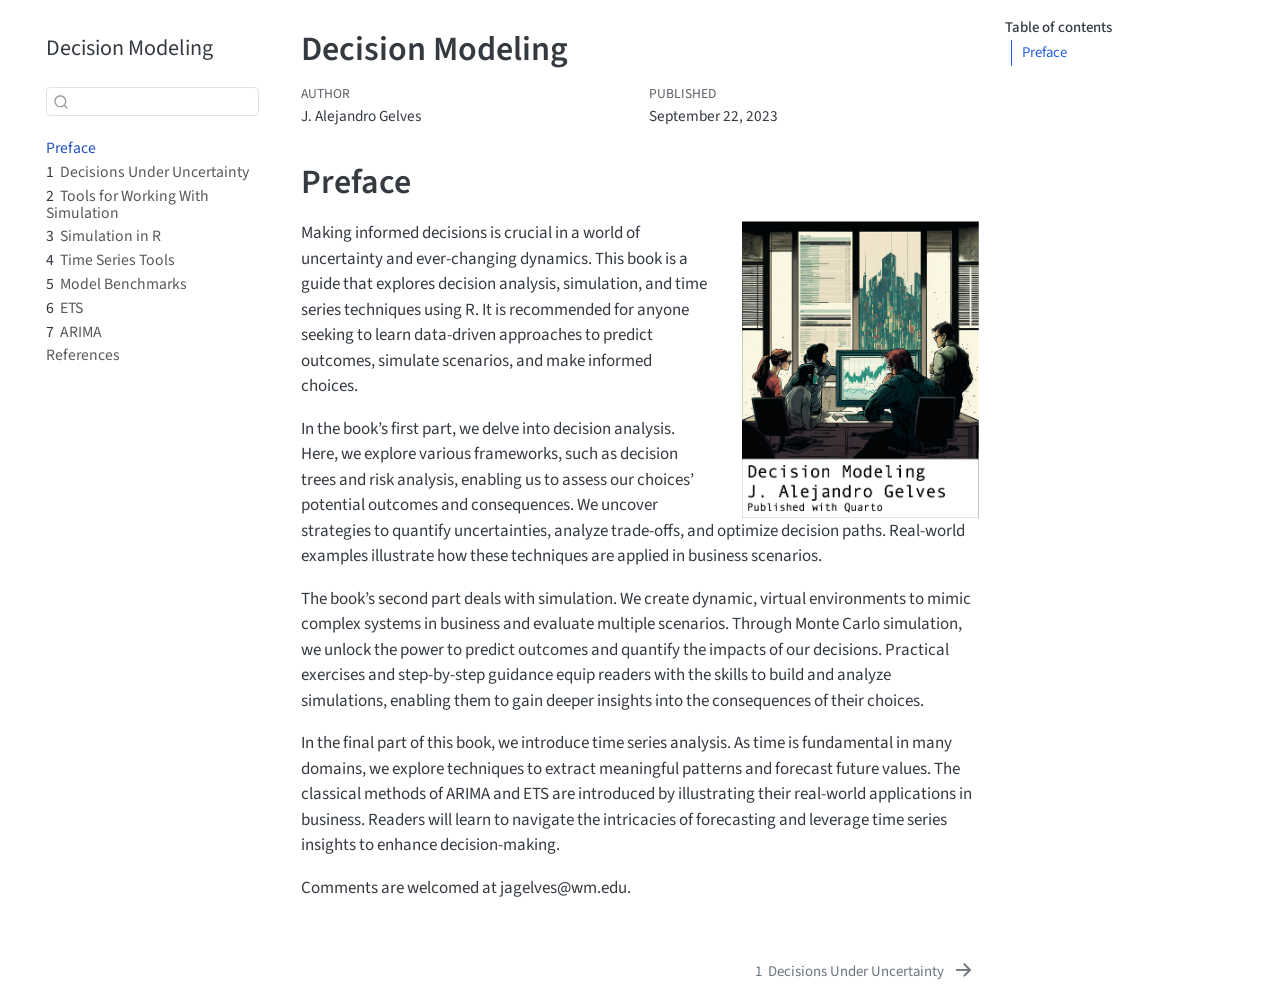
==== docs/index.html @ 9a7798ed "changes" ====
<!DOCTYPE html>
<html xmlns="http://www.w3.org/1999/xhtml" lang="en" xml:lang="en"><head>

<meta charset="utf-8">
<meta name="generator" content="quarto-1.6.32">

<meta name="viewport" content="width=device-width, initial-scale=1.0, user-scalable=yes">

<meta name="author" content="J. Alejandro Gelves">
<meta name="dcterms.date" content="2023-09-22">

<title>Decision Modeling</title>
<style>
code{white-space: pre-wrap;}
span.smallcaps{font-variant: small-caps;}
div.columns{display: flex; gap: min(4vw, 1.5em);}
div.column{flex: auto; overflow-x: auto;}
div.hanging-indent{margin-left: 1.5em; text-indent: -1.5em;}
ul.task-list{list-style: none;}
ul.task-list li input[type="checkbox"] {
  width: 0.8em;
  margin: 0 0.8em 0.2em -1em; /* quarto-specific, see https://github.com/quarto-dev/quarto-cli/issues/4556 */ 
  vertical-align: middle;
}
</style>


<script src="site_libs/quarto-nav/quarto-nav.js"></script>
<script src="site_libs/quarto-nav/headroom.min.js"></script>
<script src="site_libs/clipboard/clipboard.min.js"></script>
<script src="site_libs/quarto-search/autocomplete.umd.js"></script>
<script src="site_libs/quarto-search/fuse.min.js"></script>
<script src="site_libs/quarto-search/quarto-search.js"></script>
<meta name="quarto:offset" content="./">
<link href="./Decisions.html" rel="next">
<script src="site_libs/quarto-html/quarto.js"></script>
<script src="site_libs/quarto-html/popper.min.js"></script>
<script src="site_libs/quarto-html/tippy.umd.min.js"></script>
<script src="site_libs/quarto-html/anchor.min.js"></script>
<link href="site_libs/quarto-html/tippy.css" rel="stylesheet">
<link href="site_libs/quarto-html/quarto-syntax-highlighting-2486e1f0a3ee9ee1fc393803a1361cdb.css" rel="stylesheet" id="quarto-text-highlighting-styles">
<script src="site_libs/bootstrap/bootstrap.min.js"></script>
<link href="site_libs/bootstrap/bootstrap-icons.css" rel="stylesheet">
<link href="site_libs/bootstrap/bootstrap-ed6da6eef3892af8a4b5ed59bfb951f5.min.css" rel="stylesheet" append-hash="true" id="quarto-bootstrap" data-mode="light">
<script id="quarto-search-options" type="application/json">{
  "location": "sidebar",
  "copy-button": false,
  "collapse-after": 3,
  "panel-placement": "start",
  "type": "textbox",
  "limit": 50,
  "keyboard-shortcut": [
    "f",
    "/",
    "s"
  ],
  "show-item-context": false,
  "language": {
    "search-no-results-text": "No results",
    "search-matching-documents-text": "matching documents",
    "search-copy-link-title": "Copy link to search",
    "search-hide-matches-text": "Hide additional matches",
    "search-more-match-text": "more match in this document",
    "search-more-matches-text": "more matches in this document",
    "search-clear-button-title": "Clear",
    "search-text-placeholder": "",
    "search-detached-cancel-button-title": "Cancel",
    "search-submit-button-title": "Submit",
    "search-label": "Search"
  }
}</script>
<!-- Google tag (gtag.js) -->
<script async="" src="https://www.googletagmanager.com/gtag/js?id=G-ZBSHZ5F458"></script>
<script>
  window.dataLayer = window.dataLayer || [];
  function gtag(){dataLayer.push(arguments);}
  gtag('js', new Date());

  gtag('config', 'G-ZBSHZ5F458');
</script>


</head>

<body class="nav-sidebar floating">

<div id="quarto-search-results"></div>
  <header id="quarto-header" class="headroom fixed-top">
  <nav class="quarto-secondary-nav">
    <div class="container-fluid d-flex">
      <button type="button" class="quarto-btn-toggle btn" data-bs-toggle="collapse" role="button" data-bs-target=".quarto-sidebar-collapse-item" aria-controls="quarto-sidebar" aria-expanded="false" aria-label="Toggle sidebar navigation" onclick="if (window.quartoToggleHeadroom) { window.quartoToggleHeadroom(); }">
        <i class="bi bi-layout-text-sidebar-reverse"></i>
      </button>
        <nav class="quarto-page-breadcrumbs" aria-label="breadcrumb"><ol class="breadcrumb"><li class="breadcrumb-item"><a href="./index.html">Preface</a></li></ol></nav>
        <a class="flex-grow-1" role="navigation" data-bs-toggle="collapse" data-bs-target=".quarto-sidebar-collapse-item" aria-controls="quarto-sidebar" aria-expanded="false" aria-label="Toggle sidebar navigation" onclick="if (window.quartoToggleHeadroom) { window.quartoToggleHeadroom(); }">      
        </a>
      <button type="button" class="btn quarto-search-button" aria-label="Search" onclick="window.quartoOpenSearch();">
        <i class="bi bi-search"></i>
      </button>
    </div>
  </nav>
</header>
<!-- content -->
<div id="quarto-content" class="quarto-container page-columns page-rows-contents page-layout-article">
<!-- sidebar -->
  <nav id="quarto-sidebar" class="sidebar collapse collapse-horizontal quarto-sidebar-collapse-item sidebar-navigation floating overflow-auto">
    <div class="pt-lg-2 mt-2 text-left sidebar-header">
    <div class="sidebar-title mb-0 py-0">
      <a href="./">Decision Modeling</a> 
    </div>
      </div>
        <div class="mt-2 flex-shrink-0 align-items-center">
        <div class="sidebar-search">
        <div id="quarto-search" class="" title="Search"></div>
        </div>
        </div>
    <div class="sidebar-menu-container"> 
    <ul class="list-unstyled mt-1">
        <li class="sidebar-item">
  <div class="sidebar-item-container"> 
  <a href="./index.html" class="sidebar-item-text sidebar-link active">
 <span class="menu-text">Preface</span></a>
  </div>
</li>
        <li class="sidebar-item">
  <div class="sidebar-item-container"> 
  <a href="./Decisions.html" class="sidebar-item-text sidebar-link">
 <span class="menu-text"><span class="chapter-number">1</span>&nbsp; <span class="chapter-title">Decisions Under Uncertainty</span></span></a>
  </div>
</li>
        <li class="sidebar-item">
  <div class="sidebar-item-container"> 
  <a href="./Tools.html" class="sidebar-item-text sidebar-link">
 <span class="menu-text"><span class="chapter-number">2</span>&nbsp; <span class="chapter-title">Tools for Working With Simulation</span></span></a>
  </div>
</li>
        <li class="sidebar-item">
  <div class="sidebar-item-container"> 
  <a href="./Simulation.html" class="sidebar-item-text sidebar-link">
 <span class="menu-text"><span class="chapter-number">3</span>&nbsp; <span class="chapter-title">Simulation in R</span></span></a>
  </div>
</li>
        <li class="sidebar-item">
  <div class="sidebar-item-container"> 
  <a href="./Tools2.html" class="sidebar-item-text sidebar-link">
 <span class="menu-text"><span class="chapter-number">4</span>&nbsp; <span class="chapter-title">Time Series Tools</span></span></a>
  </div>
</li>
        <li class="sidebar-item">
  <div class="sidebar-item-container"> 
  <a href="./Benchmarks.html" class="sidebar-item-text sidebar-link">
 <span class="menu-text"><span class="chapter-number">5</span>&nbsp; <span class="chapter-title">Model Benchmarks</span></span></a>
  </div>
</li>
        <li class="sidebar-item">
  <div class="sidebar-item-container"> 
  <a href="./ETS.html" class="sidebar-item-text sidebar-link">
 <span class="menu-text"><span class="chapter-number">6</span>&nbsp; <span class="chapter-title">ETS</span></span></a>
  </div>
</li>
        <li class="sidebar-item">
  <div class="sidebar-item-container"> 
  <a href="./ARIMA.html" class="sidebar-item-text sidebar-link">
 <span class="menu-text"><span class="chapter-number">7</span>&nbsp; <span class="chapter-title">ARIMA</span></span></a>
  </div>
</li>
        <li class="sidebar-item">
  <div class="sidebar-item-container"> 
  <a href="./references.html" class="sidebar-item-text sidebar-link">
 <span class="menu-text">References</span></a>
  </div>
</li>
    </ul>
    </div>
</nav>
<div id="quarto-sidebar-glass" class="quarto-sidebar-collapse-item" data-bs-toggle="collapse" data-bs-target=".quarto-sidebar-collapse-item"></div>
<!-- margin-sidebar -->
    <div id="quarto-margin-sidebar" class="sidebar margin-sidebar">
        <nav id="TOC" role="doc-toc" class="toc-active">
    <h2 id="toc-title">Table of contents</h2>
   
  <ul>
  <li><a href="#preface" id="toc-preface" class="nav-link active" data-scroll-target="#preface">Preface</a></li>
  </ul>
</nav>
    </div>
<!-- main -->
<main class="content" id="quarto-document-content">

<header id="title-block-header" class="quarto-title-block default">
<div class="quarto-title">
<h1 class="title">Decision Modeling</h1>
</div>



<div class="quarto-title-meta">

    <div>
    <div class="quarto-title-meta-heading">Author</div>
    <div class="quarto-title-meta-contents">
             <p>J. Alejandro Gelves </p>
          </div>
  </div>
    
    <div>
    <div class="quarto-title-meta-heading">Published</div>
    <div class="quarto-title-meta-contents">
      <p class="date">September 22, 2023</p>
    </div>
  </div>
  
    
  </div>
  


</header>



<section id="preface" class="level1 unnumbered">
<h1 class="unnumbered">Preface</h1><p><img src="cover.png" title="Decision Modeling" class="quarto-cover-image img-fluid"></p>
<p>Making informed decisions is crucial in a world of uncertainty and ever-changing dynamics. This book is a guide that explores decision analysis, simulation, and time series techniques using R. It is recommended for anyone seeking to learn data-driven approaches to predict outcomes, simulate scenarios, and make informed choices.</p>
<p>In the book’s first part, we delve into decision analysis. Here, we explore various frameworks, such as decision trees and risk analysis, enabling us to assess our choices’ potential outcomes and consequences. We uncover strategies to quantify uncertainties, analyze trade-offs, and optimize decision paths. Real-world examples illustrate how these techniques are applied in business scenarios.</p>
<p>The book’s second part deals with simulation. We create dynamic, virtual environments to mimic complex systems in business and evaluate multiple scenarios. Through Monte Carlo simulation, we unlock the power to predict outcomes and quantify the impacts of our decisions. Practical exercises and step-by-step guidance equip readers with the skills to build and analyze simulations, enabling them to gain deeper insights into the consequences of their choices.</p>
<p>In the final part of this book, we introduce time series analysis. As time is fundamental in many domains, we explore techniques to extract meaningful patterns and forecast future values. The classical methods of ARIMA and ETS are introduced by illustrating their real-world applications in business. Readers will learn to navigate the intricacies of forecasting and leverage time series insights to enhance decision-making.</p>
<p>Comments are welcomed at jagelves@wm.edu.</p>


</section>

</main> <!-- /main -->
<script id="quarto-html-after-body" type="application/javascript">
window.document.addEventListener("DOMContentLoaded", function (event) {
  const toggleBodyColorMode = (bsSheetEl) => {
    const mode = bsSheetEl.getAttribute("data-mode");
    const bodyEl = window.document.querySelector("body");
    if (mode === "dark") {
      bodyEl.classList.add("quarto-dark");
      bodyEl.classList.remove("quarto-light");
    } else {
      bodyEl.classList.add("quarto-light");
      bodyEl.classList.remove("quarto-dark");
    }
  }
  const toggleBodyColorPrimary = () => {
    const bsSheetEl = window.document.querySelector("link#quarto-bootstrap");
    if (bsSheetEl) {
      toggleBodyColorMode(bsSheetEl);
    }
  }
  toggleBodyColorPrimary();  
  const icon = "";
  const anchorJS = new window.AnchorJS();
  anchorJS.options = {
    placement: 'right',
    icon: icon
  };
  anchorJS.add('.anchored');
  const isCodeAnnotation = (el) => {
    for (const clz of el.classList) {
      if (clz.startsWith('code-annotation-')) {                     
        return true;
      }
    }
    return false;
  }
  const onCopySuccess = function(e) {
    // button target
    const button = e.trigger;
    // don't keep focus
    button.blur();
    // flash "checked"
    button.classList.add('code-copy-button-checked');
    var currentTitle = button.getAttribute("title");
    button.setAttribute("title", "Copied!");
    let tooltip;
    if (window.bootstrap) {
      button.setAttribute("data-bs-toggle", "tooltip");
      button.setAttribute("data-bs-placement", "left");
      button.setAttribute("data-bs-title", "Copied!");
      tooltip = new bootstrap.Tooltip(button, 
        { trigger: "manual", 
          customClass: "code-copy-button-tooltip",
          offset: [0, -8]});
      tooltip.show();    
    }
    setTimeout(function() {
      if (tooltip) {
        tooltip.hide();
        button.removeAttribute("data-bs-title");
        button.removeAttribute("data-bs-toggle");
        button.removeAttribute("data-bs-placement");
      }
      button.setAttribute("title", currentTitle);
      button.classList.remove('code-copy-button-checked');
    }, 1000);
    // clear code selection
    e.clearSelection();
  }
  const getTextToCopy = function(trigger) {
      const codeEl = trigger.previousElementSibling.cloneNode(true);
      for (const childEl of codeEl.children) {
        if (isCodeAnnotation(childEl)) {
          childEl.remove();
        }
      }
      return codeEl.innerText;
  }
  const clipboard = new window.ClipboardJS('.code-copy-button:not([data-in-quarto-modal])', {
    text: getTextToCopy
  });
  clipboard.on('success', onCopySuccess);
  if (window.document.getElementById('quarto-embedded-source-code-modal')) {
    // For code content inside modals, clipBoardJS needs to be initialized with a container option
    // TODO: Check when it could be a function (https://github.com/zenorocha/clipboard.js/issues/860)
    const clipboardModal = new window.ClipboardJS('.code-copy-button[data-in-quarto-modal]', {
      text: getTextToCopy,
      container: window.document.getElementById('quarto-embedded-source-code-modal')
    });
    clipboardModal.on('success', onCopySuccess);
  }
    var localhostRegex = new RegExp(/^(?:http|https):\/\/localhost\:?[0-9]*\//);
    var mailtoRegex = new RegExp(/^mailto:/);
      var filterRegex = new RegExp('/' + window.location.host + '/');
    var isInternal = (href) => {
        return filterRegex.test(href) || localhostRegex.test(href) || mailtoRegex.test(href);
    }
    // Inspect non-navigation links and adorn them if external
 	var links = window.document.querySelectorAll('a[href]:not(.nav-link):not(.navbar-brand):not(.toc-action):not(.sidebar-link):not(.sidebar-item-toggle):not(.pagination-link):not(.no-external):not([aria-hidden]):not(.dropdown-item):not(.quarto-navigation-tool):not(.about-link)');
    for (var i=0; i<links.length; i++) {
      const link = links[i];
      if (!isInternal(link.href)) {
        // undo the damage that might have been done by quarto-nav.js in the case of
        // links that we want to consider external
        if (link.dataset.originalHref !== undefined) {
          link.href = link.dataset.originalHref;
        }
      }
    }
  function tippyHover(el, contentFn, onTriggerFn, onUntriggerFn) {
    const config = {
      allowHTML: true,
      maxWidth: 500,
      delay: 100,
      arrow: false,
      appendTo: function(el) {
          return el.parentElement;
      },
      interactive: true,
      interactiveBorder: 10,
      theme: 'quarto',
      placement: 'bottom-start',
    };
    if (contentFn) {
      config.content = contentFn;
    }
    if (onTriggerFn) {
      config.onTrigger = onTriggerFn;
    }
    if (onUntriggerFn) {
      config.onUntrigger = onUntriggerFn;
    }
    window.tippy(el, config); 
  }
  const noterefs = window.document.querySelectorAll('a[role="doc-noteref"]');
  for (var i=0; i<noterefs.length; i++) {
    const ref = noterefs[i];
    tippyHover(ref, function() {
      // use id or data attribute instead here
      let href = ref.getAttribute('data-footnote-href') || ref.getAttribute('href');
      try { href = new URL(href).hash; } catch {}
      const id = href.replace(/^#\/?/, "");
      const note = window.document.getElementById(id);
      if (note) {
        return note.innerHTML;
      } else {
        return "";
      }
    });
  }
  const xrefs = window.document.querySelectorAll('a.quarto-xref');
  const processXRef = (id, note) => {
    // Strip column container classes
    const stripColumnClz = (el) => {
      el.classList.remove("page-full", "page-columns");
      if (el.children) {
        for (const child of el.children) {
          stripColumnClz(child);
        }
      }
    }
    stripColumnClz(note)
    if (id === null || id.startsWith('sec-')) {
      // Special case sections, only their first couple elements
      const container = document.createElement("div");
      if (note.children && note.children.length > 2) {
        container.appendChild(note.children[0].cloneNode(true));
        for (let i = 1; i < note.children.length; i++) {
          const child = note.children[i];
          if (child.tagName === "P" && child.innerText === "") {
            continue;
          } else {
            container.appendChild(child.cloneNode(true));
            break;
          }
        }
        if (window.Quarto?.typesetMath) {
          window.Quarto.typesetMath(container);
        }
        return container.innerHTML
      } else {
        if (window.Quarto?.typesetMath) {
          window.Quarto.typesetMath(note);
        }
        return note.innerHTML;
      }
    } else {
      // Remove any anchor links if they are present
      const anchorLink = note.querySelector('a.anchorjs-link');
      if (anchorLink) {
        anchorLink.remove();
      }
      if (window.Quarto?.typesetMath) {
        window.Quarto.typesetMath(note);
      }
      // TODO in 1.5, we should make sure this works without a callout special case
      if (note.classList.contains("callout")) {
        return note.outerHTML;
      } else {
        return note.innerHTML;
      }
    }
  }
  for (var i=0; i<xrefs.length; i++) {
    const xref = xrefs[i];
    tippyHover(xref, undefined, function(instance) {
      instance.disable();
      let url = xref.getAttribute('href');
      let hash = undefined; 
      if (url.startsWith('#')) {
        hash = url;
      } else {
        try { hash = new URL(url).hash; } catch {}
      }
      if (hash) {
        const id = hash.replace(/^#\/?/, "");
        const note = window.document.getElementById(id);
        if (note !== null) {
          try {
            const html = processXRef(id, note.cloneNode(true));
            instance.setContent(html);
          } finally {
            instance.enable();
            instance.show();
          }
        } else {
          // See if we can fetch this
          fetch(url.split('#')[0])
          .then(res => res.text())
          .then(html => {
            const parser = new DOMParser();
            const htmlDoc = parser.parseFromString(html, "text/html");
            const note = htmlDoc.getElementById(id);
            if (note !== null) {
              const html = processXRef(id, note);
              instance.setContent(html);
            } 
          }).finally(() => {
            instance.enable();
            instance.show();
          });
        }
      } else {
        // See if we can fetch a full url (with no hash to target)
        // This is a special case and we should probably do some content thinning / targeting
        fetch(url)
        .then(res => res.text())
        .then(html => {
          const parser = new DOMParser();
          const htmlDoc = parser.parseFromString(html, "text/html");
          const note = htmlDoc.querySelector('main.content');
          if (note !== null) {
            // This should only happen for chapter cross references
            // (since there is no id in the URL)
            // remove the first header
            if (note.children.length > 0 && note.children[0].tagName === "HEADER") {
              note.children[0].remove();
            }
            const html = processXRef(null, note);
            instance.setContent(html);
          } 
        }).finally(() => {
          instance.enable();
          instance.show();
        });
      }
    }, function(instance) {
    });
  }
      let selectedAnnoteEl;
      const selectorForAnnotation = ( cell, annotation) => {
        let cellAttr = 'data-code-cell="' + cell + '"';
        let lineAttr = 'data-code-annotation="' +  annotation + '"';
        const selector = 'span[' + cellAttr + '][' + lineAttr + ']';
        return selector;
      }
      const selectCodeLines = (annoteEl) => {
        const doc = window.document;
        const targetCell = annoteEl.getAttribute("data-target-cell");
        const targetAnnotation = annoteEl.getAttribute("data-target-annotation");
        const annoteSpan = window.document.querySelector(selectorForAnnotation(targetCell, targetAnnotation));
        const lines = annoteSpan.getAttribute("data-code-lines").split(",");
        const lineIds = lines.map((line) => {
          return targetCell + "-" + line;
        })
        let top = null;
        let height = null;
        let parent = null;
        if (lineIds.length > 0) {
            //compute the position of the single el (top and bottom and make a div)
            const el = window.document.getElementById(lineIds[0]);
            top = el.offsetTop;
            height = el.offsetHeight;
            parent = el.parentElement.parentElement;
          if (lineIds.length > 1) {
            const lastEl = window.document.getElementById(lineIds[lineIds.length - 1]);
            const bottom = lastEl.offsetTop + lastEl.offsetHeight;
            height = bottom - top;
          }
          if (top !== null && height !== null && parent !== null) {
            // cook up a div (if necessary) and position it 
            let div = window.document.getElementById("code-annotation-line-highlight");
            if (div === null) {
              div = window.document.createElement("div");
              div.setAttribute("id", "code-annotation-line-highlight");
              div.style.position = 'absolute';
              parent.appendChild(div);
            }
            div.style.top = top - 2 + "px";
            div.style.height = height + 4 + "px";
            div.style.left = 0;
            let gutterDiv = window.document.getElementById("code-annotation-line-highlight-gutter");
            if (gutterDiv === null) {
              gutterDiv = window.document.createElement("div");
              gutterDiv.setAttribute("id", "code-annotation-line-highlight-gutter");
              gutterDiv.style.position = 'absolute';
              const codeCell = window.document.getElementById(targetCell);
              const gutter = codeCell.querySelector('.code-annotation-gutter');
              gutter.appendChild(gutterDiv);
            }
            gutterDiv.style.top = top - 2 + "px";
            gutterDiv.style.height = height + 4 + "px";
          }
          selectedAnnoteEl = annoteEl;
        }
      };
      const unselectCodeLines = () => {
        const elementsIds = ["code-annotation-line-highlight", "code-annotation-line-highlight-gutter"];
        elementsIds.forEach((elId) => {
          const div = window.document.getElementById(elId);
          if (div) {
            div.remove();
          }
        });
        selectedAnnoteEl = undefined;
      };
        // Handle positioning of the toggle
    window.addEventListener(
      "resize",
      throttle(() => {
        elRect = undefined;
        if (selectedAnnoteEl) {
          selectCodeLines(selectedAnnoteEl);
        }
      }, 10)
    );
    function throttle(fn, ms) {
    let throttle = false;
    let timer;
      return (...args) => {
        if(!throttle) { // first call gets through
            fn.apply(this, args);
            throttle = true;
        } else { // all the others get throttled
            if(timer) clearTimeout(timer); // cancel #2
            timer = setTimeout(() => {
              fn.apply(this, args);
              timer = throttle = false;
            }, ms);
        }
      };
    }
      // Attach click handler to the DT
      const annoteDls = window.document.querySelectorAll('dt[data-target-cell]');
      for (const annoteDlNode of annoteDls) {
        annoteDlNode.addEventListener('click', (event) => {
          const clickedEl = event.target;
          if (clickedEl !== selectedAnnoteEl) {
            unselectCodeLines();
            const activeEl = window.document.querySelector('dt[data-target-cell].code-annotation-active');
            if (activeEl) {
              activeEl.classList.remove('code-annotation-active');
            }
            selectCodeLines(clickedEl);
            clickedEl.classList.add('code-annotation-active');
          } else {
            // Unselect the line
            unselectCodeLines();
            clickedEl.classList.remove('code-annotation-active');
          }
        });
      }
  const findCites = (el) => {
    const parentEl = el.parentElement;
    if (parentEl) {
      const cites = parentEl.dataset.cites;
      if (cites) {
        return {
          el,
          cites: cites.split(' ')
        };
      } else {
        return findCites(el.parentElement)
      }
    } else {
      return undefined;
    }
  };
  var bibliorefs = window.document.querySelectorAll('a[role="doc-biblioref"]');
  for (var i=0; i<bibliorefs.length; i++) {
    const ref = bibliorefs[i];
    const citeInfo = findCites(ref);
    if (citeInfo) {
      tippyHover(citeInfo.el, function() {
        var popup = window.document.createElement('div');
        citeInfo.cites.forEach(function(cite) {
          var citeDiv = window.document.createElement('div');
          citeDiv.classList.add('hanging-indent');
          citeDiv.classList.add('csl-entry');
          var biblioDiv = window.document.getElementById('ref-' + cite);
          if (biblioDiv) {
            citeDiv.innerHTML = biblioDiv.innerHTML;
          }
          popup.appendChild(citeDiv);
        });
        return popup.innerHTML;
      });
    }
  }
});
</script>
<nav class="page-navigation">
  <div class="nav-page nav-page-previous">
  </div>
  <div class="nav-page nav-page-next">
      <a href="./Decisions.html" class="pagination-link" aria-label="Decisions Under Uncertainty">
        <span class="nav-page-text"><span class="chapter-number">1</span>&nbsp; <span class="chapter-title">Decisions Under Uncertainty</span></span> <i class="bi bi-arrow-right-short"></i>
      </a>
  </div>
</nav>
</div> <!-- /content -->




</body></html>
---- docs/site_libs/quarto-html/tippy.css ----
.tippy-box[data-animation=fade][data-state=hidden]{opacity:0}[data-tippy-root]{max-width:calc(100vw - 10px)}.tippy-box{position:relative;background-color:#333;color:#fff;border-radius:4px;font-size:14px;line-height:1.4;white-space:normal;outline:0;transition-property:transform,visibility,opacity}.tippy-box[data-placement^=top]>.tippy-arrow{bottom:0}.tippy-box[data-placement^=top]>.tippy-arrow:before{bottom:-7px;left:0;border-width:8px 8px 0;border-top-color:initial;transform-origin:center top}.tippy-box[data-placement^=bottom]>.tippy-arrow{top:0}.tippy-box[data-placement^=bottom]>.tippy-arrow:before{top:-7px;left:0;border-width:0 8px 8px;border-bottom-color:initial;transform-origin:center bottom}.tippy-box[data-placement^=left]>.tippy-arrow{right:0}.tippy-box[data-placement^=left]>.tippy-arrow:before{border-width:8px 0 8px 8px;border-left-color:initial;right:-7px;transform-origin:center left}.tippy-box[data-placement^=right]>.tippy-arrow{left:0}.tippy-box[data-placement^=right]>.tippy-arrow:before{left:-7px;border-width:8px 8px 8px 0;border-right-color:initial;transform-origin:center right}.tippy-box[data-inertia][data-state=visible]{transition-timing-function:cubic-bezier(.54,1.5,.38,1.11)}.tippy-arrow{width:16px;height:16px;color:#333}.tippy-arrow:before{content:"";position:absolute;border-color:transparent;border-style:solid}.tippy-content{position:relative;padding:5px 9px;z-index:1}
---- docs/site_libs/quarto-html/quarto-syntax-highlighting-2486e1f0a3ee9ee1fc393803a1361cdb.css ----
/* quarto syntax highlight colors */
:root {
  --quarto-hl-ot-color: #003B4F;
  --quarto-hl-at-color: #657422;
  --quarto-hl-ss-color: #20794D;
  --quarto-hl-an-color: #5E5E5E;
  --quarto-hl-fu-color: #4758AB;
  --quarto-hl-st-color: #20794D;
  --quarto-hl-cf-color: #003B4F;
  --quarto-hl-op-color: #5E5E5E;
  --quarto-hl-er-color: #AD0000;
  --quarto-hl-bn-color: #AD0000;
  --quarto-hl-al-color: #AD0000;
  --quarto-hl-va-color: #111111;
  --quarto-hl-bu-color: inherit;
  --quarto-hl-ex-color: inherit;
  --quarto-hl-pp-color: #AD0000;
  --quarto-hl-in-color: #5E5E5E;
  --quarto-hl-vs-color: #20794D;
  --quarto-hl-wa-color: #5E5E5E;
  --quarto-hl-do-color: #5E5E5E;
  --quarto-hl-im-color: #00769E;
  --quarto-hl-ch-color: #20794D;
  --quarto-hl-dt-color: #AD0000;
  --quarto-hl-fl-color: #AD0000;
  --quarto-hl-co-color: #5E5E5E;
  --quarto-hl-cv-color: #5E5E5E;
  --quarto-hl-cn-color: #8f5902;
  --quarto-hl-sc-color: #5E5E5E;
  --quarto-hl-dv-color: #AD0000;
  --quarto-hl-kw-color: #003B4F;
}

/* other quarto variables */
:root {
  --quarto-font-monospace: SFMono-Regular, Menlo, Monaco, Consolas, "Liberation Mono", "Courier New", monospace;
}

pre > code.sourceCode > span {
  color: #003B4F;
}

code span {
  color: #003B4F;
}

code.sourceCode > span {
  color: #003B4F;
}

div.sourceCode,
div.sourceCode pre.sourceCode {
  color: #003B4F;
}

code span.ot {
  color: #003B4F;
  font-style: inherit;
}

code span.at {
  color: #657422;
  font-style: inherit;
}

code span.ss {
  color: #20794D;
  font-style: inherit;
}

code span.an {
  color: #5E5E5E;
  font-style: inherit;
}

code span.fu {
  color: #4758AB;
  font-style: inherit;
}

code span.st {
  color: #20794D;
  font-style: inherit;
}

code span.cf {
  color: #003B4F;
  font-weight: bold;
  font-style: inherit;
}

code span.op {
  color: #5E5E5E;
  font-style: inherit;
}

code span.er {
  color: #AD0000;
  font-style: inherit;
}

code span.bn {
  color: #AD0000;
  font-style: inherit;
}

code span.al {
  color: #AD0000;
  font-style: inherit;
}

code span.va {
  color: #111111;
  font-style: inherit;
}

code span.bu {
  font-style: inherit;
}

code span.ex {
  font-style: inherit;
}

code span.pp {
  color: #AD0000;
  font-style: inherit;
}

code span.in {
  color: #5E5E5E;
  font-style: inherit;
}

code span.vs {
  color: #20794D;
  font-style: inherit;
}

code span.wa {
  color: #5E5E5E;
  font-style: italic;
}

code span.do {
  color: #5E5E5E;
  font-style: italic;
}

code span.im {
  color: #00769E;
  font-style: inherit;
}

code span.ch {
  color: #20794D;
  font-style: inherit;
}

code span.dt {
  color: #AD0000;
  font-style: inherit;
}

code span.fl {
  color: #AD0000;
  font-style: inherit;
}

code span.co {
  color: #5E5E5E;
  font-style: inherit;
}

code span.cv {
  color: #5E5E5E;
  font-style: italic;
}

code span.cn {
  color: #8f5902;
  font-style: inherit;
}

code span.sc {
  color: #5E5E5E;
  font-style: inherit;
}

code span.dv {
  color: #AD0000;
  font-style: inherit;
}

code span.kw {
  color: #003B4F;
  font-weight: bold;
  font-style: inherit;
}

.prevent-inlining {
  content: "</";
}

/*# sourceMappingURL=b94514f873b6ebc3b38fab26346a7c13.css.map */
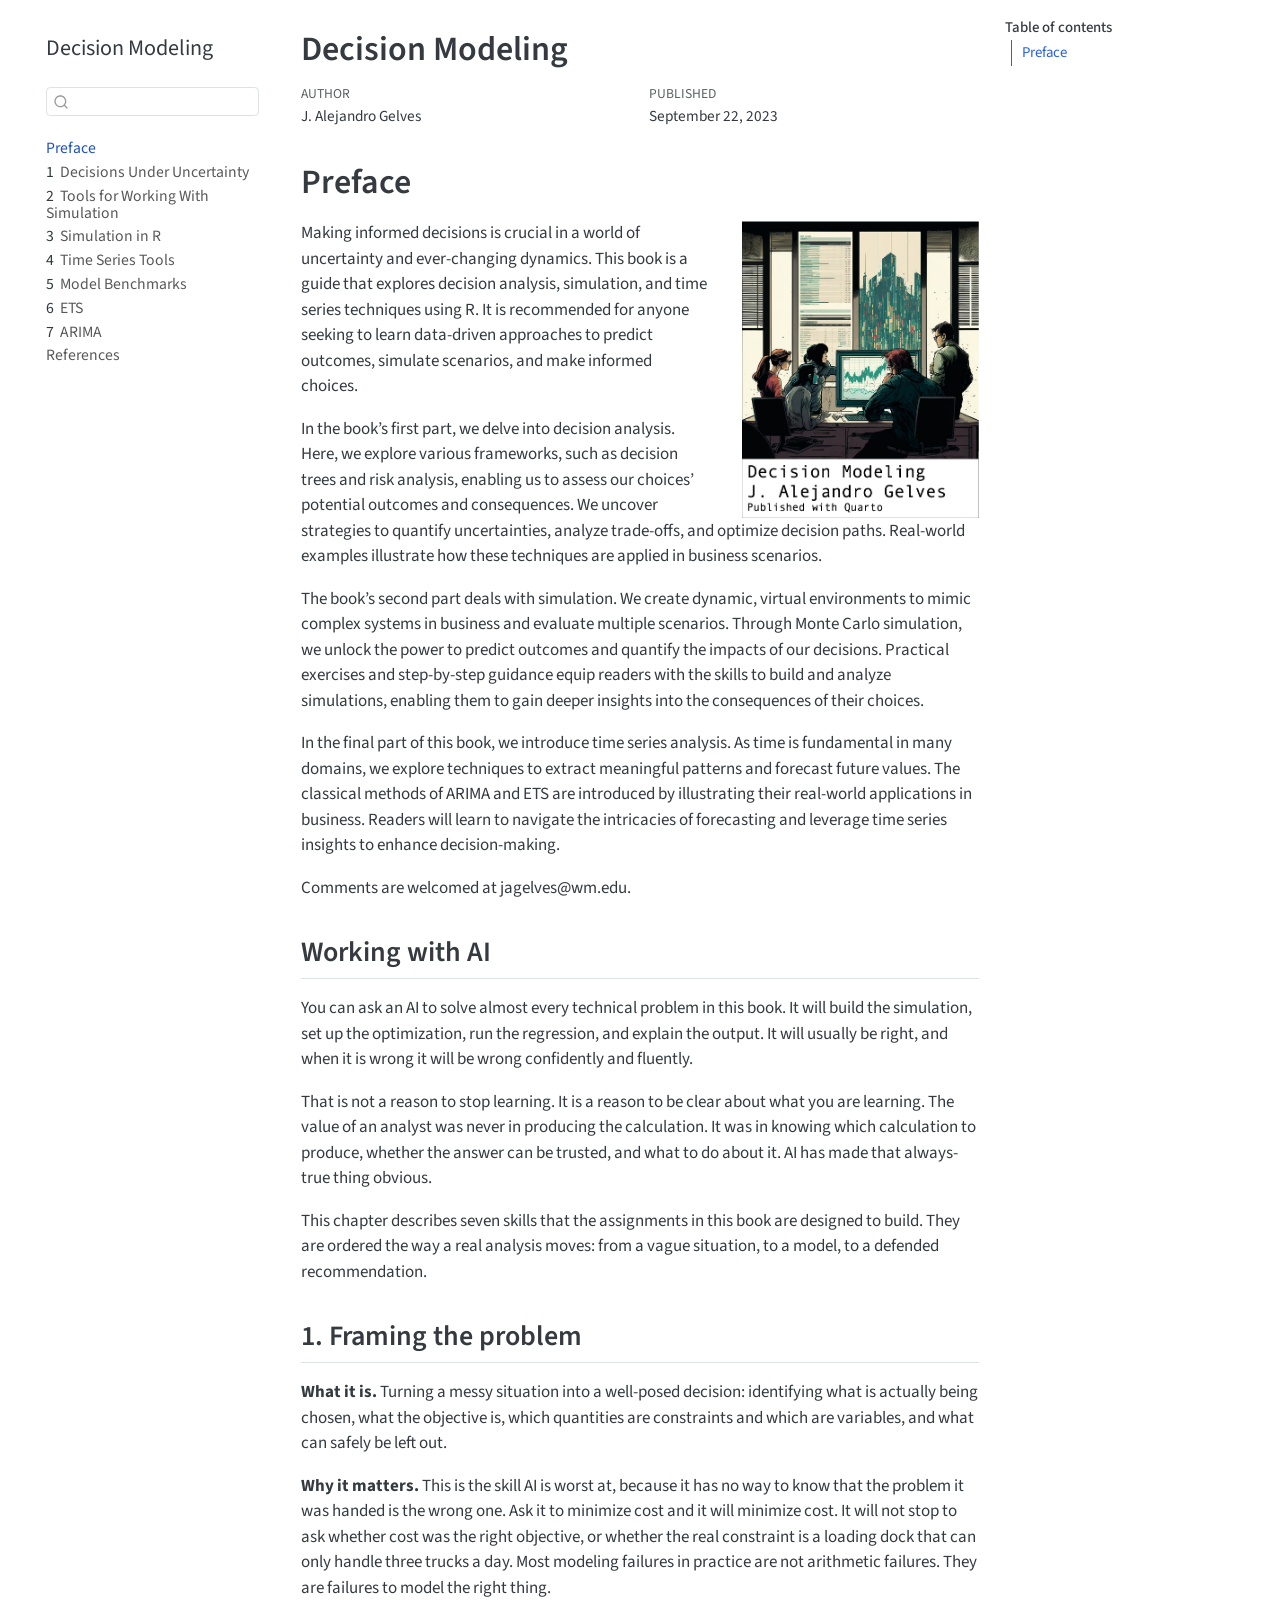
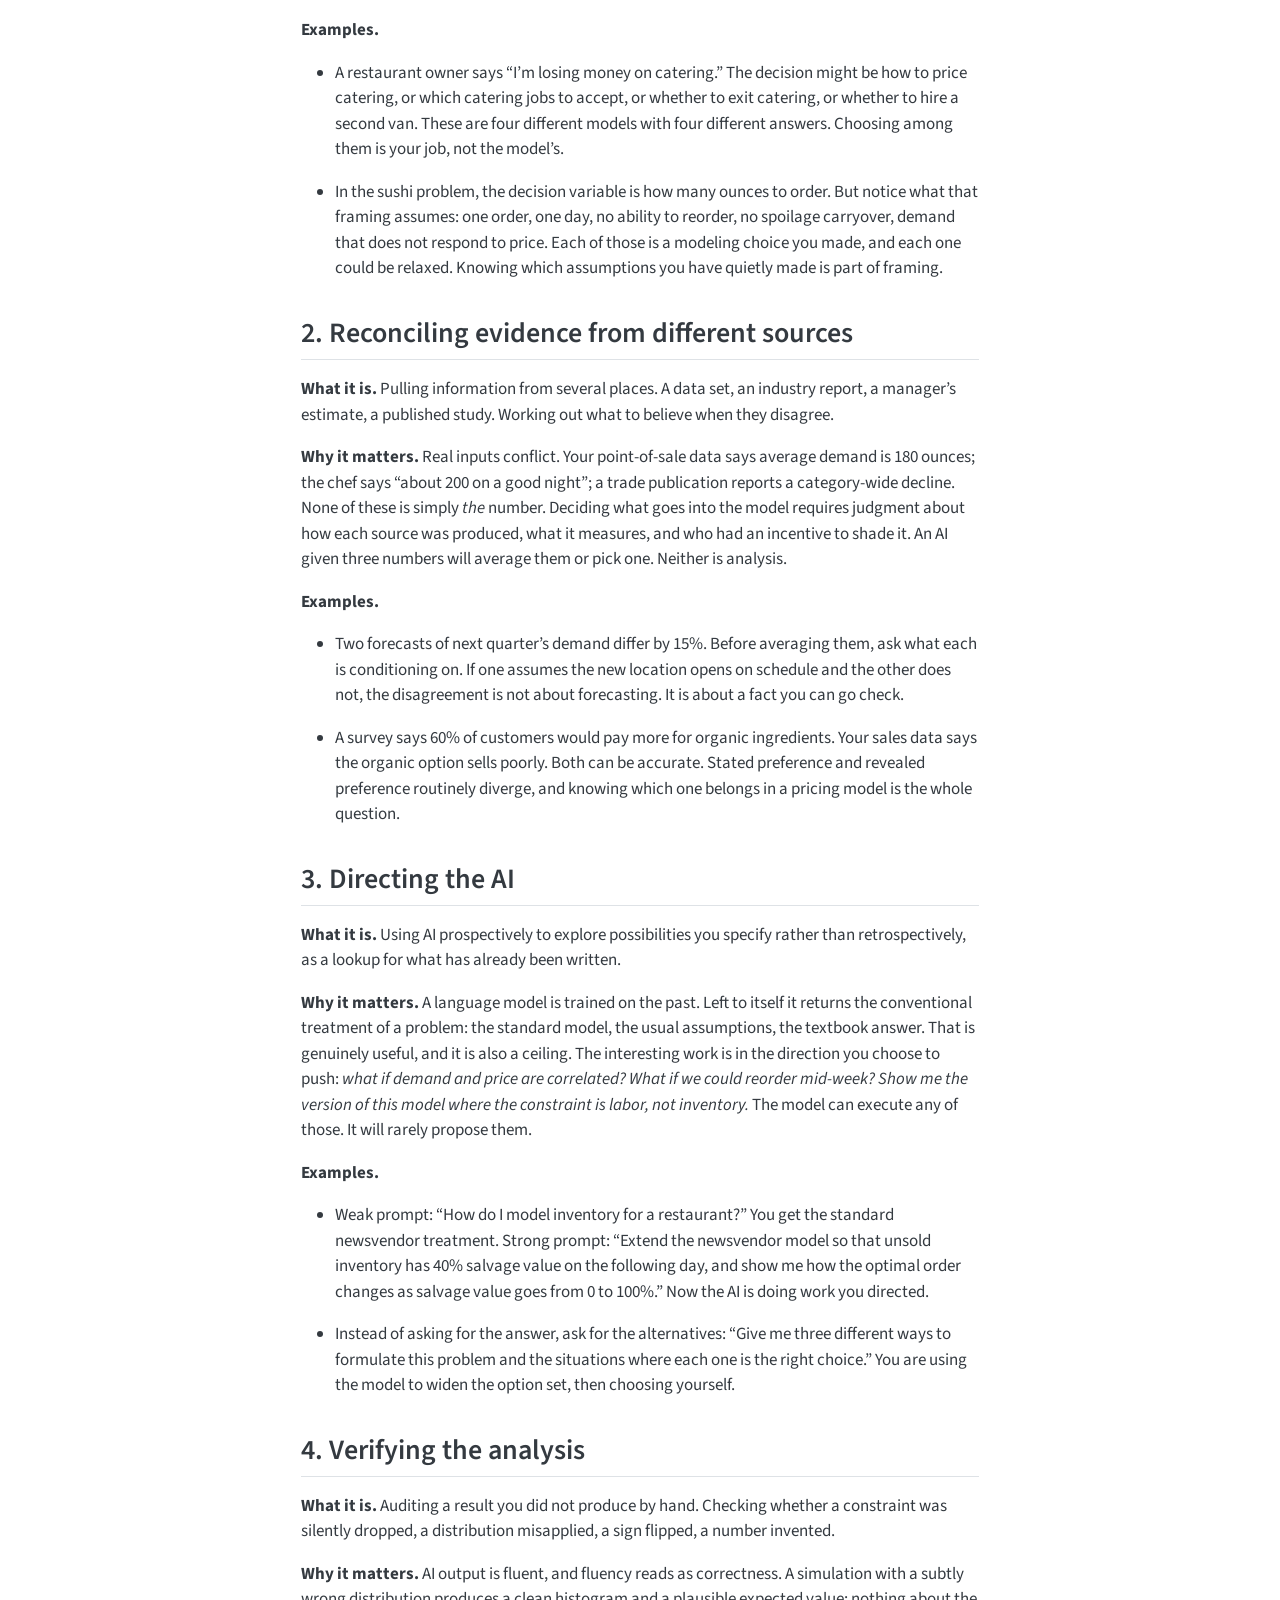
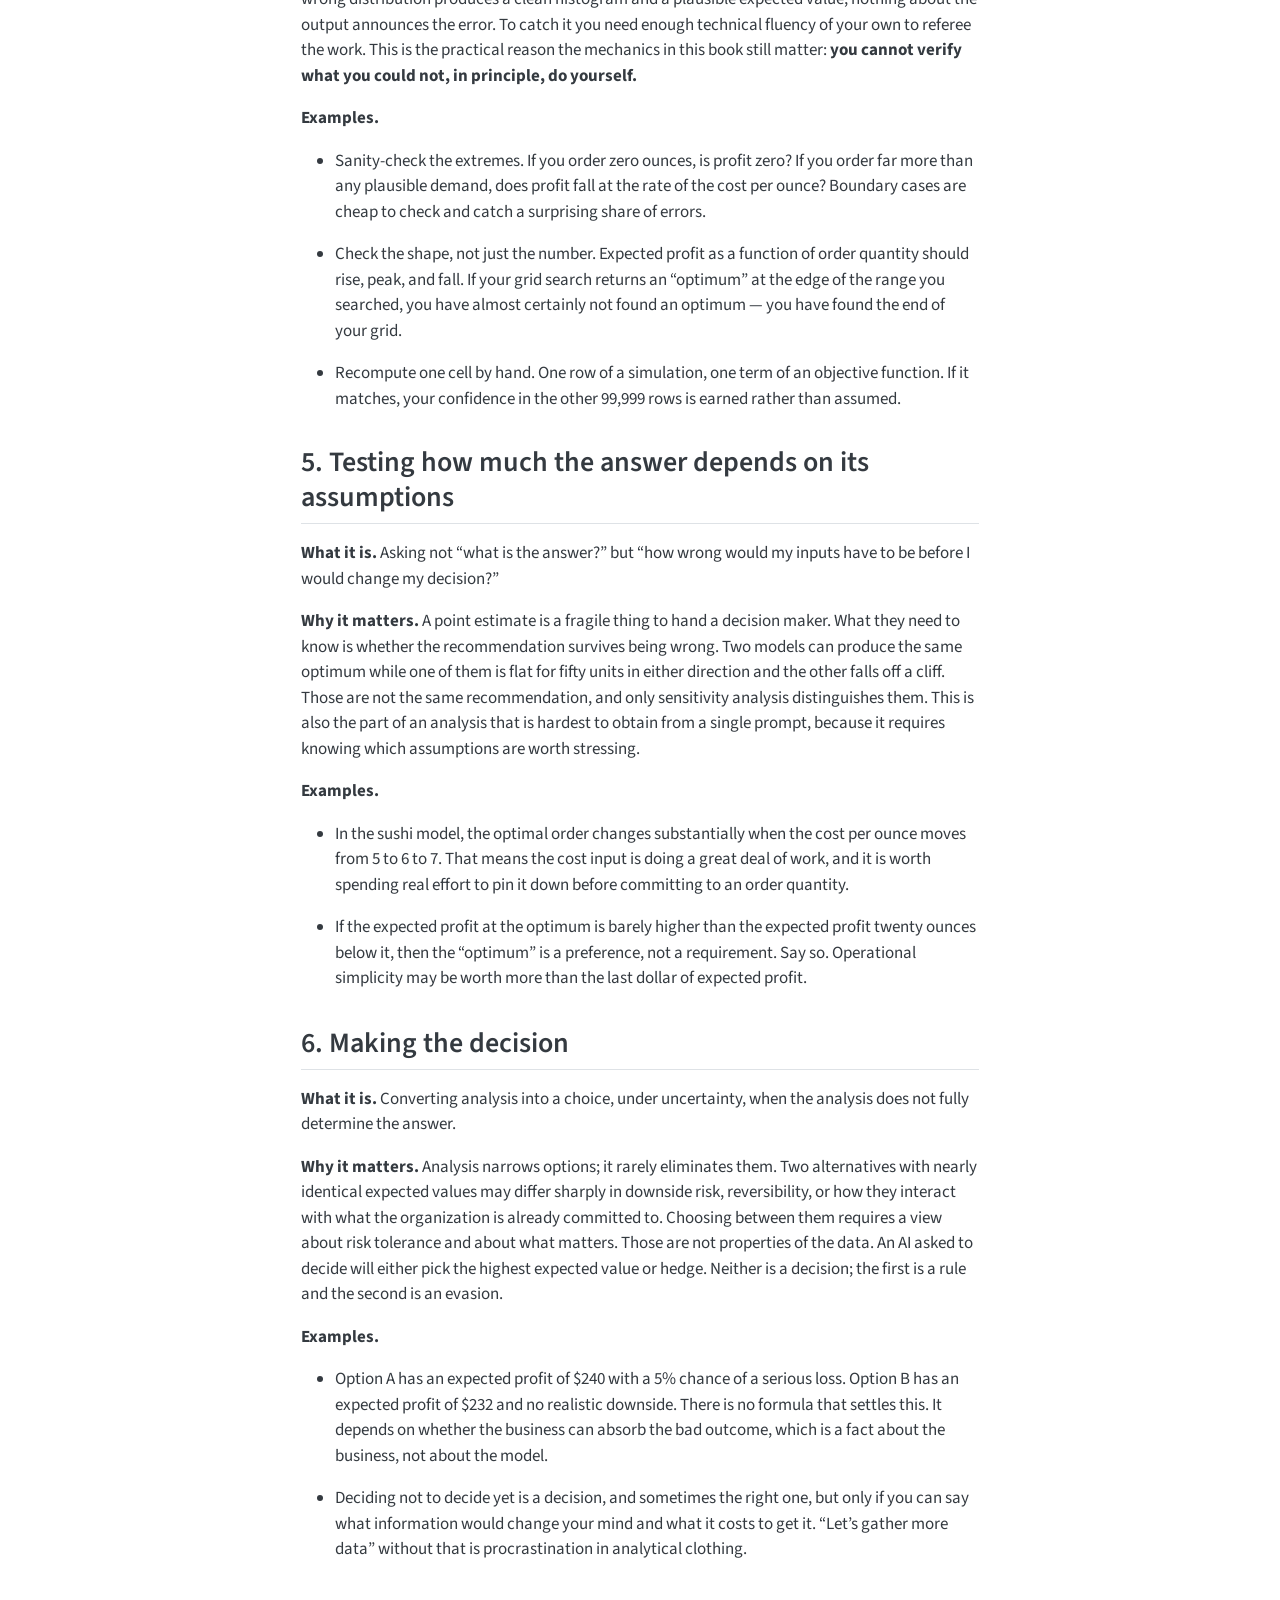
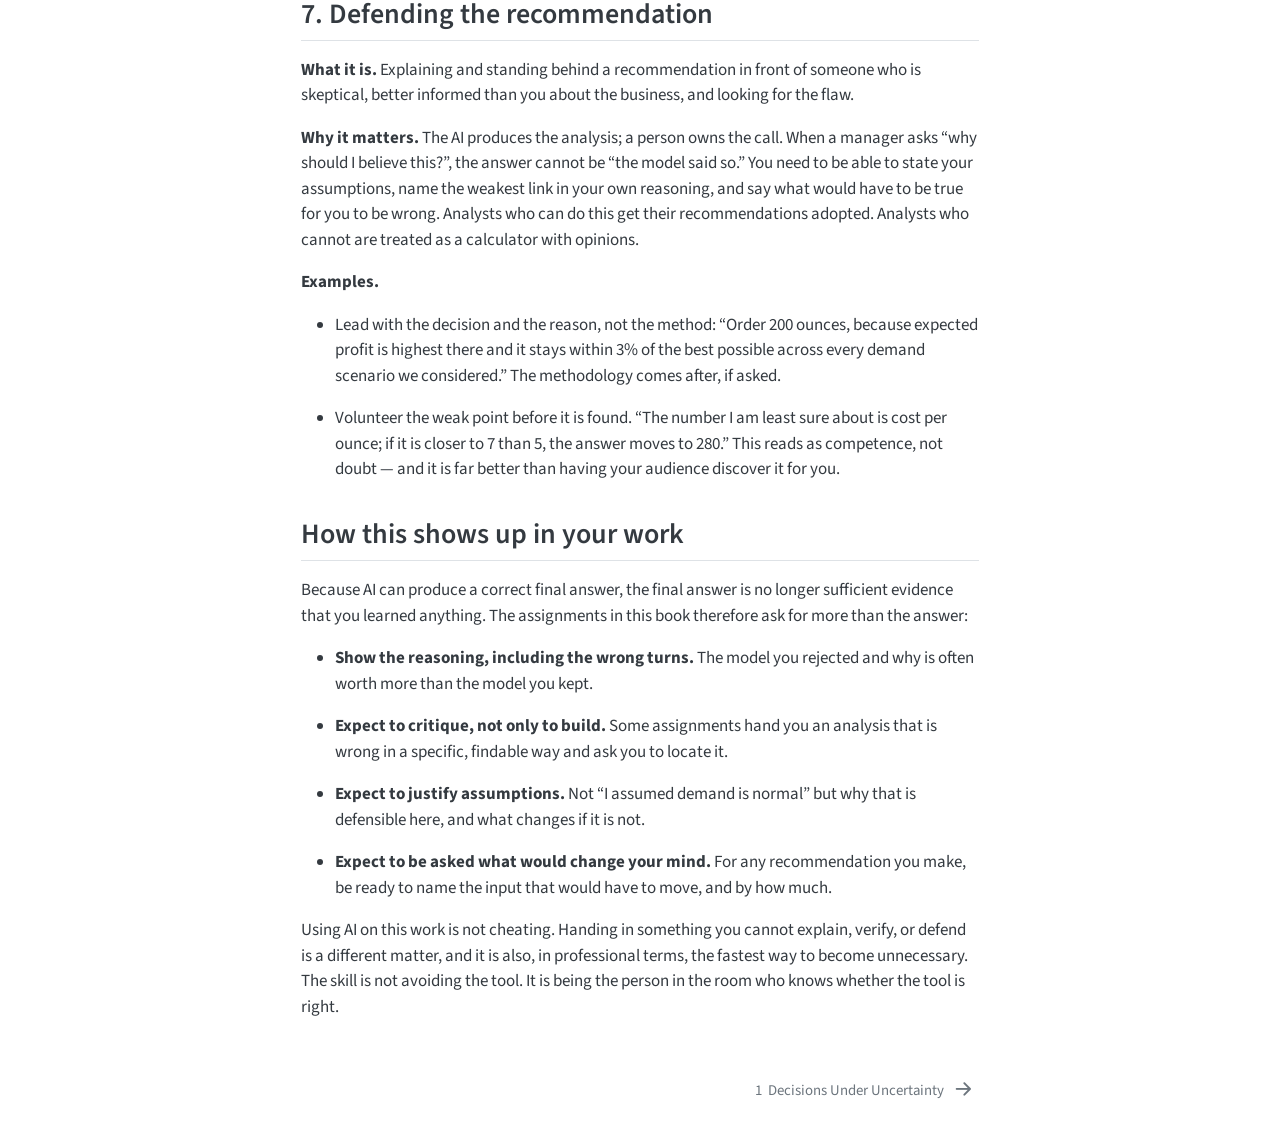
==== commit 1c7cc604: "changes" ====
--- a/docs/index.html
+++ b/docs/index.html
@@ -180,7 +180,18 @@
     <h2 id="toc-title">Table of contents</h2>
    
   <ul>
-  <li><a href="#preface" id="toc-preface" class="nav-link active" data-scroll-target="#preface">Preface</a></li>
+  <li><a href="#preface" id="toc-preface" class="nav-link active" data-scroll-target="#preface">Preface</a>
+  <ul class="collapse">
+  <li><a href="#sec-working-with-ai" id="toc-sec-working-with-ai" class="nav-link" data-scroll-target="#sec-working-with-ai">Working with AI</a></li>
+  <li><a href="#framing-the-problem" id="toc-framing-the-problem" class="nav-link" data-scroll-target="#framing-the-problem">1. Framing the problem</a></li>
+  <li><a href="#reconciling-evidence-from-different-sources" id="toc-reconciling-evidence-from-different-sources" class="nav-link" data-scroll-target="#reconciling-evidence-from-different-sources">2. Reconciling evidence from different sources</a></li>
+  <li><a href="#directing-the-ai" id="toc-directing-the-ai" class="nav-link" data-scroll-target="#directing-the-ai">3. Directing the AI</a></li>
+  <li><a href="#verifying-the-analysis" id="toc-verifying-the-analysis" class="nav-link" data-scroll-target="#verifying-the-analysis">4. Verifying the analysis</a></li>
+  <li><a href="#testing-how-much-the-answer-depends-on-its-assumptions" id="toc-testing-how-much-the-answer-depends-on-its-assumptions" class="nav-link" data-scroll-target="#testing-how-much-the-answer-depends-on-its-assumptions">5. Testing how much the answer depends on its assumptions</a></li>
+  <li><a href="#making-the-decision" id="toc-making-the-decision" class="nav-link" data-scroll-target="#making-the-decision">6. Making the decision</a></li>
+  <li><a href="#defending-the-recommendation" id="toc-defending-the-recommendation" class="nav-link" data-scroll-target="#defending-the-recommendation">7. Defending the recommendation</a></li>
+  <li><a href="#how-this-shows-up-in-your-work" id="toc-how-this-shows-up-in-your-work" class="nav-link" data-scroll-target="#how-this-shows-up-in-your-work">How this shows up in your work</a></li>
+  </ul></li>
   </ul>
 </nav>
     </div>
@@ -226,8 +237,96 @@
 <p>The book’s second part deals with simulation. We create dynamic, virtual environments to mimic complex systems in business and evaluate multiple scenarios. Through Monte Carlo simulation, we unlock the power to predict outcomes and quantify the impacts of our decisions. Practical exercises and step-by-step guidance equip readers with the skills to build and analyze simulations, enabling them to gain deeper insights into the consequences of their choices.</p>
 <p>In the final part of this book, we introduce time series analysis. As time is fundamental in many domains, we explore techniques to extract meaningful patterns and forecast future values. The classical methods of ARIMA and ETS are introduced by illustrating their real-world applications in business. Readers will learn to navigate the intricacies of forecasting and leverage time series insights to enhance decision-making.</p>
 <p>Comments are welcomed at jagelves@wm.edu.</p>
-
-
+<section id="sec-working-with-ai" class="level2">
+<h2 class="anchored" data-anchor-id="sec-working-with-ai">Working with AI</h2>
+<p>You can ask an AI to solve almost every technical problem in this book. It will build the simulation, set up the optimization, run the regression, and explain the output. It will usually be right, and when it is wrong it will be wrong confidently and fluently.</p>
+<p>That is not a reason to stop learning. It is a reason to be clear about what you are learning. The value of an analyst was never in producing the calculation. It was in knowing which calculation to produce, whether the answer can be trusted, and what to do about it. AI has made that always-true thing obvious.</p>
+<p>This chapter describes seven skills that the assignments in this book are designed to build. They are ordered the way a real analysis moves: from a vague situation, to a model, to a defended recommendation.</p>
+</section>
+<section id="framing-the-problem" class="level2">
+<h2 class="anchored" data-anchor-id="framing-the-problem">1. Framing the problem</h2>
+<p><strong>What it is.</strong> Turning a messy situation into a well-posed decision: identifying what is actually being chosen, what the objective is, which quantities are constraints and which are variables, and what can safely be left out.</p>
+<p><strong>Why it matters.</strong> This is the skill AI is worst at, because it has no way to know that the problem it was handed is the wrong one. Ask it to minimize cost and it will minimize cost. It will not stop to ask whether cost was the right objective, or whether the real constraint is a loading dock that can only handle three trucks a day. Most modeling failures in practice are not arithmetic failures. They are failures to model the right thing.</p>
+<p><strong>Examples.</strong></p>
+<ul>
+<li><p>A restaurant owner says “I’m losing money on catering.” The decision might be how to price catering, or which catering jobs to accept, or whether to exit catering, or whether to hire a second van. These are four different models with four different answers. Choosing among them is your job, not the model’s.</p></li>
+<li><p>In the sushi problem, the decision variable is how many ounces to order. But notice what that framing assumes: one order, one day, no ability to reorder, no spoilage carryover, demand that does not respond to price. Each of those is a modeling choice you made, and each one could be relaxed. Knowing which assumptions you have quietly made is part of framing.</p></li>
+</ul>
+</section>
+<section id="reconciling-evidence-from-different-sources" class="level2">
+<h2 class="anchored" data-anchor-id="reconciling-evidence-from-different-sources">2. Reconciling evidence from different sources</h2>
+<p><strong>What it is.</strong> Pulling information from several places. A data set, an industry report, a manager’s estimate, a published study. Working out what to believe when they disagree.</p>
+<p><strong>Why it matters.</strong> Real inputs conflict. Your point-of-sale data says average demand is 180 ounces; the chef says “about 200 on a good night”; a trade publication reports a category-wide decline. None of these is simply <em>the</em> number. Deciding what goes into the model requires judgment about how each source was produced, what it measures, and who had an incentive to shade it. An AI given three numbers will average them or pick one. Neither is analysis.</p>
+<p><strong>Examples.</strong></p>
+<ul>
+<li><p>Two forecasts of next quarter’s demand differ by 15%. Before averaging them, ask what each is conditioning on. If one assumes the new location opens on schedule and the other does not, the disagreement is not about forecasting. It is about a fact you can go check.</p></li>
+<li><p>A survey says 60% of customers would pay more for organic ingredients. Your sales data says the organic option sells poorly. Both can be accurate. Stated preference and revealed preference routinely diverge, and knowing which one belongs in a pricing model is the whole question.</p></li>
+</ul>
+</section>
+<section id="directing-the-ai" class="level2">
+<h2 class="anchored" data-anchor-id="directing-the-ai">3. Directing the AI</h2>
+<p><strong>What it is.</strong> Using AI prospectively to explore possibilities you specify rather than retrospectively, as a lookup for what has already been written.</p>
+<p><strong>Why it matters.</strong> A language model is trained on the past. Left to itself it returns the conventional treatment of a problem: the standard model, the usual assumptions, the textbook answer. That is genuinely useful, and it is also a ceiling. The interesting work is in the direction you choose to push: <em>what if demand and price are correlated?</em> <em>What if we could reorder mid-week?</em> <em>Show me the version of this model where the constraint is labor, not inventory.</em> The model can execute any of those. It will rarely propose them.</p>
+<p><strong>Examples.</strong></p>
+<ul>
+<li><p>Weak prompt: “How do I model inventory for a restaurant?” You get the standard newsvendor treatment. Strong prompt: “Extend the newsvendor model so that unsold inventory has 40% salvage value on the following day, and show me how the optimal order changes as salvage value goes from 0 to 100%.” Now the AI is doing work you directed.</p></li>
+<li><p>Instead of asking for the answer, ask for the alternatives: “Give me three different ways to formulate this problem and the situations where each one is the right choice.” You are using the model to widen the option set, then choosing yourself.</p></li>
+</ul>
+</section>
+<section id="verifying-the-analysis" class="level2">
+<h2 class="anchored" data-anchor-id="verifying-the-analysis">4. Verifying the analysis</h2>
+<p><strong>What it is.</strong> Auditing a result you did not produce by hand. Checking whether a constraint was silently dropped, a distribution misapplied, a sign flipped, a number invented.</p>
+<p><strong>Why it matters.</strong> AI output is fluent, and fluency reads as correctness. A simulation with a subtly wrong distribution produces a clean histogram and a plausible expected value; nothing about the output announces the error. To catch it you need enough technical fluency of your own to referee the work. This is the practical reason the mechanics in this book still matter: <strong>you cannot verify what you could not, in principle, do yourself.</strong></p>
+<p><strong>Examples.</strong></p>
+<ul>
+<li><p>Sanity-check the extremes. If you order zero ounces, is profit zero? If you order far more than any plausible demand, does profit fall at the rate of the cost per ounce? Boundary cases are cheap to check and catch a surprising share of errors.</p></li>
+<li><p>Check the shape, not just the number. Expected profit as a function of order quantity should rise, peak, and fall. If your grid search returns an “optimum” at the edge of the range you searched, you have almost certainly not found an optimum — you have found the end of your grid.</p></li>
+<li><p>Recompute one cell by hand. One row of a simulation, one term of an objective function. If it matches, your confidence in the other 99,999 rows is earned rather than assumed.</p></li>
+</ul>
+</section>
+<section id="testing-how-much-the-answer-depends-on-its-assumptions" class="level2">
+<h2 class="anchored" data-anchor-id="testing-how-much-the-answer-depends-on-its-assumptions">5. Testing how much the answer depends on its assumptions</h2>
+<p><strong>What it is.</strong> Asking not “what is the answer?” but “how wrong would my inputs have to be before I would change my decision?”</p>
+<p><strong>Why it matters.</strong> A point estimate is a fragile thing to hand a decision maker. What they need to know is whether the recommendation survives being wrong. Two models can produce the same optimum while one of them is flat for fifty units in either direction and the other falls off a cliff. Those are not the same recommendation, and only sensitivity analysis distinguishes them. This is also the part of an analysis that is hardest to obtain from a single prompt, because it requires knowing which assumptions are worth stressing.</p>
+<p><strong>Examples.</strong></p>
+<ul>
+<li><p>In the sushi model, the optimal order changes substantially when the cost per ounce moves from 5 to 6 to 7. That means the cost input is doing a great deal of work, and it is worth spending real effort to pin it down before committing to an order quantity.</p></li>
+<li><p>If the expected profit at the optimum is barely higher than the expected profit twenty ounces below it, then the “optimum” is a preference, not a requirement. Say so. Operational simplicity may be worth more than the last dollar of expected profit.</p></li>
+</ul>
+</section>
+<section id="making-the-decision" class="level2">
+<h2 class="anchored" data-anchor-id="making-the-decision">6. Making the decision</h2>
+<p><strong>What it is.</strong> Converting analysis into a choice, under uncertainty, when the analysis does not fully determine the answer.</p>
+<p><strong>Why it matters.</strong> Analysis narrows options; it rarely eliminates them. Two alternatives with nearly identical expected values may differ sharply in downside risk, reversibility, or how they interact with what the organization is already committed to. Choosing between them requires a view about risk tolerance and about what matters. Those are not properties of the data. An AI asked to decide will either pick the highest expected value or hedge. Neither is a decision; the first is a rule and the second is an evasion.</p>
+<p><strong>Examples.</strong></p>
+<ul>
+<li><p>Option A has an expected profit of $240 with a 5% chance of a serious loss. Option B has an expected profit of $232 and no realistic downside. There is no formula that settles this. It depends on whether the business can absorb the bad outcome, which is a fact about the business, not about the model.</p></li>
+<li><p>Deciding not to decide yet is a decision, and sometimes the right one, but only if you can say what information would change your mind and what it costs to get it. “Let’s gather more data” without that is procrastination in analytical clothing.</p></li>
+</ul>
+</section>
+<section id="defending-the-recommendation" class="level2">
+<h2 class="anchored" data-anchor-id="defending-the-recommendation">7. Defending the recommendation</h2>
+<p><strong>What it is.</strong> Explaining and standing behind a recommendation in front of someone who is skeptical, better informed than you about the business, and looking for the flaw.</p>
+<p><strong>Why it matters.</strong> The AI produces the analysis; a person owns the call. When a manager asks “why should I believe this?”, the answer cannot be “the model said so.” You need to be able to state your assumptions, name the weakest link in your own reasoning, and say what would have to be true for you to be wrong. Analysts who can do this get their recommendations adopted. Analysts who cannot are treated as a calculator with opinions.</p>
+<p><strong>Examples.</strong></p>
+<ul>
+<li><p>Lead with the decision and the reason, not the method: “Order 200 ounces, because expected profit is highest there and it stays within 3% of the best possible across every demand scenario we considered.” The methodology comes after, if asked.</p></li>
+<li><p>Volunteer the weak point before it is found. “The number I am least sure about is cost per ounce; if it is closer to 7 than 5, the answer moves to 280.” This reads as competence, not doubt — and it is far better than having your audience discover it for you.</p></li>
+</ul>
+</section>
+<section id="how-this-shows-up-in-your-work" class="level2">
+<h2 class="anchored" data-anchor-id="how-this-shows-up-in-your-work">How this shows up in your work</h2>
+<p>Because AI can produce a correct final answer, the final answer is no longer sufficient evidence that you learned anything. The assignments in this book therefore ask for more than the answer:</p>
+<ul>
+<li><p><strong>Show the reasoning, including the wrong turns.</strong> The model you rejected and why is often worth more than the model you kept.</p></li>
+<li><p><strong>Expect to critique, not only to build.</strong> Some assignments hand you an analysis that is wrong in a specific, findable way and ask you to locate it.</p></li>
+<li><p><strong>Expect to justify assumptions.</strong> Not “I assumed demand is normal” but why that is defensible here, and what changes if it is not.</p></li>
+<li><p><strong>Expect to be asked what would change your mind.</strong> For any recommendation you make, be ready to name the input that would have to move, and by how much.</p></li>
+</ul>
+<p>Using AI on this work is not cheating. Handing in something you cannot explain, verify, or defend is a different matter, and it is also, in professional terms, the fastest way to become unnecessary. The skill is not avoiding the tool. It is being the person in the room who knows whether the tool is right.</p>
+
+
+</section>
 </section>
 
 </main> <!-- /main -->
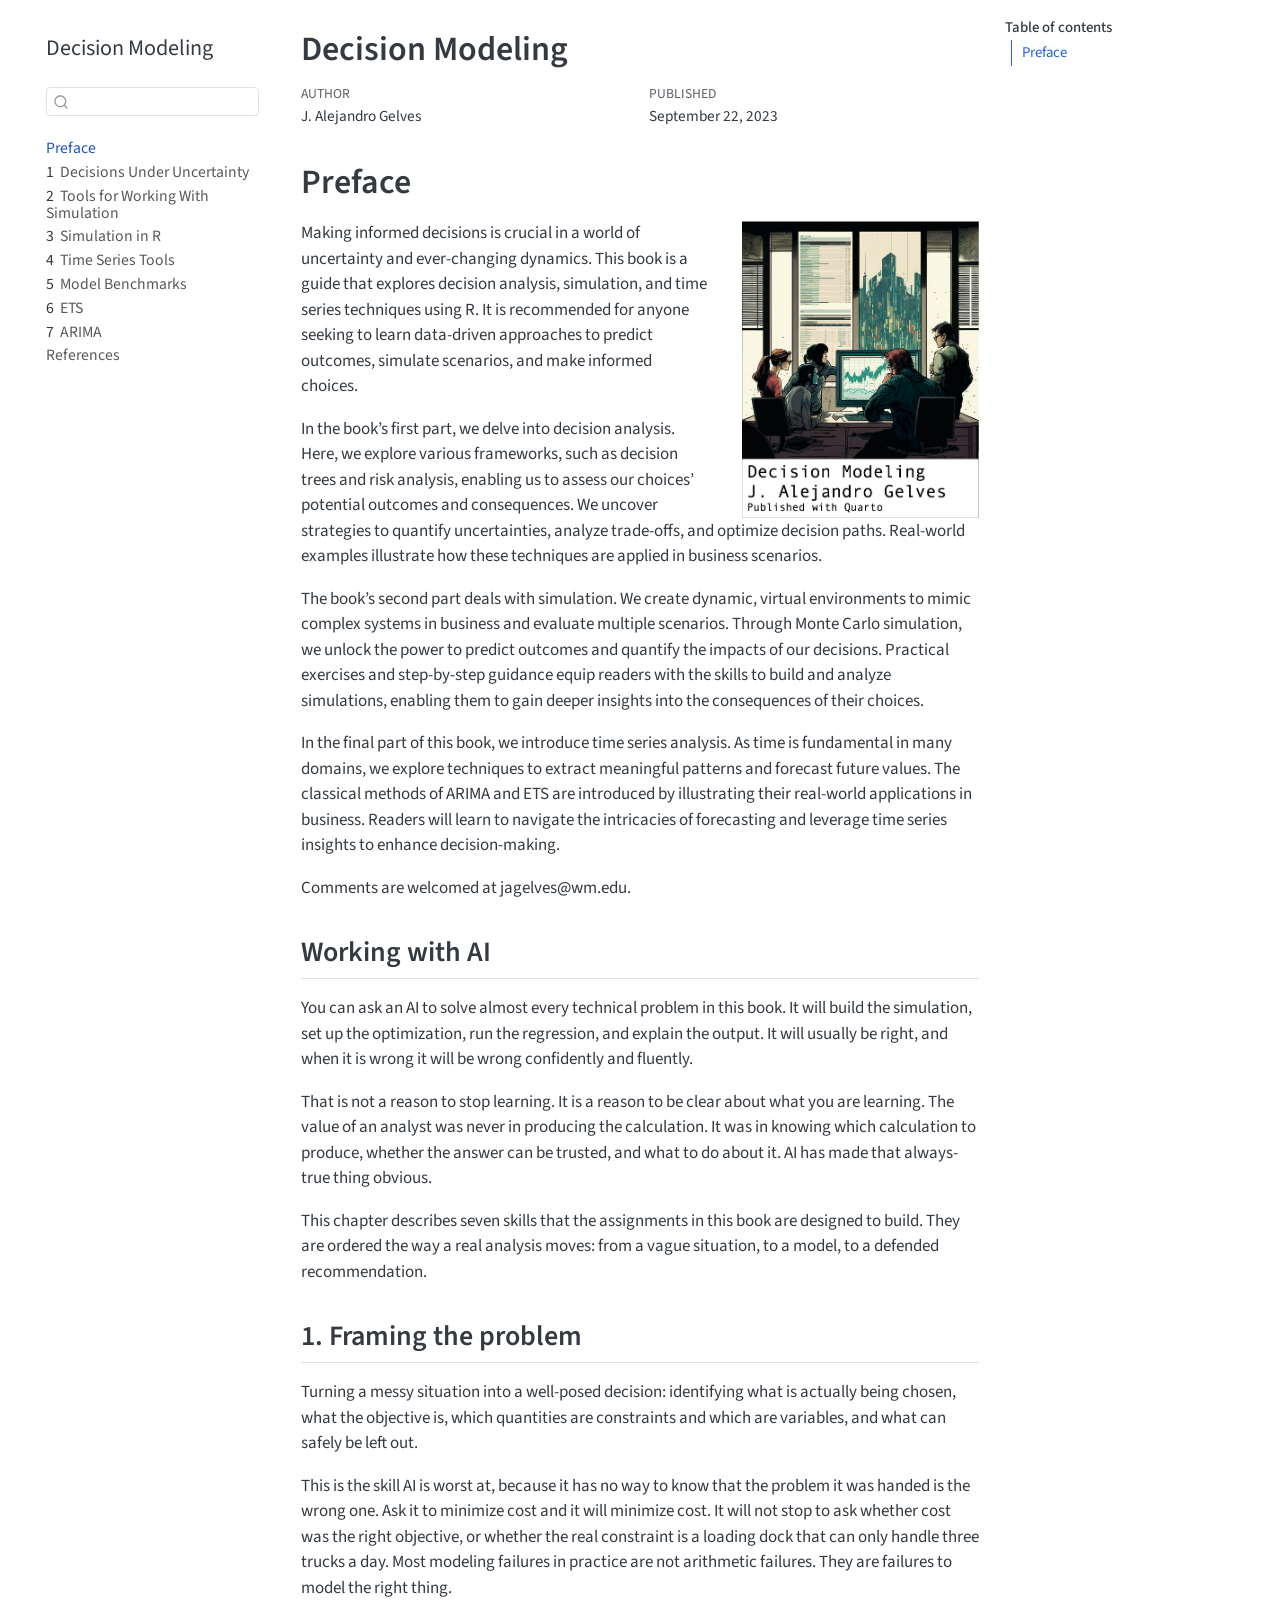
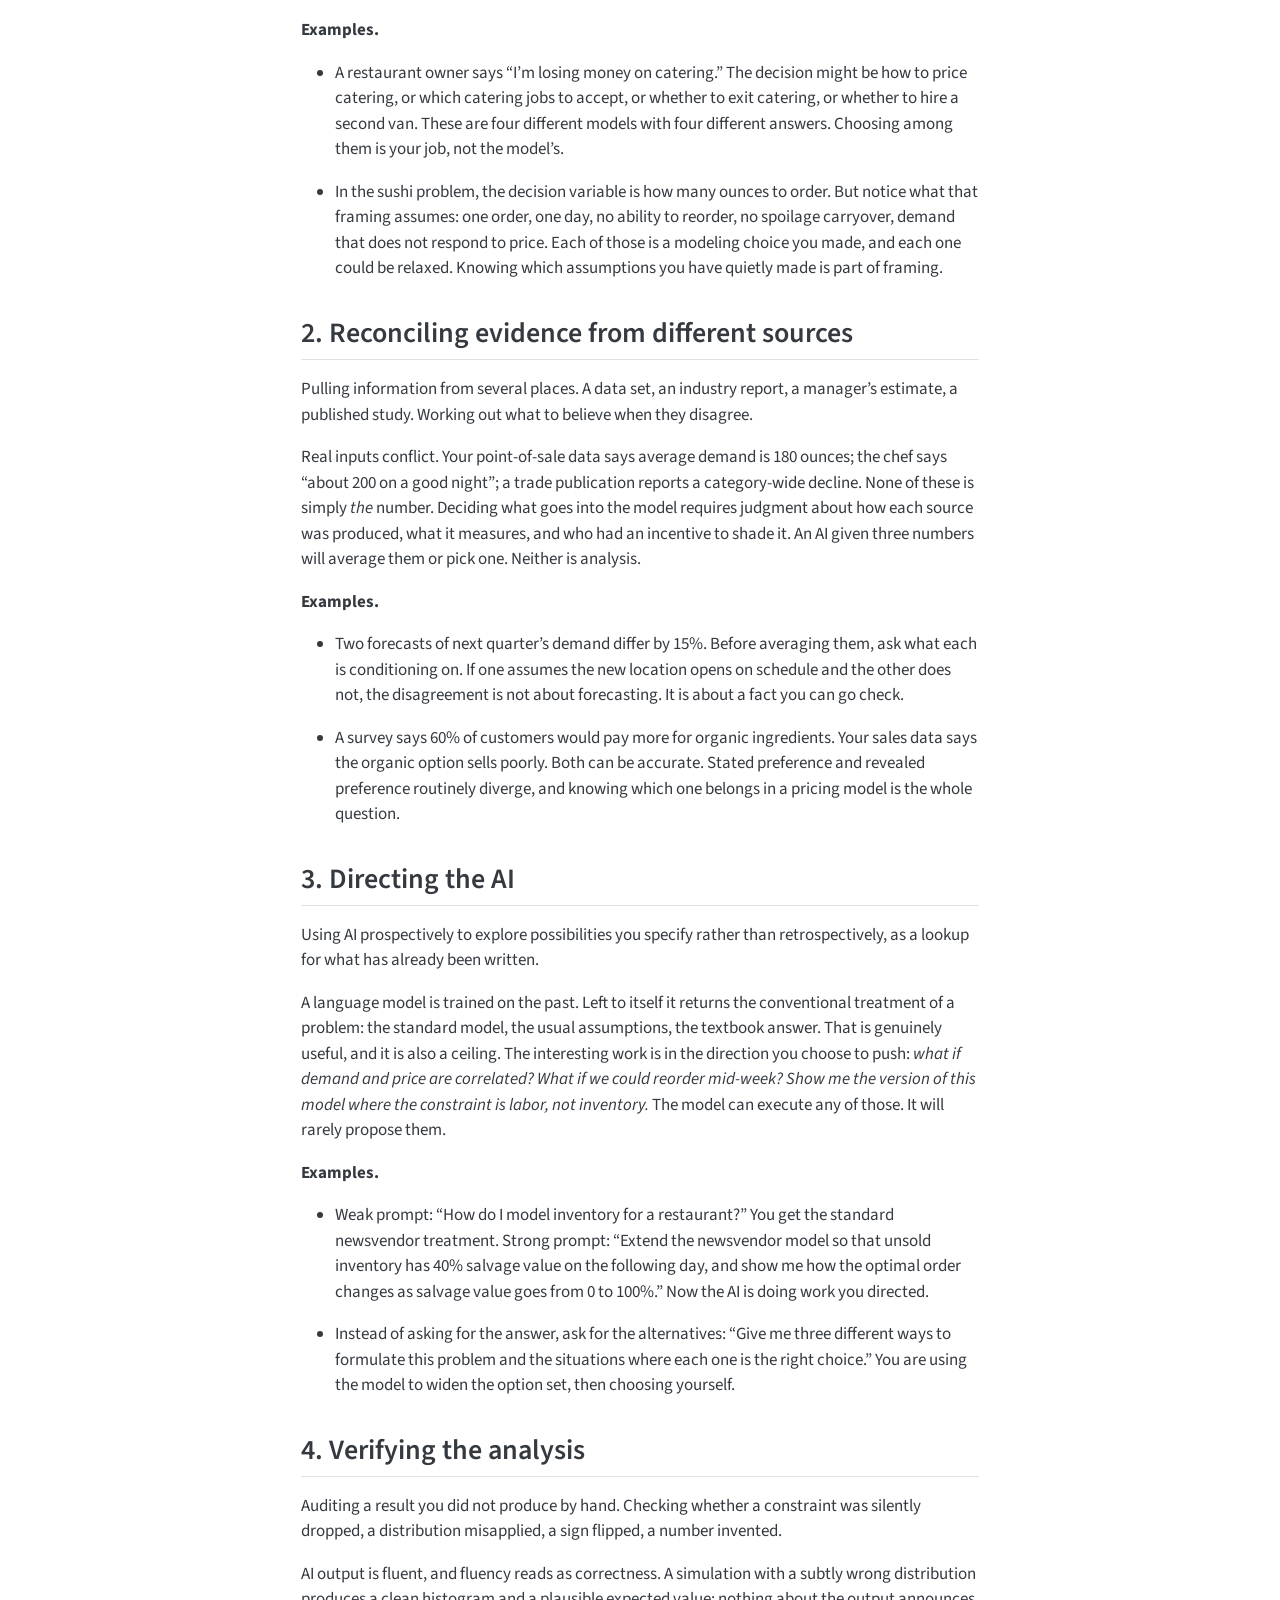
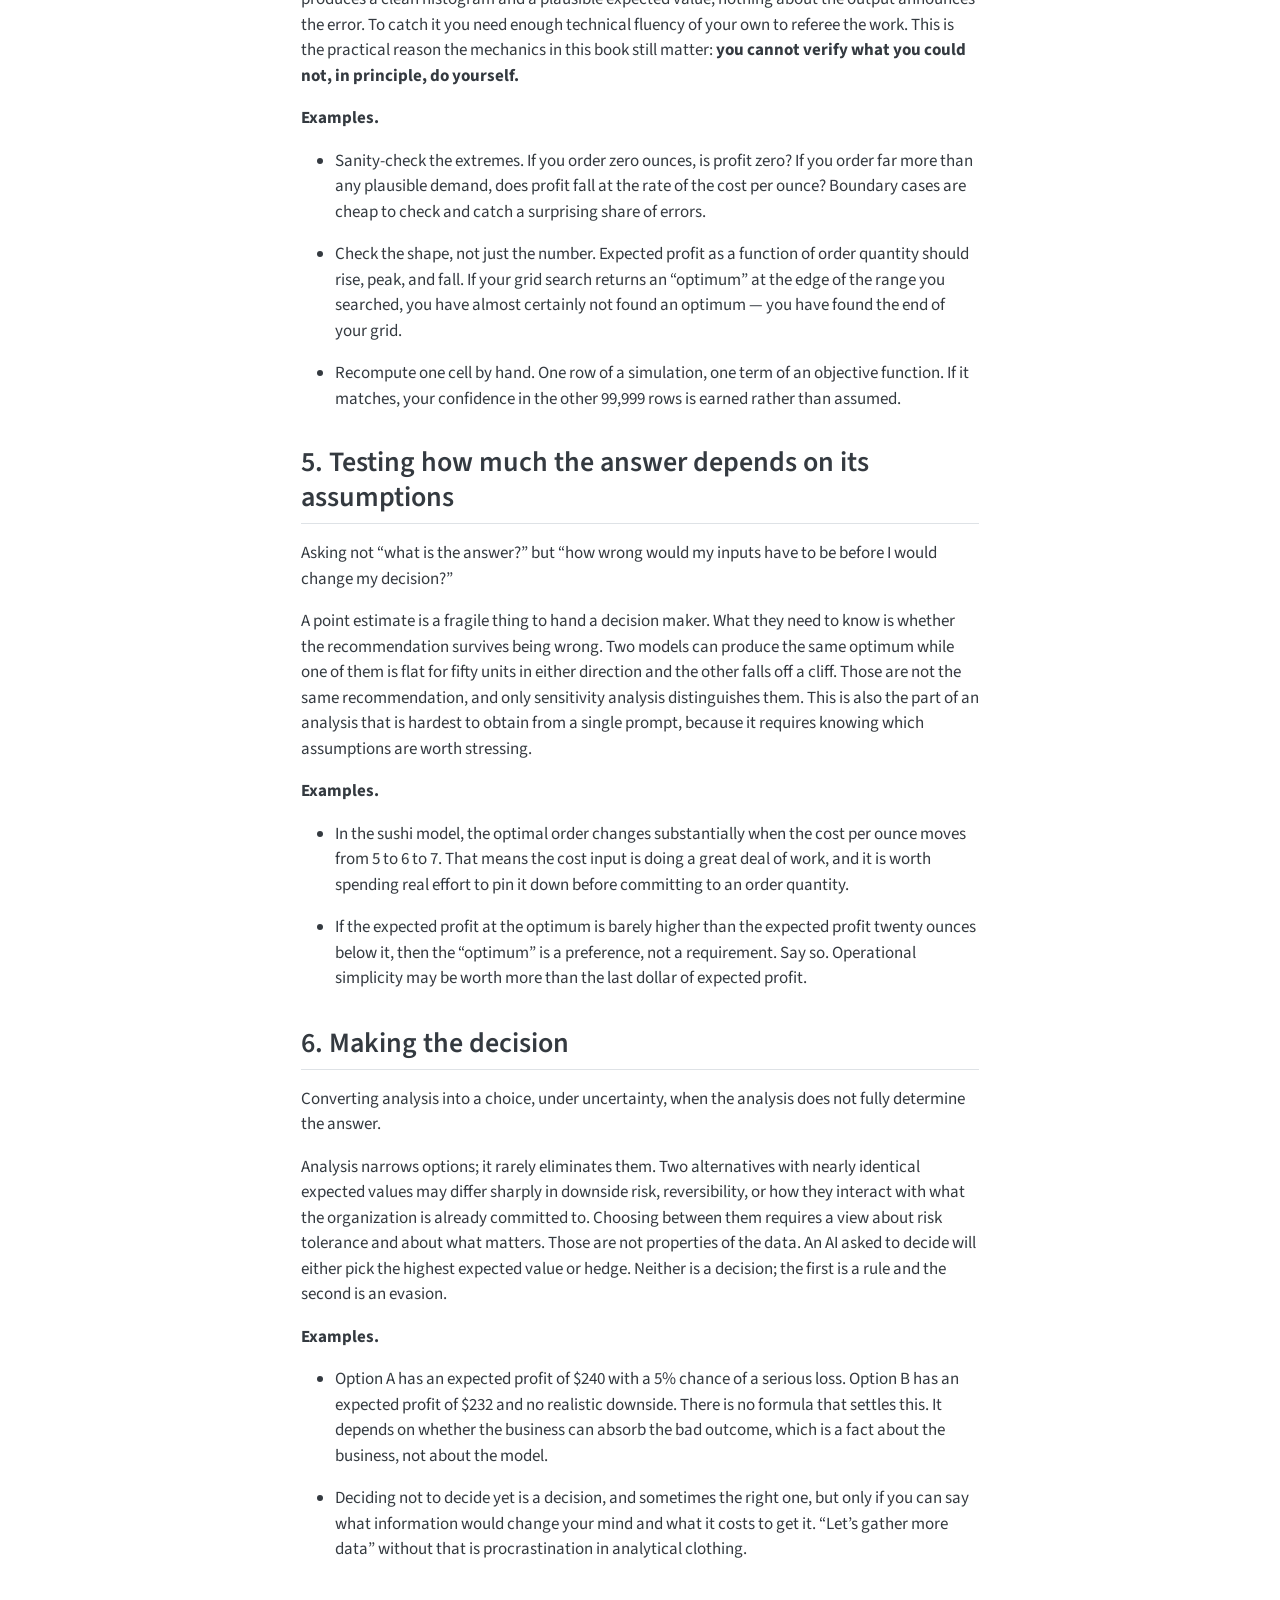
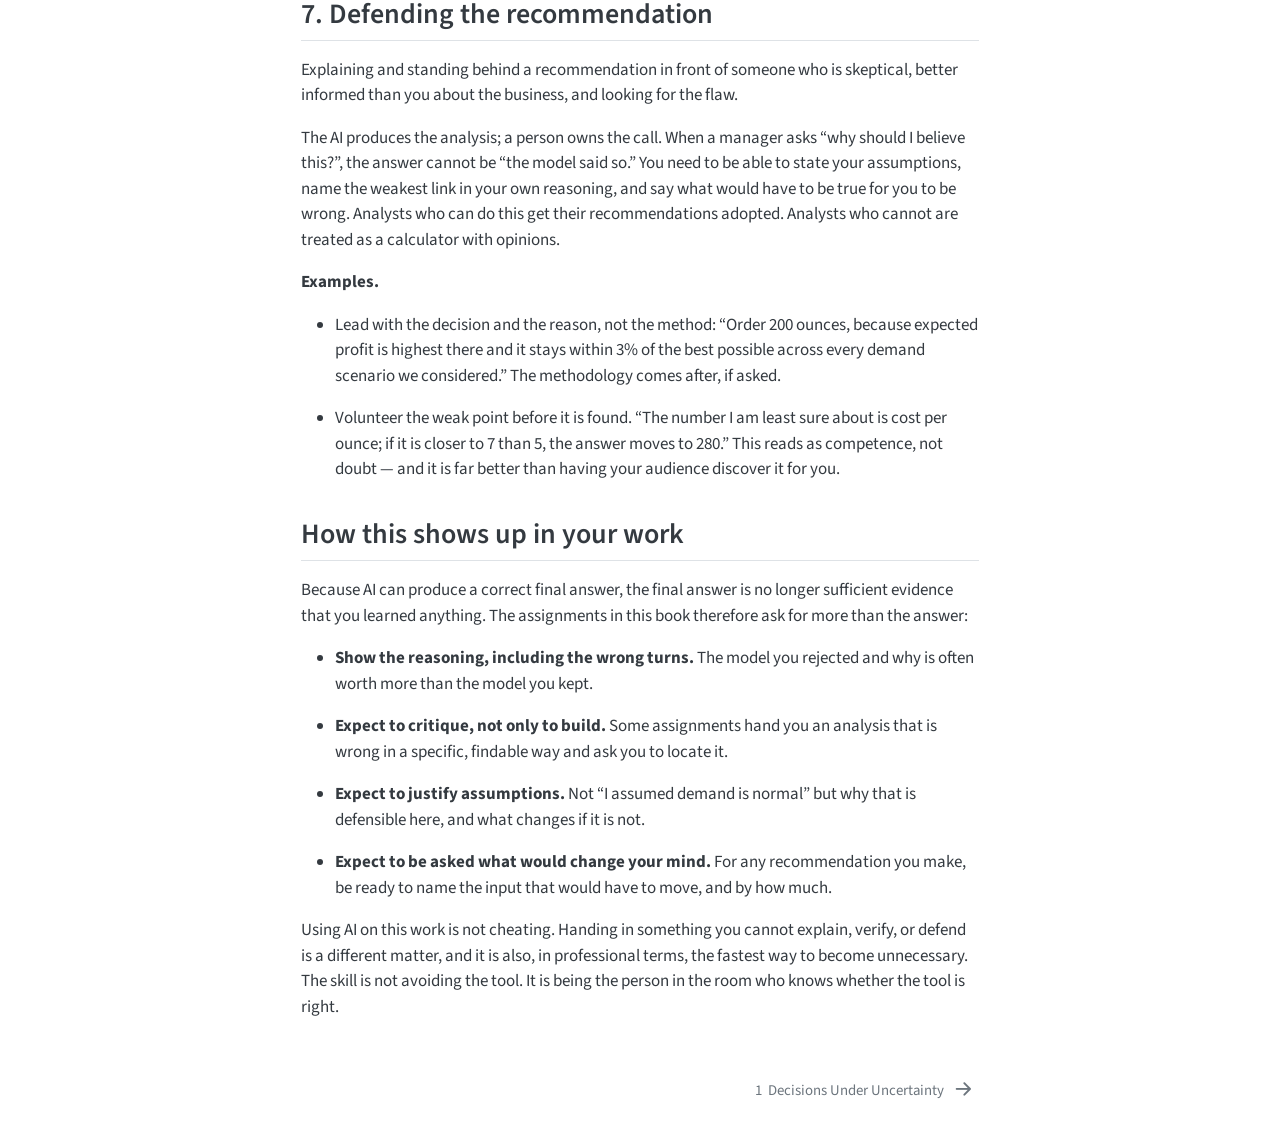
==== commit 70313644: "changes" ====
--- a/docs/index.html
+++ b/docs/index.html
@@ -245,8 +245,8 @@
 </section>
 <section id="framing-the-problem" class="level2">
 <h2 class="anchored" data-anchor-id="framing-the-problem">1. Framing the problem</h2>
-<p><strong>What it is.</strong> Turning a messy situation into a well-posed decision: identifying what is actually being chosen, what the objective is, which quantities are constraints and which are variables, and what can safely be left out.</p>
-<p><strong>Why it matters.</strong> This is the skill AI is worst at, because it has no way to know that the problem it was handed is the wrong one. Ask it to minimize cost and it will minimize cost. It will not stop to ask whether cost was the right objective, or whether the real constraint is a loading dock that can only handle three trucks a day. Most modeling failures in practice are not arithmetic failures. They are failures to model the right thing.</p>
+<p>Turning a messy situation into a well-posed decision: identifying what is actually being chosen, what the objective is, which quantities are constraints and which are variables, and what can safely be left out.</p>
+<p>This is the skill AI is worst at, because it has no way to know that the problem it was handed is the wrong one. Ask it to minimize cost and it will minimize cost. It will not stop to ask whether cost was the right objective, or whether the real constraint is a loading dock that can only handle three trucks a day. Most modeling failures in practice are not arithmetic failures. They are failures to model the right thing.</p>
 <p><strong>Examples.</strong></p>
 <ul>
 <li><p>A restaurant owner says “I’m losing money on catering.” The decision might be how to price catering, or which catering jobs to accept, or whether to exit catering, or whether to hire a second van. These are four different models with four different answers. Choosing among them is your job, not the model’s.</p></li>
@@ -255,8 +255,8 @@
 </section>
 <section id="reconciling-evidence-from-different-sources" class="level2">
 <h2 class="anchored" data-anchor-id="reconciling-evidence-from-different-sources">2. Reconciling evidence from different sources</h2>
-<p><strong>What it is.</strong> Pulling information from several places. A data set, an industry report, a manager’s estimate, a published study. Working out what to believe when they disagree.</p>
-<p><strong>Why it matters.</strong> Real inputs conflict. Your point-of-sale data says average demand is 180 ounces; the chef says “about 200 on a good night”; a trade publication reports a category-wide decline. None of these is simply <em>the</em> number. Deciding what goes into the model requires judgment about how each source was produced, what it measures, and who had an incentive to shade it. An AI given three numbers will average them or pick one. Neither is analysis.</p>
+<p>Pulling information from several places. A data set, an industry report, a manager’s estimate, a published study. Working out what to believe when they disagree.</p>
+<p>Real inputs conflict. Your point-of-sale data says average demand is 180 ounces; the chef says “about 200 on a good night”; a trade publication reports a category-wide decline. None of these is simply <em>the</em> number. Deciding what goes into the model requires judgment about how each source was produced, what it measures, and who had an incentive to shade it. An AI given three numbers will average them or pick one. Neither is analysis.</p>
 <p><strong>Examples.</strong></p>
 <ul>
 <li><p>Two forecasts of next quarter’s demand differ by 15%. Before averaging them, ask what each is conditioning on. If one assumes the new location opens on schedule and the other does not, the disagreement is not about forecasting. It is about a fact you can go check.</p></li>
@@ -265,8 +265,8 @@
 </section>
 <section id="directing-the-ai" class="level2">
 <h2 class="anchored" data-anchor-id="directing-the-ai">3. Directing the AI</h2>
-<p><strong>What it is.</strong> Using AI prospectively to explore possibilities you specify rather than retrospectively, as a lookup for what has already been written.</p>
-<p><strong>Why it matters.</strong> A language model is trained on the past. Left to itself it returns the conventional treatment of a problem: the standard model, the usual assumptions, the textbook answer. That is genuinely useful, and it is also a ceiling. The interesting work is in the direction you choose to push: <em>what if demand and price are correlated?</em> <em>What if we could reorder mid-week?</em> <em>Show me the version of this model where the constraint is labor, not inventory.</em> The model can execute any of those. It will rarely propose them.</p>
+<p>Using AI prospectively to explore possibilities you specify rather than retrospectively, as a lookup for what has already been written.</p>
+<p>A language model is trained on the past. Left to itself it returns the conventional treatment of a problem: the standard model, the usual assumptions, the textbook answer. That is genuinely useful, and it is also a ceiling. The interesting work is in the direction you choose to push: <em>what if demand and price are correlated?</em> <em>What if we could reorder mid-week?</em> <em>Show me the version of this model where the constraint is labor, not inventory.</em> The model can execute any of those. It will rarely propose them.</p>
 <p><strong>Examples.</strong></p>
 <ul>
 <li><p>Weak prompt: “How do I model inventory for a restaurant?” You get the standard newsvendor treatment. Strong prompt: “Extend the newsvendor model so that unsold inventory has 40% salvage value on the following day, and show me how the optimal order changes as salvage value goes from 0 to 100%.” Now the AI is doing work you directed.</p></li>
@@ -275,8 +275,8 @@
 </section>
 <section id="verifying-the-analysis" class="level2">
 <h2 class="anchored" data-anchor-id="verifying-the-analysis">4. Verifying the analysis</h2>
-<p><strong>What it is.</strong> Auditing a result you did not produce by hand. Checking whether a constraint was silently dropped, a distribution misapplied, a sign flipped, a number invented.</p>
-<p><strong>Why it matters.</strong> AI output is fluent, and fluency reads as correctness. A simulation with a subtly wrong distribution produces a clean histogram and a plausible expected value; nothing about the output announces the error. To catch it you need enough technical fluency of your own to referee the work. This is the practical reason the mechanics in this book still matter: <strong>you cannot verify what you could not, in principle, do yourself.</strong></p>
+<p>Auditing a result you did not produce by hand. Checking whether a constraint was silently dropped, a distribution misapplied, a sign flipped, a number invented.</p>
+<p>AI output is fluent, and fluency reads as correctness. A simulation with a subtly wrong distribution produces a clean histogram and a plausible expected value; nothing about the output announces the error. To catch it you need enough technical fluency of your own to referee the work. This is the practical reason the mechanics in this book still matter: <strong>you cannot verify what you could not, in principle, do yourself.</strong></p>
 <p><strong>Examples.</strong></p>
 <ul>
 <li><p>Sanity-check the extremes. If you order zero ounces, is profit zero? If you order far more than any plausible demand, does profit fall at the rate of the cost per ounce? Boundary cases are cheap to check and catch a surprising share of errors.</p></li>
@@ -286,8 +286,8 @@
 </section>
 <section id="testing-how-much-the-answer-depends-on-its-assumptions" class="level2">
 <h2 class="anchored" data-anchor-id="testing-how-much-the-answer-depends-on-its-assumptions">5. Testing how much the answer depends on its assumptions</h2>
-<p><strong>What it is.</strong> Asking not “what is the answer?” but “how wrong would my inputs have to be before I would change my decision?”</p>
-<p><strong>Why it matters.</strong> A point estimate is a fragile thing to hand a decision maker. What they need to know is whether the recommendation survives being wrong. Two models can produce the same optimum while one of them is flat for fifty units in either direction and the other falls off a cliff. Those are not the same recommendation, and only sensitivity analysis distinguishes them. This is also the part of an analysis that is hardest to obtain from a single prompt, because it requires knowing which assumptions are worth stressing.</p>
+<p>Asking not “what is the answer?” but “how wrong would my inputs have to be before I would change my decision?”</p>
+<p>A point estimate is a fragile thing to hand a decision maker. What they need to know is whether the recommendation survives being wrong. Two models can produce the same optimum while one of them is flat for fifty units in either direction and the other falls off a cliff. Those are not the same recommendation, and only sensitivity analysis distinguishes them. This is also the part of an analysis that is hardest to obtain from a single prompt, because it requires knowing which assumptions are worth stressing.</p>
 <p><strong>Examples.</strong></p>
 <ul>
 <li><p>In the sushi model, the optimal order changes substantially when the cost per ounce moves from 5 to 6 to 7. That means the cost input is doing a great deal of work, and it is worth spending real effort to pin it down before committing to an order quantity.</p></li>
@@ -296,8 +296,8 @@
 </section>
 <section id="making-the-decision" class="level2">
 <h2 class="anchored" data-anchor-id="making-the-decision">6. Making the decision</h2>
-<p><strong>What it is.</strong> Converting analysis into a choice, under uncertainty, when the analysis does not fully determine the answer.</p>
-<p><strong>Why it matters.</strong> Analysis narrows options; it rarely eliminates them. Two alternatives with nearly identical expected values may differ sharply in downside risk, reversibility, or how they interact with what the organization is already committed to. Choosing between them requires a view about risk tolerance and about what matters. Those are not properties of the data. An AI asked to decide will either pick the highest expected value or hedge. Neither is a decision; the first is a rule and the second is an evasion.</p>
+<p>Converting analysis into a choice, under uncertainty, when the analysis does not fully determine the answer.</p>
+<p>Analysis narrows options; it rarely eliminates them. Two alternatives with nearly identical expected values may differ sharply in downside risk, reversibility, or how they interact with what the organization is already committed to. Choosing between them requires a view about risk tolerance and about what matters. Those are not properties of the data. An AI asked to decide will either pick the highest expected value or hedge. Neither is a decision; the first is a rule and the second is an evasion.</p>
 <p><strong>Examples.</strong></p>
 <ul>
 <li><p>Option A has an expected profit of $240 with a 5% chance of a serious loss. Option B has an expected profit of $232 and no realistic downside. There is no formula that settles this. It depends on whether the business can absorb the bad outcome, which is a fact about the business, not about the model.</p></li>
@@ -306,8 +306,8 @@
 </section>
 <section id="defending-the-recommendation" class="level2">
 <h2 class="anchored" data-anchor-id="defending-the-recommendation">7. Defending the recommendation</h2>
-<p><strong>What it is.</strong> Explaining and standing behind a recommendation in front of someone who is skeptical, better informed than you about the business, and looking for the flaw.</p>
-<p><strong>Why it matters.</strong> The AI produces the analysis; a person owns the call. When a manager asks “why should I believe this?”, the answer cannot be “the model said so.” You need to be able to state your assumptions, name the weakest link in your own reasoning, and say what would have to be true for you to be wrong. Analysts who can do this get their recommendations adopted. Analysts who cannot are treated as a calculator with opinions.</p>
+<p>Explaining and standing behind a recommendation in front of someone who is skeptical, better informed than you about the business, and looking for the flaw.</p>
+<p>The AI produces the analysis; a person owns the call. When a manager asks “why should I believe this?”, the answer cannot be “the model said so.” You need to be able to state your assumptions, name the weakest link in your own reasoning, and say what would have to be true for you to be wrong. Analysts who can do this get their recommendations adopted. Analysts who cannot are treated as a calculator with opinions.</p>
 <p><strong>Examples.</strong></p>
 <ul>
 <li><p>Lead with the decision and the reason, not the method: “Order 200 ounces, because expected profit is highest there and it stays within 3% of the best possible across every demand scenario we considered.” The methodology comes after, if asked.</p></li>
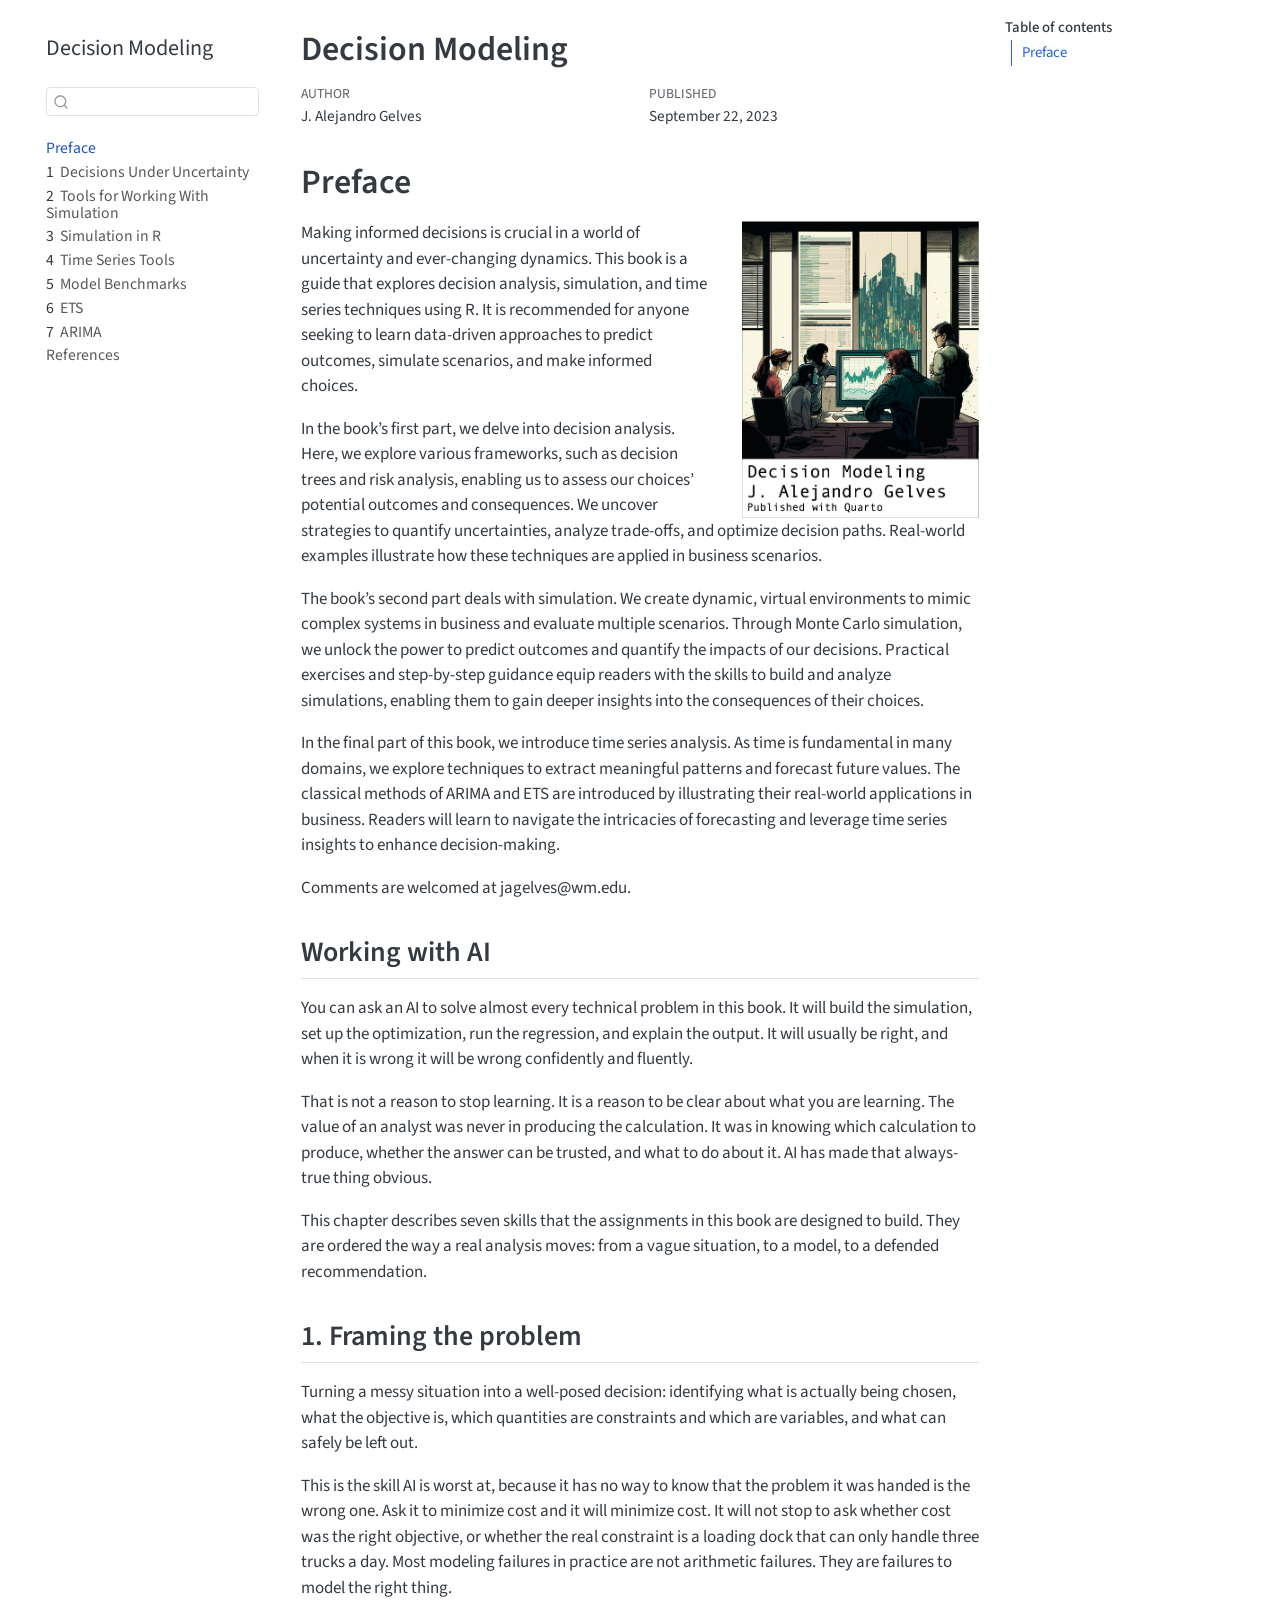
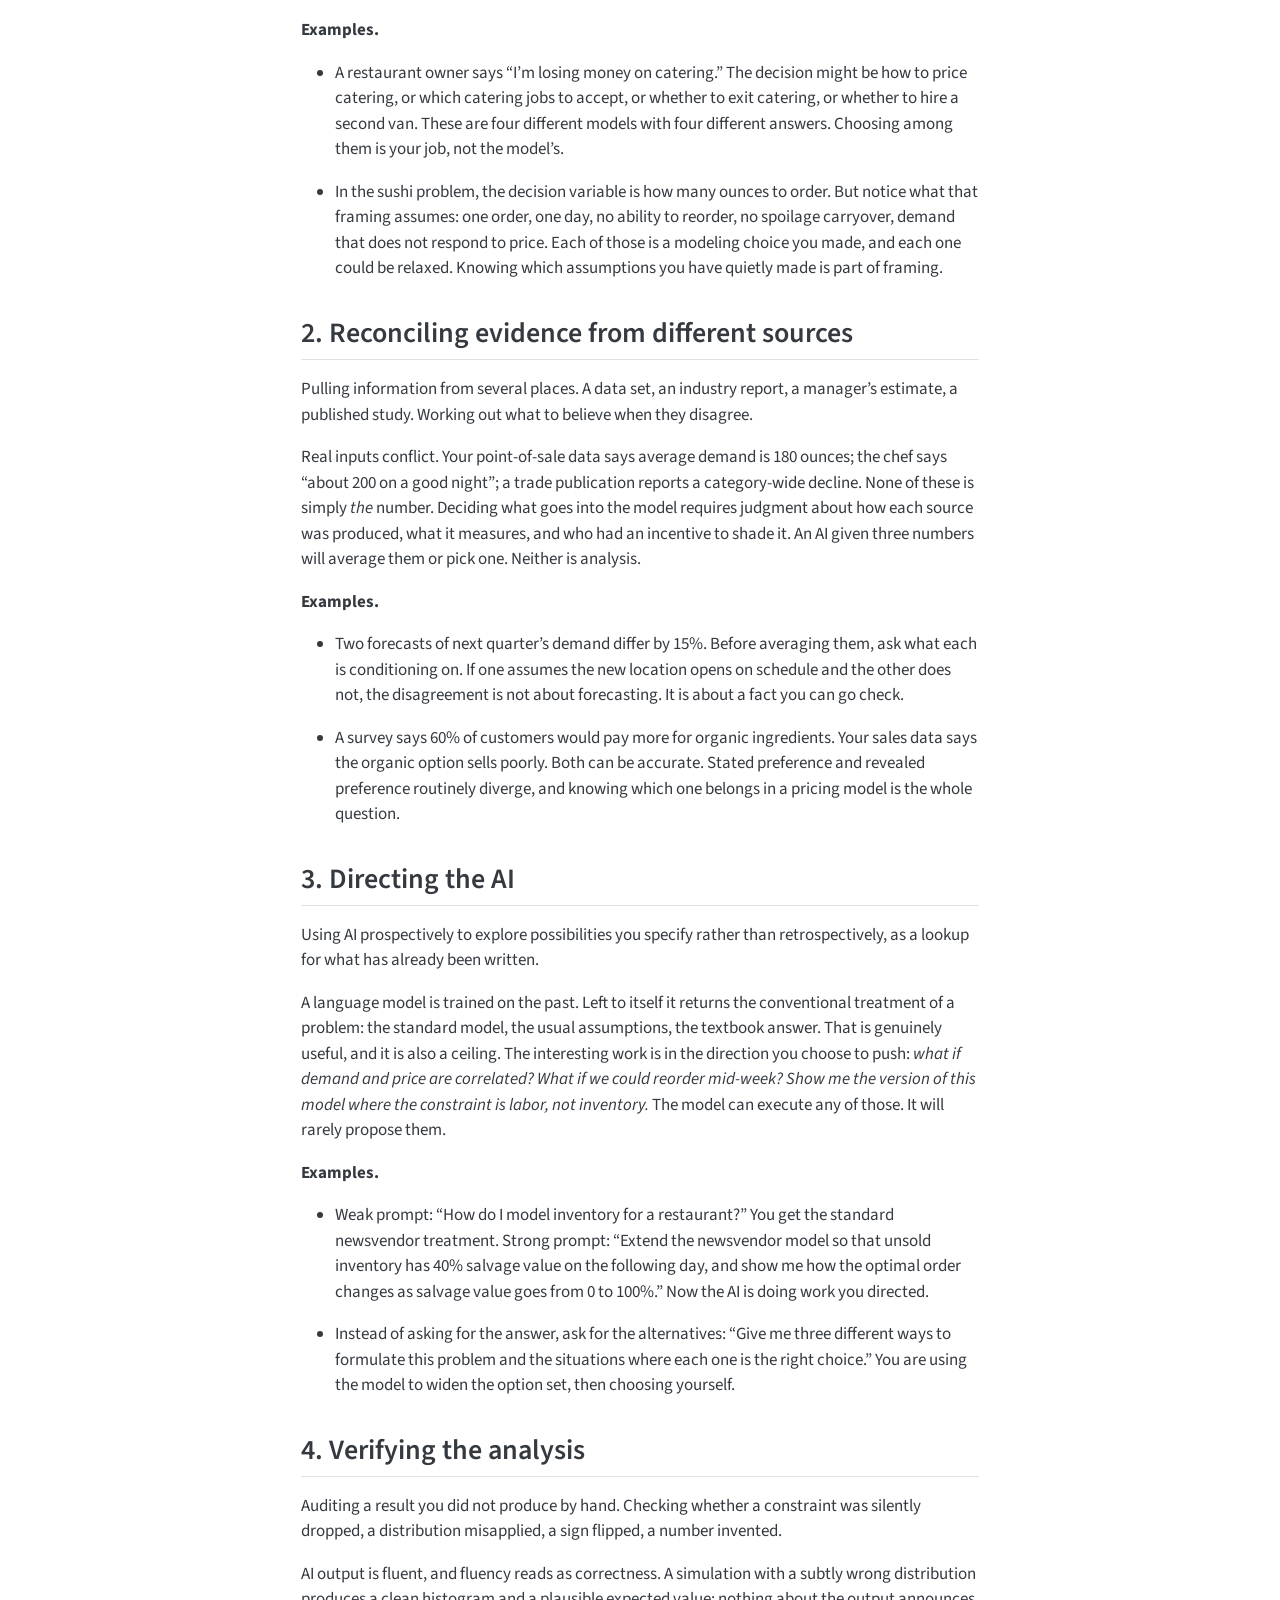
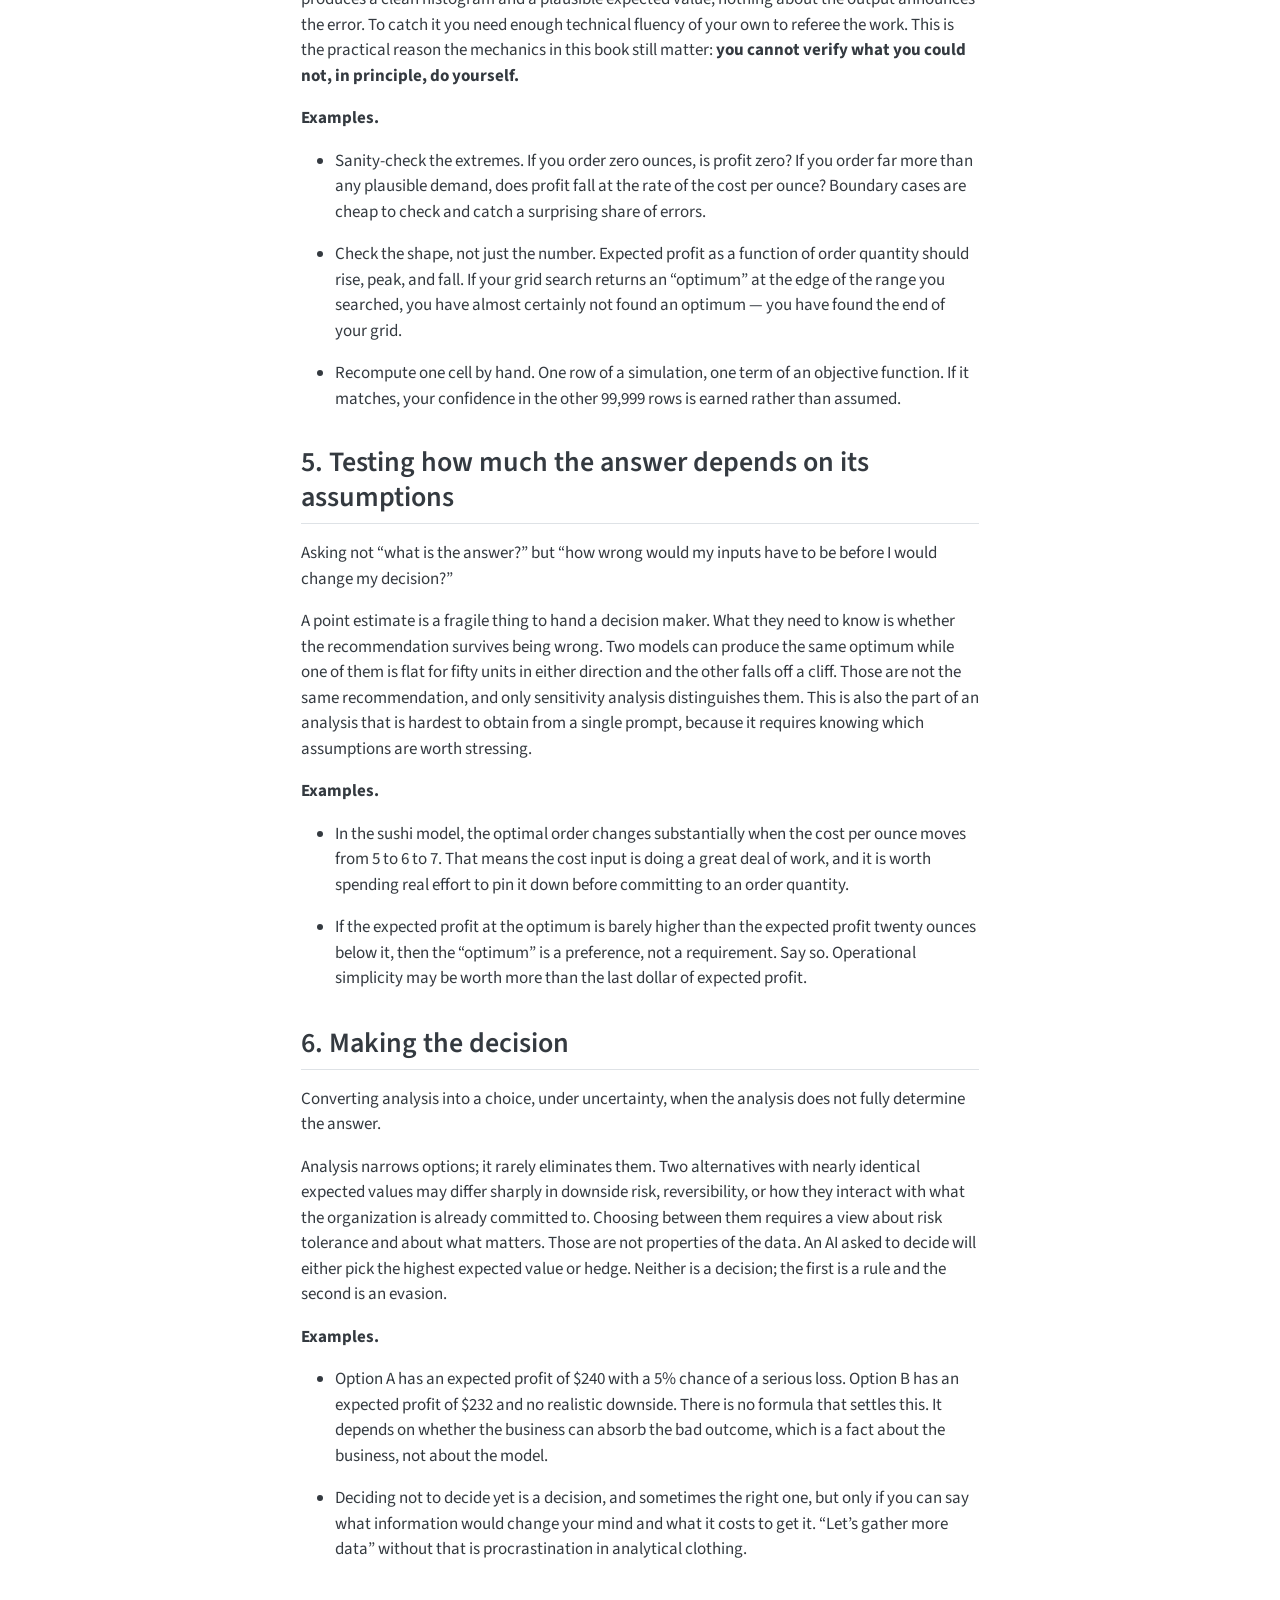
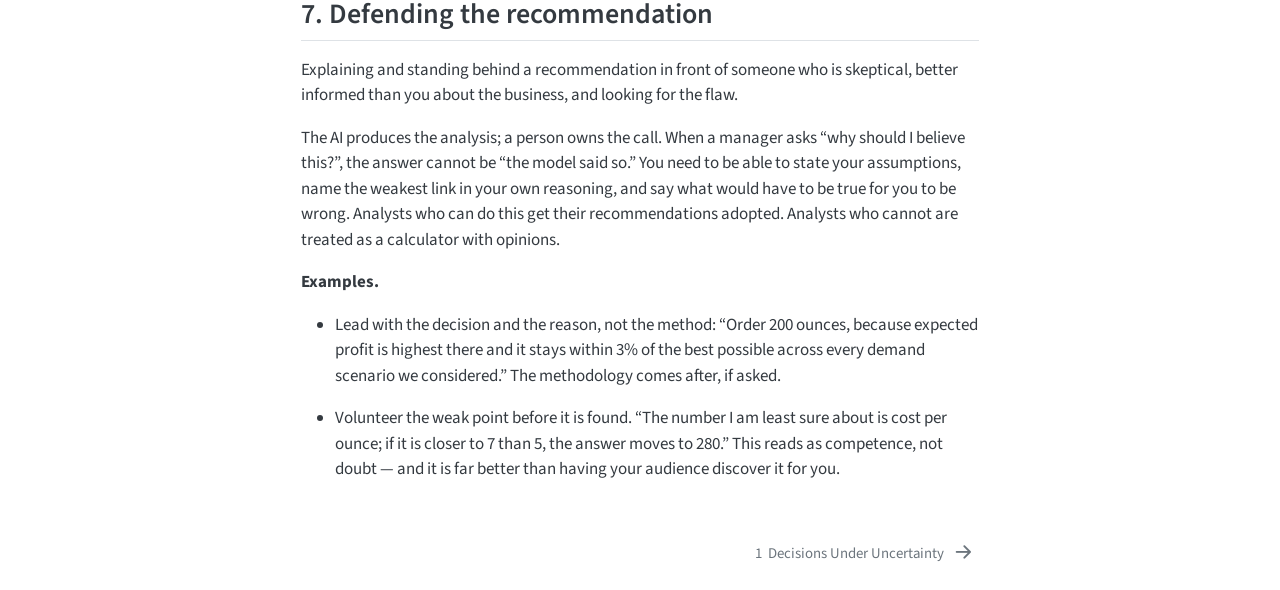
==== commit 80a6add3: "ch" ====
--- a/docs/index.html
+++ b/docs/index.html
@@ -190,7 +190,6 @@
   <li><a href="#testing-how-much-the-answer-depends-on-its-assumptions" id="toc-testing-how-much-the-answer-depends-on-its-assumptions" class="nav-link" data-scroll-target="#testing-how-much-the-answer-depends-on-its-assumptions">5. Testing how much the answer depends on its assumptions</a></li>
   <li><a href="#making-the-decision" id="toc-making-the-decision" class="nav-link" data-scroll-target="#making-the-decision">6. Making the decision</a></li>
   <li><a href="#defending-the-recommendation" id="toc-defending-the-recommendation" class="nav-link" data-scroll-target="#defending-the-recommendation">7. Defending the recommendation</a></li>
-  <li><a href="#how-this-shows-up-in-your-work" id="toc-how-this-shows-up-in-your-work" class="nav-link" data-scroll-target="#how-this-shows-up-in-your-work">How this shows up in your work</a></li>
   </ul></li>
   </ul>
 </nav>
@@ -313,17 +312,6 @@
 <li><p>Lead with the decision and the reason, not the method: “Order 200 ounces, because expected profit is highest there and it stays within 3% of the best possible across every demand scenario we considered.” The methodology comes after, if asked.</p></li>
 <li><p>Volunteer the weak point before it is found. “The number I am least sure about is cost per ounce; if it is closer to 7 than 5, the answer moves to 280.” This reads as competence, not doubt — and it is far better than having your audience discover it for you.</p></li>
 </ul>
-</section>
-<section id="how-this-shows-up-in-your-work" class="level2">
-<h2 class="anchored" data-anchor-id="how-this-shows-up-in-your-work">How this shows up in your work</h2>
-<p>Because AI can produce a correct final answer, the final answer is no longer sufficient evidence that you learned anything. The assignments in this book therefore ask for more than the answer:</p>
-<ul>
-<li><p><strong>Show the reasoning, including the wrong turns.</strong> The model you rejected and why is often worth more than the model you kept.</p></li>
-<li><p><strong>Expect to critique, not only to build.</strong> Some assignments hand you an analysis that is wrong in a specific, findable way and ask you to locate it.</p></li>
-<li><p><strong>Expect to justify assumptions.</strong> Not “I assumed demand is normal” but why that is defensible here, and what changes if it is not.</p></li>
-<li><p><strong>Expect to be asked what would change your mind.</strong> For any recommendation you make, be ready to name the input that would have to move, and by how much.</p></li>
-</ul>
-<p>Using AI on this work is not cheating. Handing in something you cannot explain, verify, or defend is a different matter, and it is also, in professional terms, the fastest way to become unnecessary. The skill is not avoiding the tool. It is being the person in the room who knows whether the tool is right.</p>
 
 
 </section>
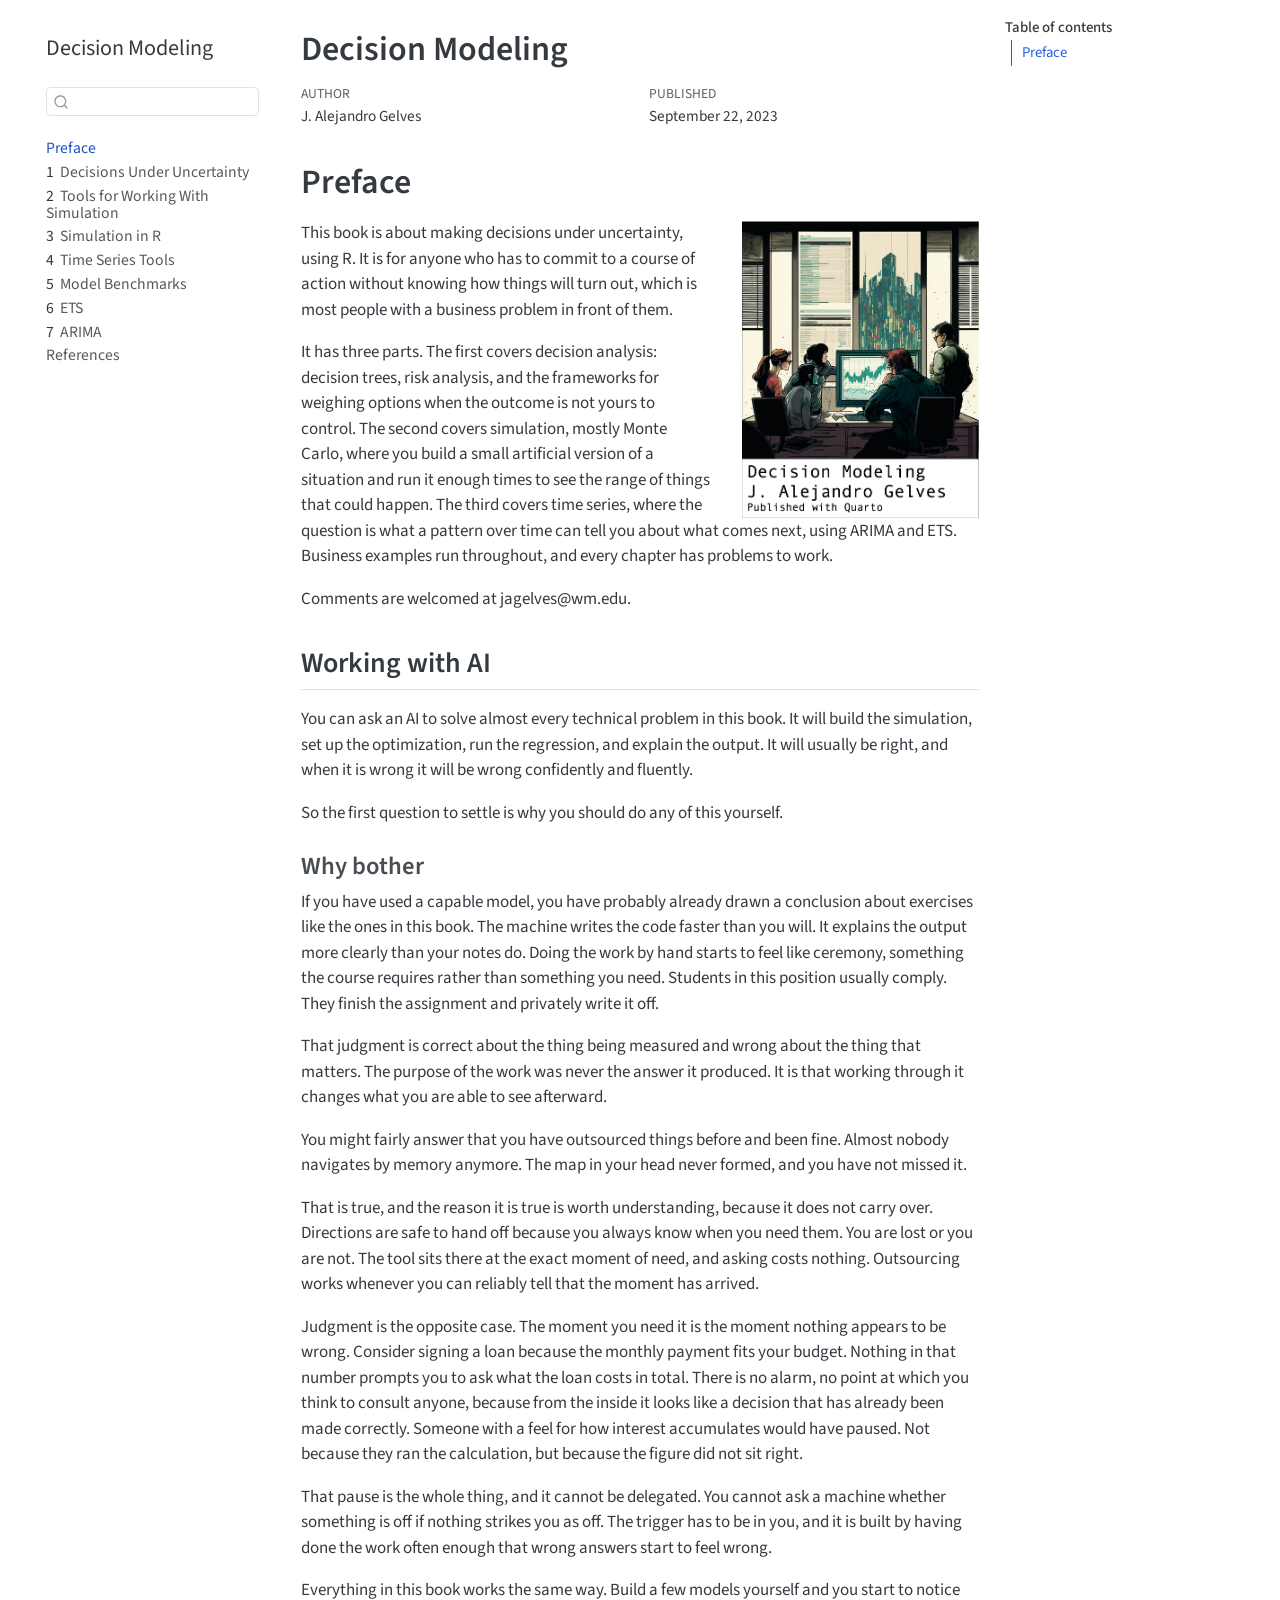
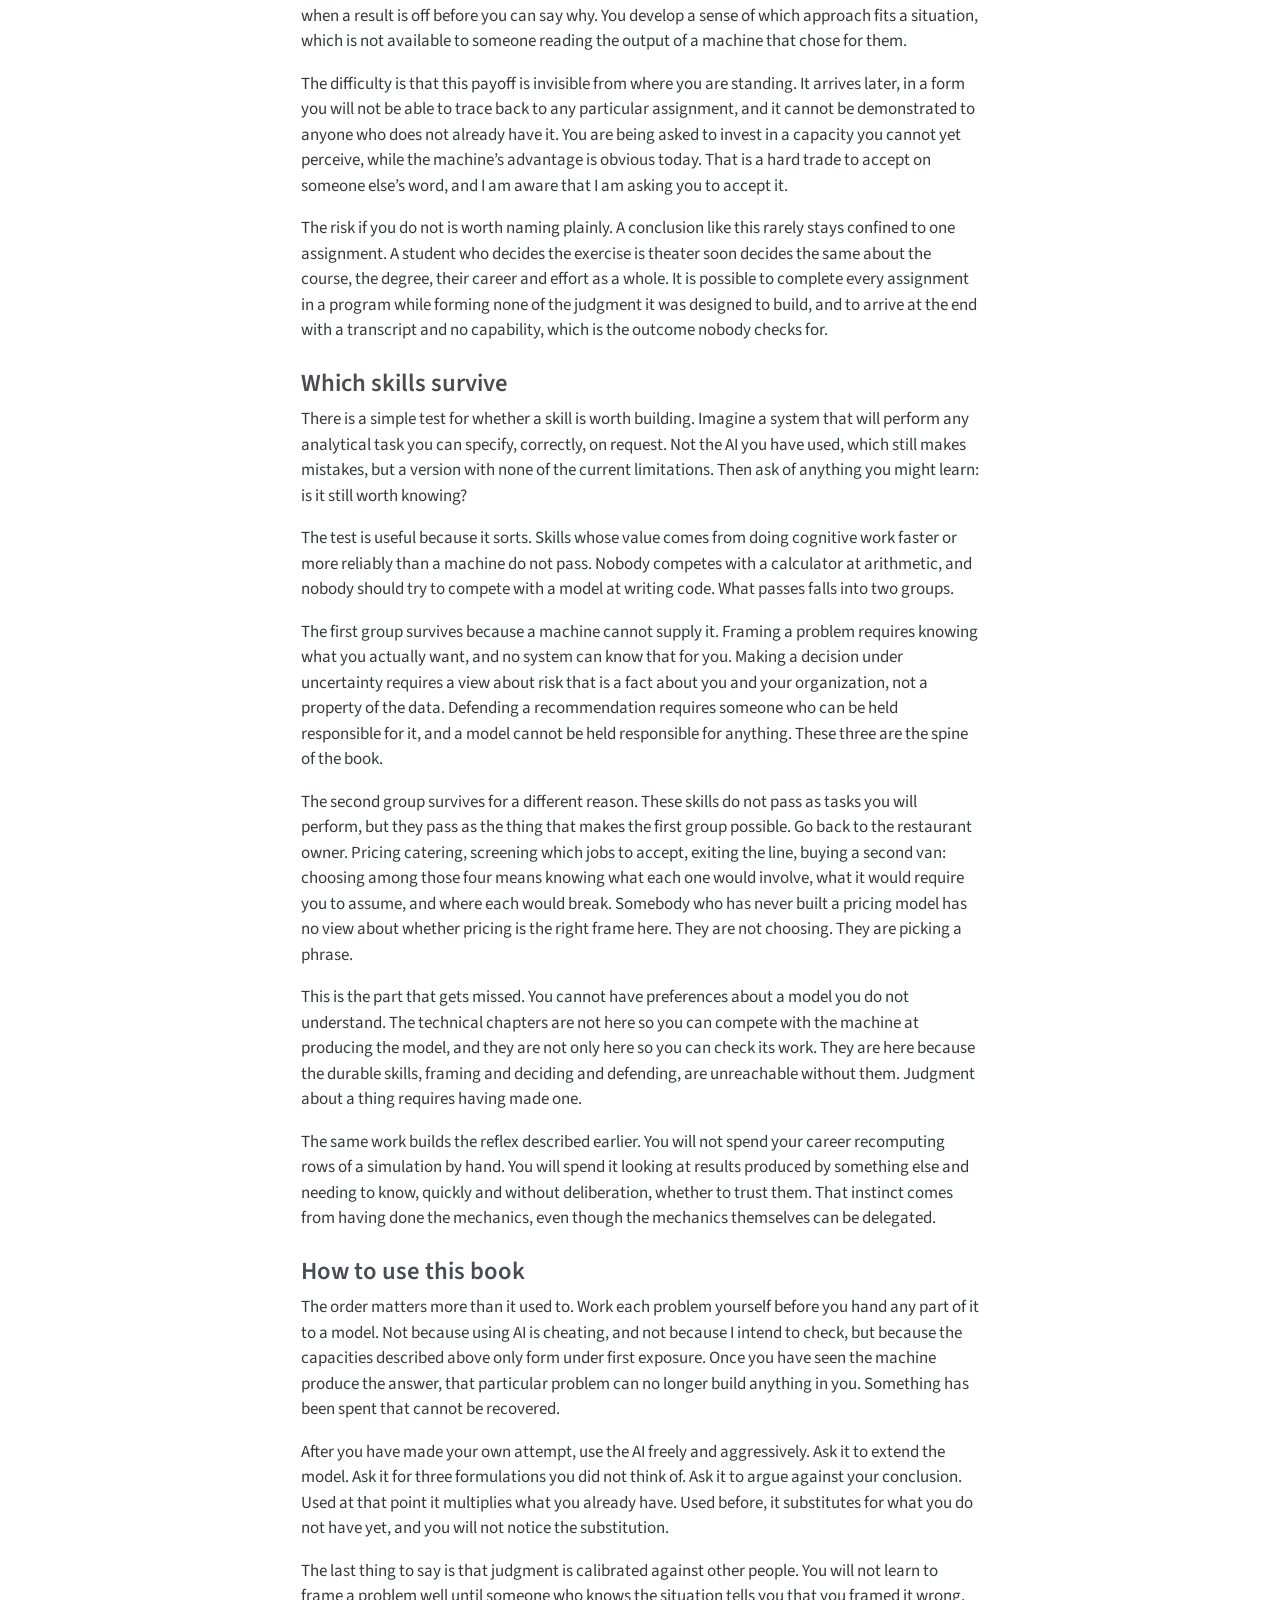
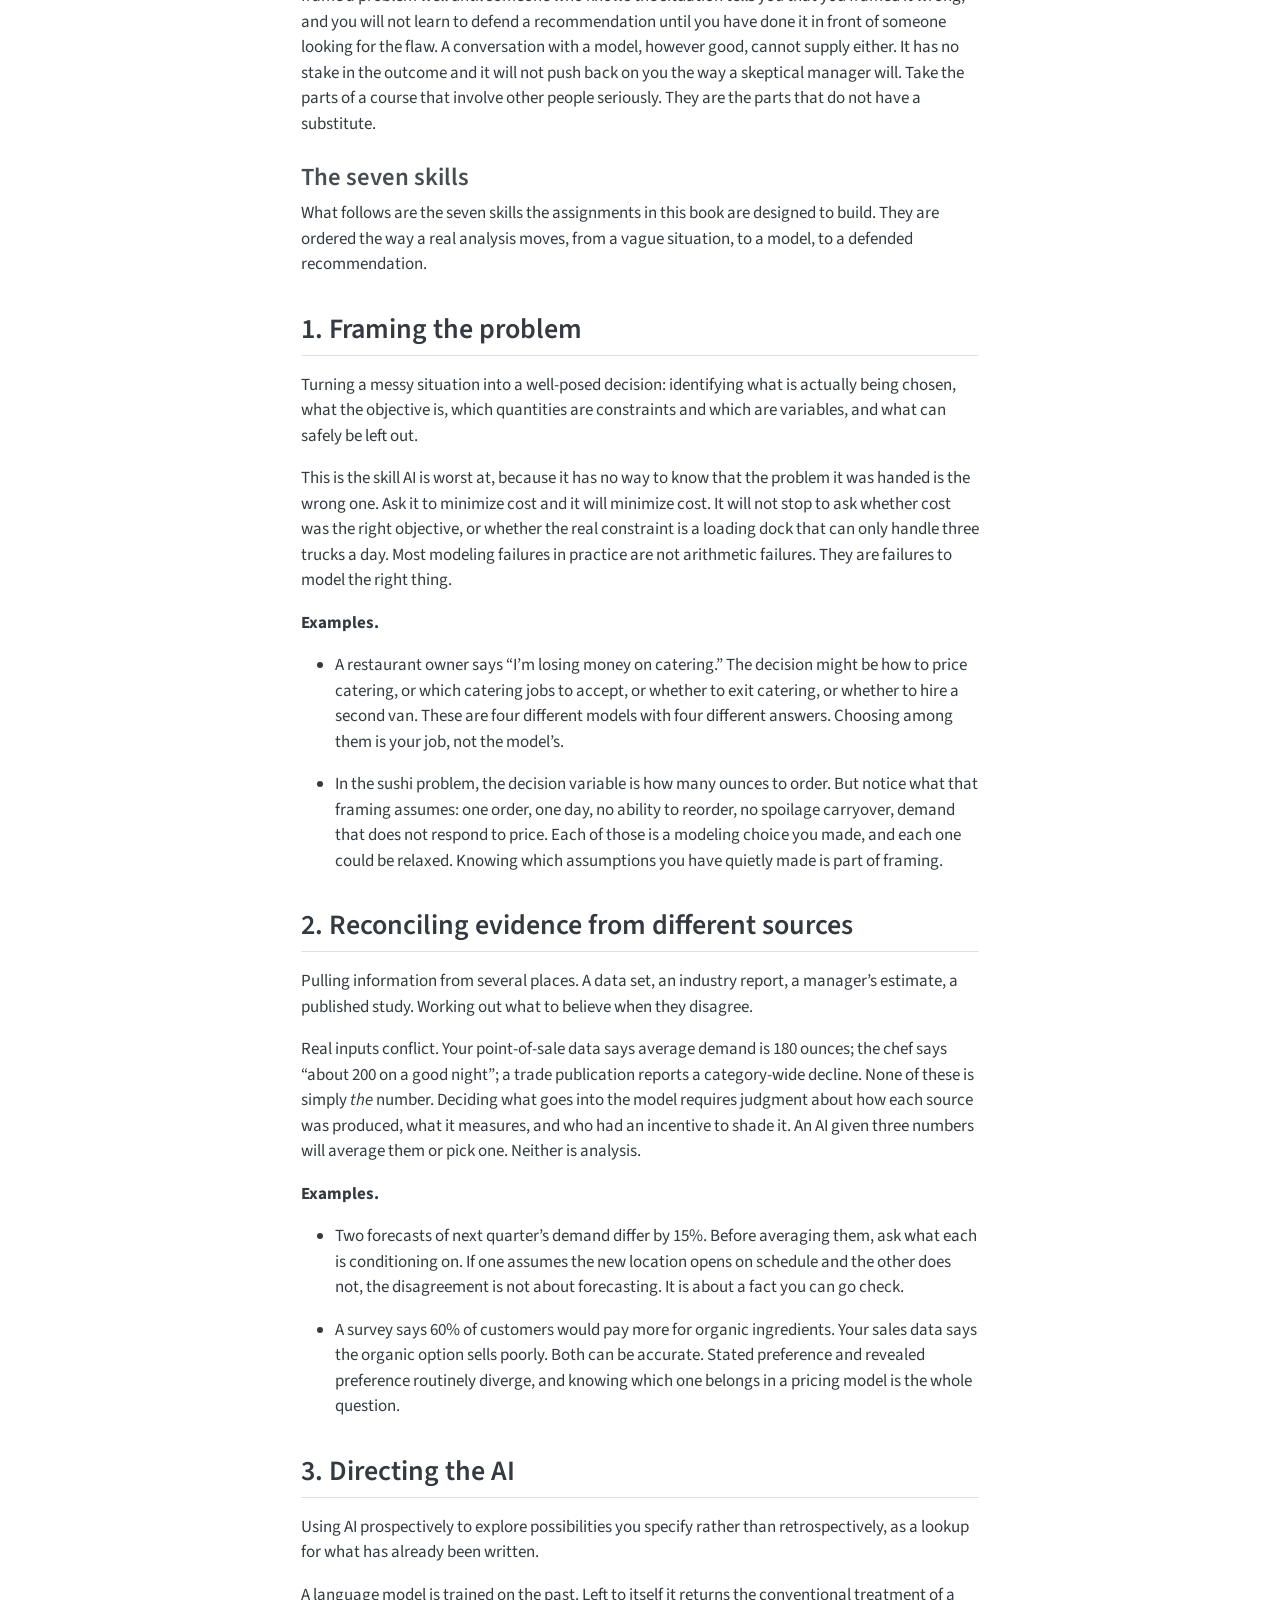
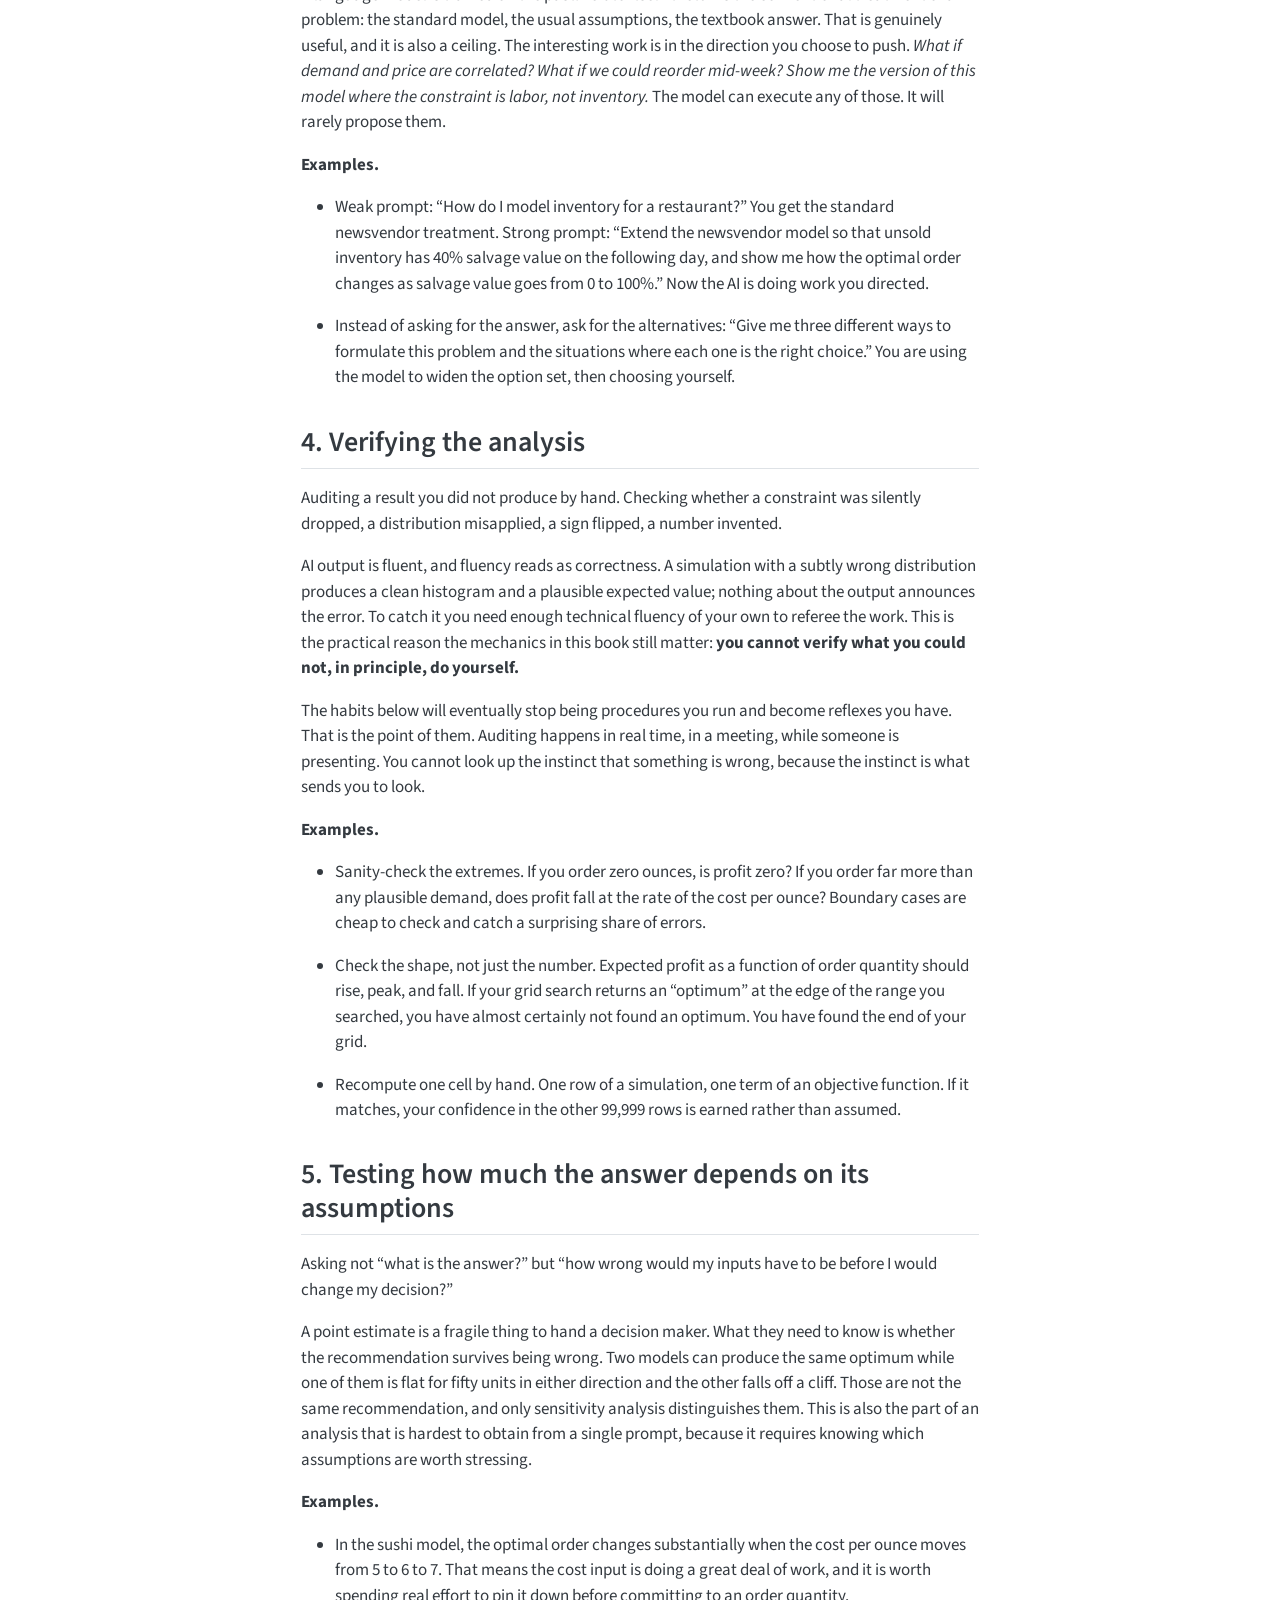
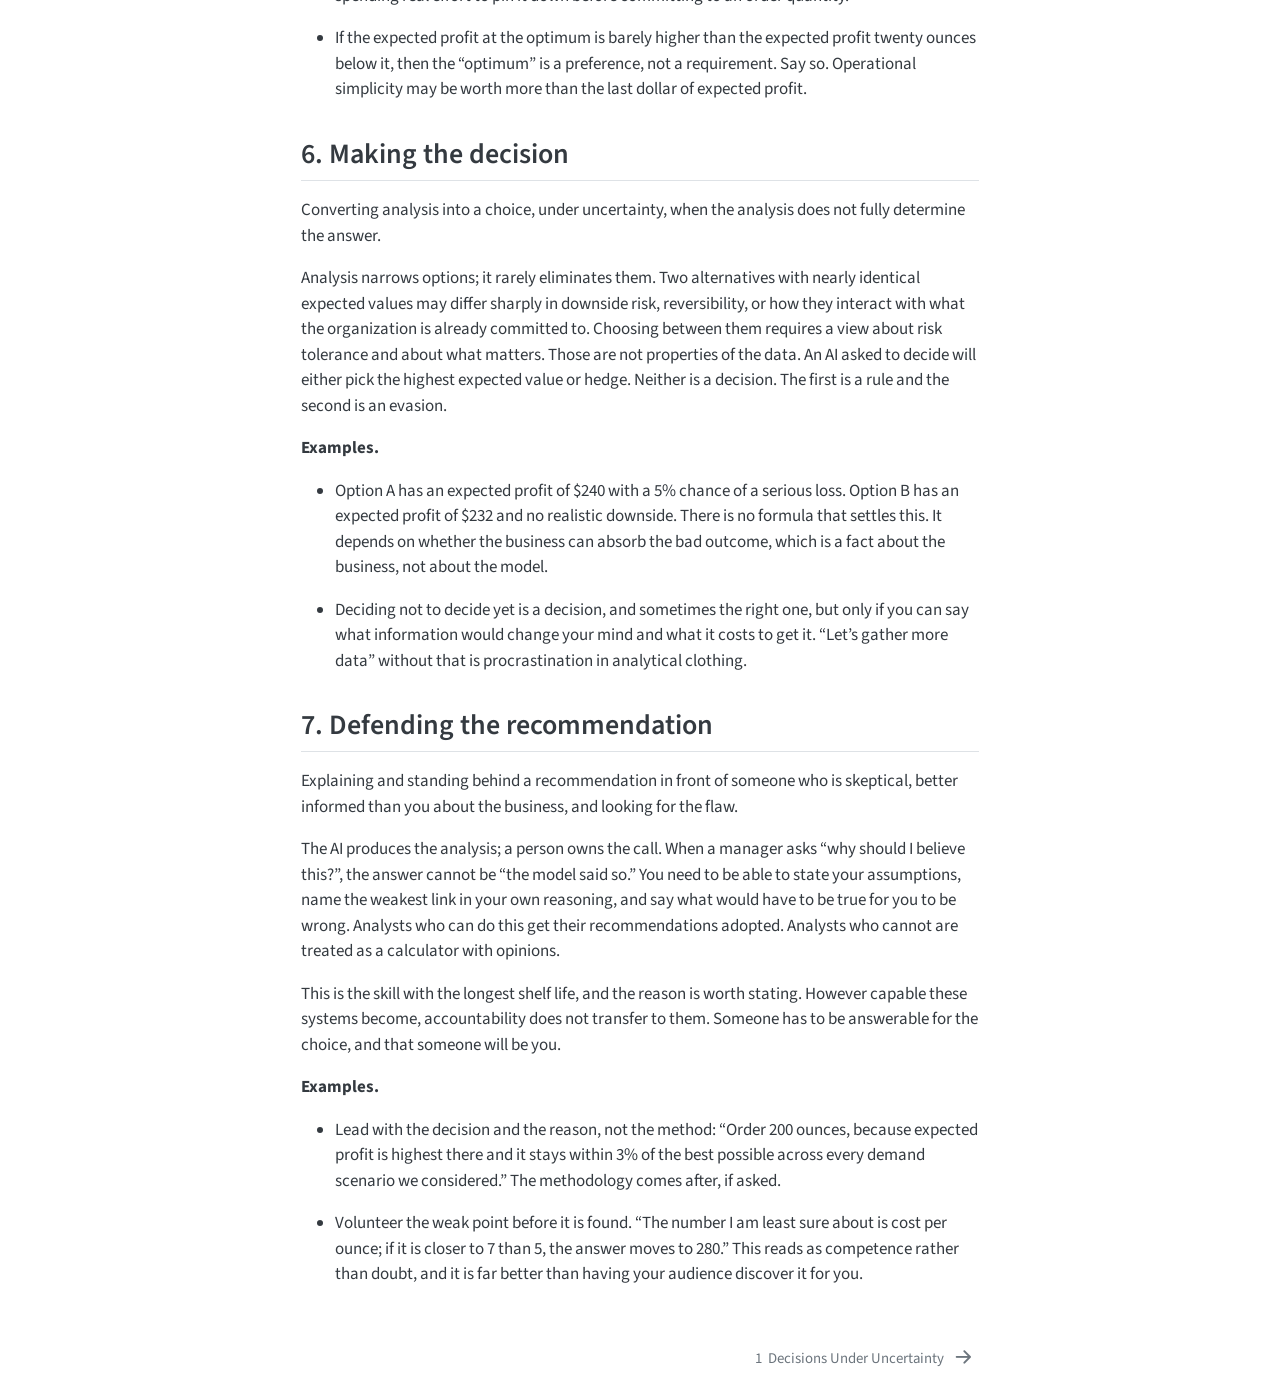
==== commit 4c0b05aa: "changes" ====
--- a/docs/index.html
+++ b/docs/index.html
@@ -182,7 +182,13 @@
   <ul>
   <li><a href="#preface" id="toc-preface" class="nav-link active" data-scroll-target="#preface">Preface</a>
   <ul class="collapse">
-  <li><a href="#sec-working-with-ai" id="toc-sec-working-with-ai" class="nav-link" data-scroll-target="#sec-working-with-ai">Working with AI</a></li>
+  <li><a href="#sec-working-with-ai" id="toc-sec-working-with-ai" class="nav-link" data-scroll-target="#sec-working-with-ai">Working with AI</a>
+  <ul class="collapse">
+  <li><a href="#why-bother" id="toc-why-bother" class="nav-link" data-scroll-target="#why-bother">Why bother</a></li>
+  <li><a href="#which-skills-survive" id="toc-which-skills-survive" class="nav-link" data-scroll-target="#which-skills-survive">Which skills survive</a></li>
+  <li><a href="#how-to-use-this-book" id="toc-how-to-use-this-book" class="nav-link" data-scroll-target="#how-to-use-this-book">How to use this book</a></li>
+  <li><a href="#the-seven-skills" id="toc-the-seven-skills" class="nav-link" data-scroll-target="#the-seven-skills">The seven skills</a></li>
+  </ul></li>
   <li><a href="#framing-the-problem" id="toc-framing-the-problem" class="nav-link" data-scroll-target="#framing-the-problem">1. Framing the problem</a></li>
   <li><a href="#reconciling-evidence-from-different-sources" id="toc-reconciling-evidence-from-different-sources" class="nav-link" data-scroll-target="#reconciling-evidence-from-different-sources">2. Reconciling evidence from different sources</a></li>
   <li><a href="#directing-the-ai" id="toc-directing-the-ai" class="nav-link" data-scroll-target="#directing-the-ai">3. Directing the AI</a></li>
@@ -231,16 +237,44 @@
 
 <section id="preface" class="level1 unnumbered">
 <h1 class="unnumbered">Preface</h1><p><img src="cover.png" title="Decision Modeling" class="quarto-cover-image img-fluid"></p>
-<p>Making informed decisions is crucial in a world of uncertainty and ever-changing dynamics. This book is a guide that explores decision analysis, simulation, and time series techniques using R. It is recommended for anyone seeking to learn data-driven approaches to predict outcomes, simulate scenarios, and make informed choices.</p>
-<p>In the book’s first part, we delve into decision analysis. Here, we explore various frameworks, such as decision trees and risk analysis, enabling us to assess our choices’ potential outcomes and consequences. We uncover strategies to quantify uncertainties, analyze trade-offs, and optimize decision paths. Real-world examples illustrate how these techniques are applied in business scenarios.</p>
-<p>The book’s second part deals with simulation. We create dynamic, virtual environments to mimic complex systems in business and evaluate multiple scenarios. Through Monte Carlo simulation, we unlock the power to predict outcomes and quantify the impacts of our decisions. Practical exercises and step-by-step guidance equip readers with the skills to build and analyze simulations, enabling them to gain deeper insights into the consequences of their choices.</p>
-<p>In the final part of this book, we introduce time series analysis. As time is fundamental in many domains, we explore techniques to extract meaningful patterns and forecast future values. The classical methods of ARIMA and ETS are introduced by illustrating their real-world applications in business. Readers will learn to navigate the intricacies of forecasting and leverage time series insights to enhance decision-making.</p>
+<p>This book is about making decisions under uncertainty, using R. It is for anyone who has to commit to a course of action without knowing how things will turn out, which is most people with a business problem in front of them.</p>
+<p>It has three parts. The first covers decision analysis: decision trees, risk analysis, and the frameworks for weighing options when the outcome is not yours to control. The second covers simulation, mostly Monte Carlo, where you build a small artificial version of a situation and run it enough times to see the range of things that could happen. The third covers time series, where the question is what a pattern over time can tell you about what comes next, using ARIMA and ETS. Business examples run throughout, and every chapter has problems to work.</p>
 <p>Comments are welcomed at jagelves@wm.edu.</p>
 <section id="sec-working-with-ai" class="level2">
 <h2 class="anchored" data-anchor-id="sec-working-with-ai">Working with AI</h2>
 <p>You can ask an AI to solve almost every technical problem in this book. It will build the simulation, set up the optimization, run the regression, and explain the output. It will usually be right, and when it is wrong it will be wrong confidently and fluently.</p>
-<p>That is not a reason to stop learning. It is a reason to be clear about what you are learning. The value of an analyst was never in producing the calculation. It was in knowing which calculation to produce, whether the answer can be trusted, and what to do about it. AI has made that always-true thing obvious.</p>
-<p>This chapter describes seven skills that the assignments in this book are designed to build. They are ordered the way a real analysis moves: from a vague situation, to a model, to a defended recommendation.</p>
+<p>So the first question to settle is why you should do any of this yourself.</p>
+<section id="why-bother" class="level3">
+<h3 class="anchored" data-anchor-id="why-bother">Why bother</h3>
+<p>If you have used a capable model, you have probably already drawn a conclusion about exercises like the ones in this book. The machine writes the code faster than you will. It explains the output more clearly than your notes do. Doing the work by hand starts to feel like ceremony, something the course requires rather than something you need. Students in this position usually comply. They finish the assignment and privately write it off.</p>
+<p>That judgment is correct about the thing being measured and wrong about the thing that matters. The purpose of the work was never the answer it produced. It is that working through it changes what you are able to see afterward.</p>
+<p>You might fairly answer that you have outsourced things before and been fine. Almost nobody navigates by memory anymore. The map in your head never formed, and you have not missed it.</p>
+<p>That is true, and the reason it is true is worth understanding, because it does not carry over. Directions are safe to hand off because you always know when you need them. You are lost or you are not. The tool sits there at the exact moment of need, and asking costs nothing. Outsourcing works whenever you can reliably tell that the moment has arrived.</p>
+<p>Judgment is the opposite case. The moment you need it is the moment nothing appears to be wrong. Consider signing a loan because the monthly payment fits your budget. Nothing in that number prompts you to ask what the loan costs in total. There is no alarm, no point at which you think to consult anyone, because from the inside it looks like a decision that has already been made correctly. Someone with a feel for how interest accumulates would have paused. Not because they ran the calculation, but because the figure did not sit right.</p>
+<p>That pause is the whole thing, and it cannot be delegated. You cannot ask a machine whether something is off if nothing strikes you as off. The trigger has to be in you, and it is built by having done the work often enough that wrong answers start to feel wrong.</p>
+<p>Everything in this book works the same way. Build a few models yourself and you start to notice when a result is off before you can say why. You develop a sense of which approach fits a situation, which is not available to someone reading the output of a machine that chose for them.</p>
+<p>The difficulty is that this payoff is invisible from where you are standing. It arrives later, in a form you will not be able to trace back to any particular assignment, and it cannot be demonstrated to anyone who does not already have it. You are being asked to invest in a capacity you cannot yet perceive, while the machine’s advantage is obvious today. That is a hard trade to accept on someone else’s word, and I am aware that I am asking you to accept it.</p>
+<p>The risk if you do not is worth naming plainly. A conclusion like this rarely stays confined to one assignment. A student who decides the exercise is theater soon decides the same about the course, the degree, their career and effort as a whole. It is possible to complete every assignment in a program while forming none of the judgment it was designed to build, and to arrive at the end with a transcript and no capability, which is the outcome nobody checks for.</p>
+</section>
+<section id="which-skills-survive" class="level3">
+<h3 class="anchored" data-anchor-id="which-skills-survive">Which skills survive</h3>
+<p>There is a simple test for whether a skill is worth building. Imagine a system that will perform any analytical task you can specify, correctly, on request. Not the AI you have used, which still makes mistakes, but a version with none of the current limitations. Then ask of anything you might learn: is it still worth knowing?</p>
+<p>The test is useful because it sorts. Skills whose value comes from doing cognitive work faster or more reliably than a machine do not pass. Nobody competes with a calculator at arithmetic, and nobody should try to compete with a model at writing code. What passes falls into two groups.</p>
+<p>The first group survives because a machine cannot supply it. Framing a problem requires knowing what you actually want, and no system can know that for you. Making a decision under uncertainty requires a view about risk that is a fact about you and your organization, not a property of the data. Defending a recommendation requires someone who can be held responsible for it, and a model cannot be held responsible for anything. These three are the spine of the book.</p>
+<p>The second group survives for a different reason. These skills do not pass as tasks you will perform, but they pass as the thing that makes the first group possible. Go back to the restaurant owner. Pricing catering, screening which jobs to accept, exiting the line, buying a second van: choosing among those four means knowing what each one would involve, what it would require you to assume, and where each would break. Somebody who has never built a pricing model has no view about whether pricing is the right frame here. They are not choosing. They are picking a phrase.</p>
+<p>This is the part that gets missed. You cannot have preferences about a model you do not understand. The technical chapters are not here so you can compete with the machine at producing the model, and they are not only here so you can check its work. They are here because the durable skills, framing and deciding and defending, are unreachable without them. Judgment about a thing requires having made one.</p>
+<p>The same work builds the reflex described earlier. You will not spend your career recomputing rows of a simulation by hand. You will spend it looking at results produced by something else and needing to know, quickly and without deliberation, whether to trust them. That instinct comes from having done the mechanics, even though the mechanics themselves can be delegated.</p>
+</section>
+<section id="how-to-use-this-book" class="level3">
+<h3 class="anchored" data-anchor-id="how-to-use-this-book">How to use this book</h3>
+<p>The order matters more than it used to. Work each problem yourself before you hand any part of it to a model. Not because using AI is cheating, and not because I intend to check, but because the capacities described above only form under first exposure. Once you have seen the machine produce the answer, that particular problem can no longer build anything in you. Something has been spent that cannot be recovered.</p>
+<p>After you have made your own attempt, use the AI freely and aggressively. Ask it to extend the model. Ask it for three formulations you did not think of. Ask it to argue against your conclusion. Used at that point it multiplies what you already have. Used before, it substitutes for what you do not have yet, and you will not notice the substitution.</p>
+<p>The last thing to say is that judgment is calibrated against other people. You will not learn to frame a problem well until someone who knows the situation tells you that you framed it wrong, and you will not learn to defend a recommendation until you have done it in front of someone looking for the flaw. A conversation with a model, however good, cannot supply either. It has no stake in the outcome and it will not push back on you the way a skeptical manager will. Take the parts of a course that involve other people seriously. They are the parts that do not have a substitute.</p>
+</section>
+<section id="the-seven-skills" class="level3">
+<h3 class="anchored" data-anchor-id="the-seven-skills">The seven skills</h3>
+<p>What follows are the seven skills the assignments in this book are designed to build. They are ordered the way a real analysis moves, from a vague situation, to a model, to a defended recommendation.</p>
+</section>
 </section>
 <section id="framing-the-problem" class="level2">
 <h2 class="anchored" data-anchor-id="framing-the-problem">1. Framing the problem</h2>
@@ -265,7 +299,7 @@
 <section id="directing-the-ai" class="level2">
 <h2 class="anchored" data-anchor-id="directing-the-ai">3. Directing the AI</h2>
 <p>Using AI prospectively to explore possibilities you specify rather than retrospectively, as a lookup for what has already been written.</p>
-<p>A language model is trained on the past. Left to itself it returns the conventional treatment of a problem: the standard model, the usual assumptions, the textbook answer. That is genuinely useful, and it is also a ceiling. The interesting work is in the direction you choose to push: <em>what if demand and price are correlated?</em> <em>What if we could reorder mid-week?</em> <em>Show me the version of this model where the constraint is labor, not inventory.</em> The model can execute any of those. It will rarely propose them.</p>
+<p>A language model is trained on the past. Left to itself it returns the conventional treatment of a problem: the standard model, the usual assumptions, the textbook answer. That is genuinely useful, and it is also a ceiling. The interesting work is in the direction you choose to push. <em>What if demand and price are correlated?</em> <em>What if we could reorder mid-week?</em> <em>Show me the version of this model where the constraint is labor, not inventory.</em> The model can execute any of those. It will rarely propose them.</p>
 <p><strong>Examples.</strong></p>
 <ul>
 <li><p>Weak prompt: “How do I model inventory for a restaurant?” You get the standard newsvendor treatment. Strong prompt: “Extend the newsvendor model so that unsold inventory has 40% salvage value on the following day, and show me how the optimal order changes as salvage value goes from 0 to 100%.” Now the AI is doing work you directed.</p></li>
@@ -276,10 +310,11 @@
 <h2 class="anchored" data-anchor-id="verifying-the-analysis">4. Verifying the analysis</h2>
 <p>Auditing a result you did not produce by hand. Checking whether a constraint was silently dropped, a distribution misapplied, a sign flipped, a number invented.</p>
 <p>AI output is fluent, and fluency reads as correctness. A simulation with a subtly wrong distribution produces a clean histogram and a plausible expected value; nothing about the output announces the error. To catch it you need enough technical fluency of your own to referee the work. This is the practical reason the mechanics in this book still matter: <strong>you cannot verify what you could not, in principle, do yourself.</strong></p>
+<p>The habits below will eventually stop being procedures you run and become reflexes you have. That is the point of them. Auditing happens in real time, in a meeting, while someone is presenting. You cannot look up the instinct that something is wrong, because the instinct is what sends you to look.</p>
 <p><strong>Examples.</strong></p>
 <ul>
 <li><p>Sanity-check the extremes. If you order zero ounces, is profit zero? If you order far more than any plausible demand, does profit fall at the rate of the cost per ounce? Boundary cases are cheap to check and catch a surprising share of errors.</p></li>
-<li><p>Check the shape, not just the number. Expected profit as a function of order quantity should rise, peak, and fall. If your grid search returns an “optimum” at the edge of the range you searched, you have almost certainly not found an optimum — you have found the end of your grid.</p></li>
+<li><p>Check the shape, not just the number. Expected profit as a function of order quantity should rise, peak, and fall. If your grid search returns an “optimum” at the edge of the range you searched, you have almost certainly not found an optimum. You have found the end of your grid.</p></li>
 <li><p>Recompute one cell by hand. One row of a simulation, one term of an objective function. If it matches, your confidence in the other 99,999 rows is earned rather than assumed.</p></li>
 </ul>
 </section>
@@ -296,7 +331,7 @@
 <section id="making-the-decision" class="level2">
 <h2 class="anchored" data-anchor-id="making-the-decision">6. Making the decision</h2>
 <p>Converting analysis into a choice, under uncertainty, when the analysis does not fully determine the answer.</p>
-<p>Analysis narrows options; it rarely eliminates them. Two alternatives with nearly identical expected values may differ sharply in downside risk, reversibility, or how they interact with what the organization is already committed to. Choosing between them requires a view about risk tolerance and about what matters. Those are not properties of the data. An AI asked to decide will either pick the highest expected value or hedge. Neither is a decision; the first is a rule and the second is an evasion.</p>
+<p>Analysis narrows options; it rarely eliminates them. Two alternatives with nearly identical expected values may differ sharply in downside risk, reversibility, or how they interact with what the organization is already committed to. Choosing between them requires a view about risk tolerance and about what matters. Those are not properties of the data. An AI asked to decide will either pick the highest expected value or hedge. Neither is a decision. The first is a rule and the second is an evasion.</p>
 <p><strong>Examples.</strong></p>
 <ul>
 <li><p>Option A has an expected profit of $240 with a 5% chance of a serious loss. Option B has an expected profit of $232 and no realistic downside. There is no formula that settles this. It depends on whether the business can absorb the bad outcome, which is a fact about the business, not about the model.</p></li>
@@ -307,10 +342,11 @@
 <h2 class="anchored" data-anchor-id="defending-the-recommendation">7. Defending the recommendation</h2>
 <p>Explaining and standing behind a recommendation in front of someone who is skeptical, better informed than you about the business, and looking for the flaw.</p>
 <p>The AI produces the analysis; a person owns the call. When a manager asks “why should I believe this?”, the answer cannot be “the model said so.” You need to be able to state your assumptions, name the weakest link in your own reasoning, and say what would have to be true for you to be wrong. Analysts who can do this get their recommendations adopted. Analysts who cannot are treated as a calculator with opinions.</p>
+<p>This is the skill with the longest shelf life, and the reason is worth stating. However capable these systems become, accountability does not transfer to them. Someone has to be answerable for the choice, and that someone will be you.</p>
 <p><strong>Examples.</strong></p>
 <ul>
 <li><p>Lead with the decision and the reason, not the method: “Order 200 ounces, because expected profit is highest there and it stays within 3% of the best possible across every demand scenario we considered.” The methodology comes after, if asked.</p></li>
-<li><p>Volunteer the weak point before it is found. “The number I am least sure about is cost per ounce; if it is closer to 7 than 5, the answer moves to 280.” This reads as competence, not doubt — and it is far better than having your audience discover it for you.</p></li>
+<li><p>Volunteer the weak point before it is found. “The number I am least sure about is cost per ounce; if it is closer to 7 than 5, the answer moves to 280.” This reads as competence rather than doubt, and it is far better than having your audience discover it for you.</p></li>
 </ul>
 
 
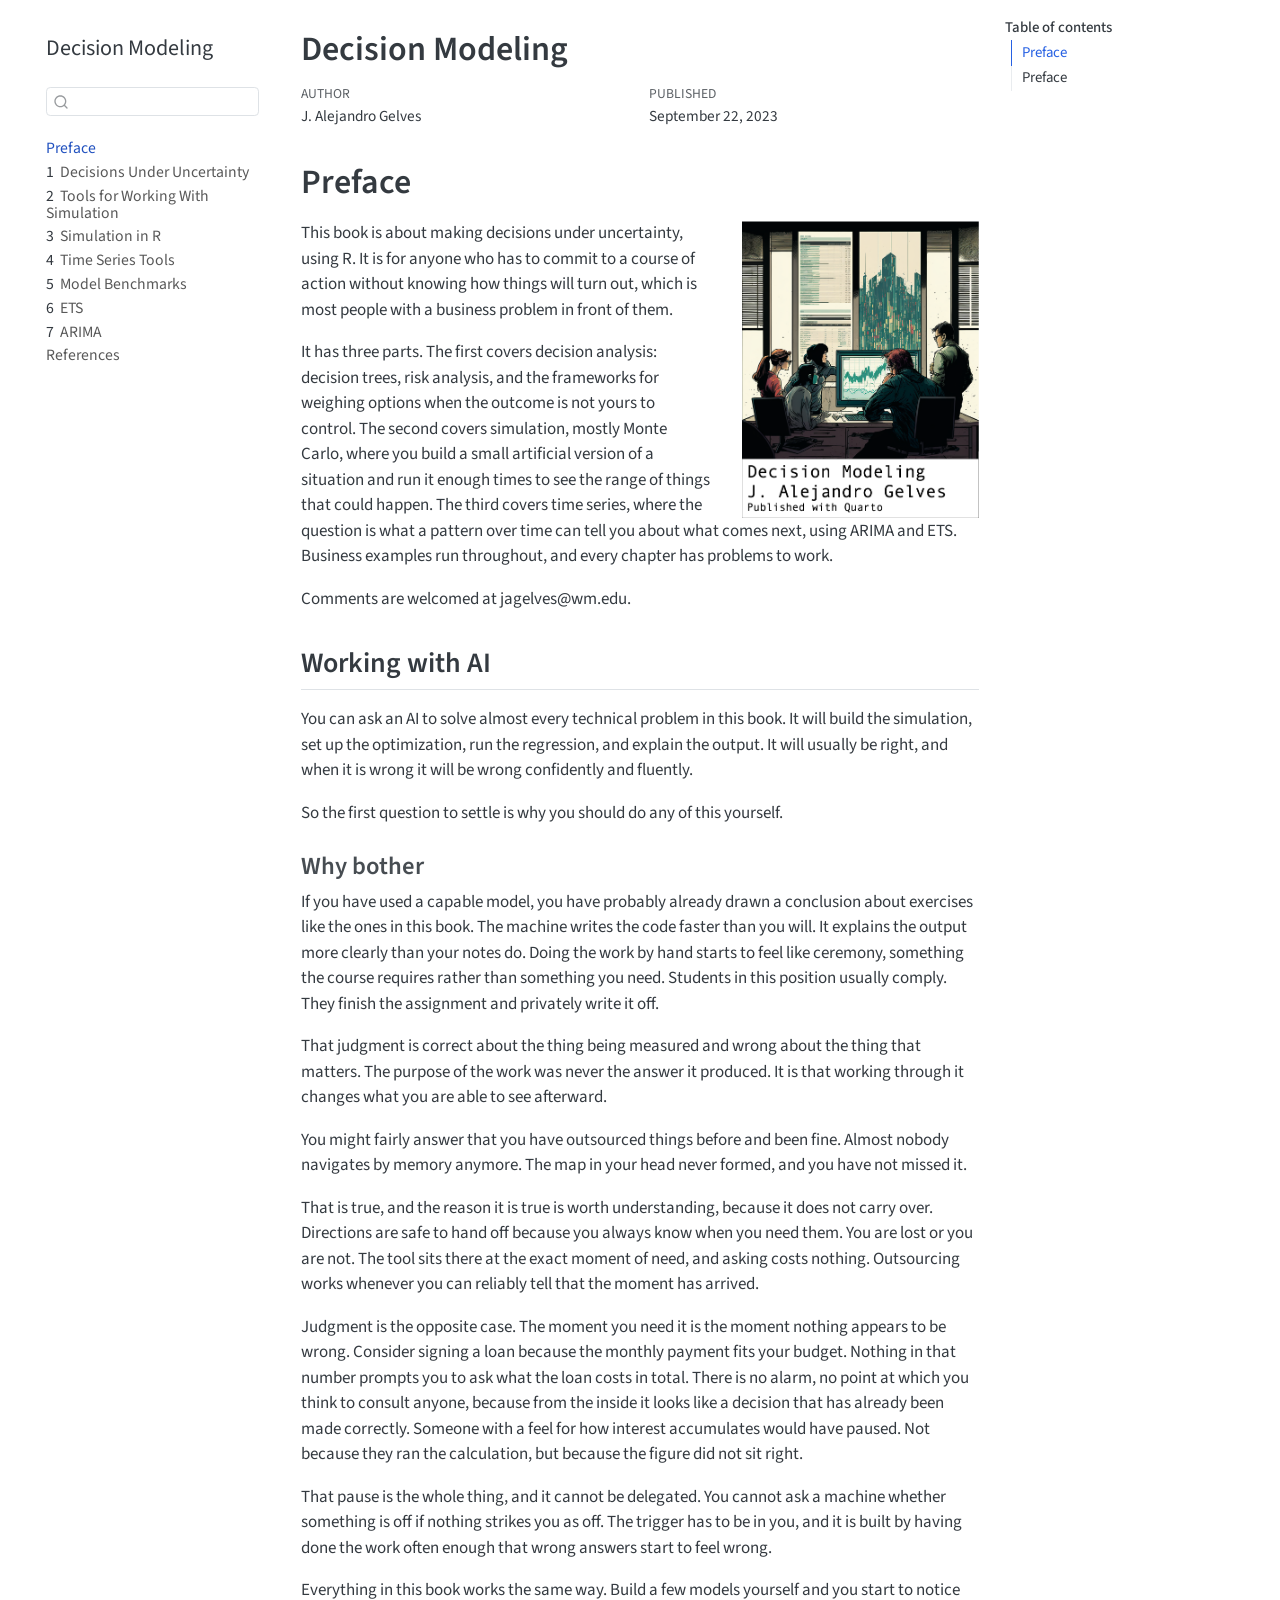
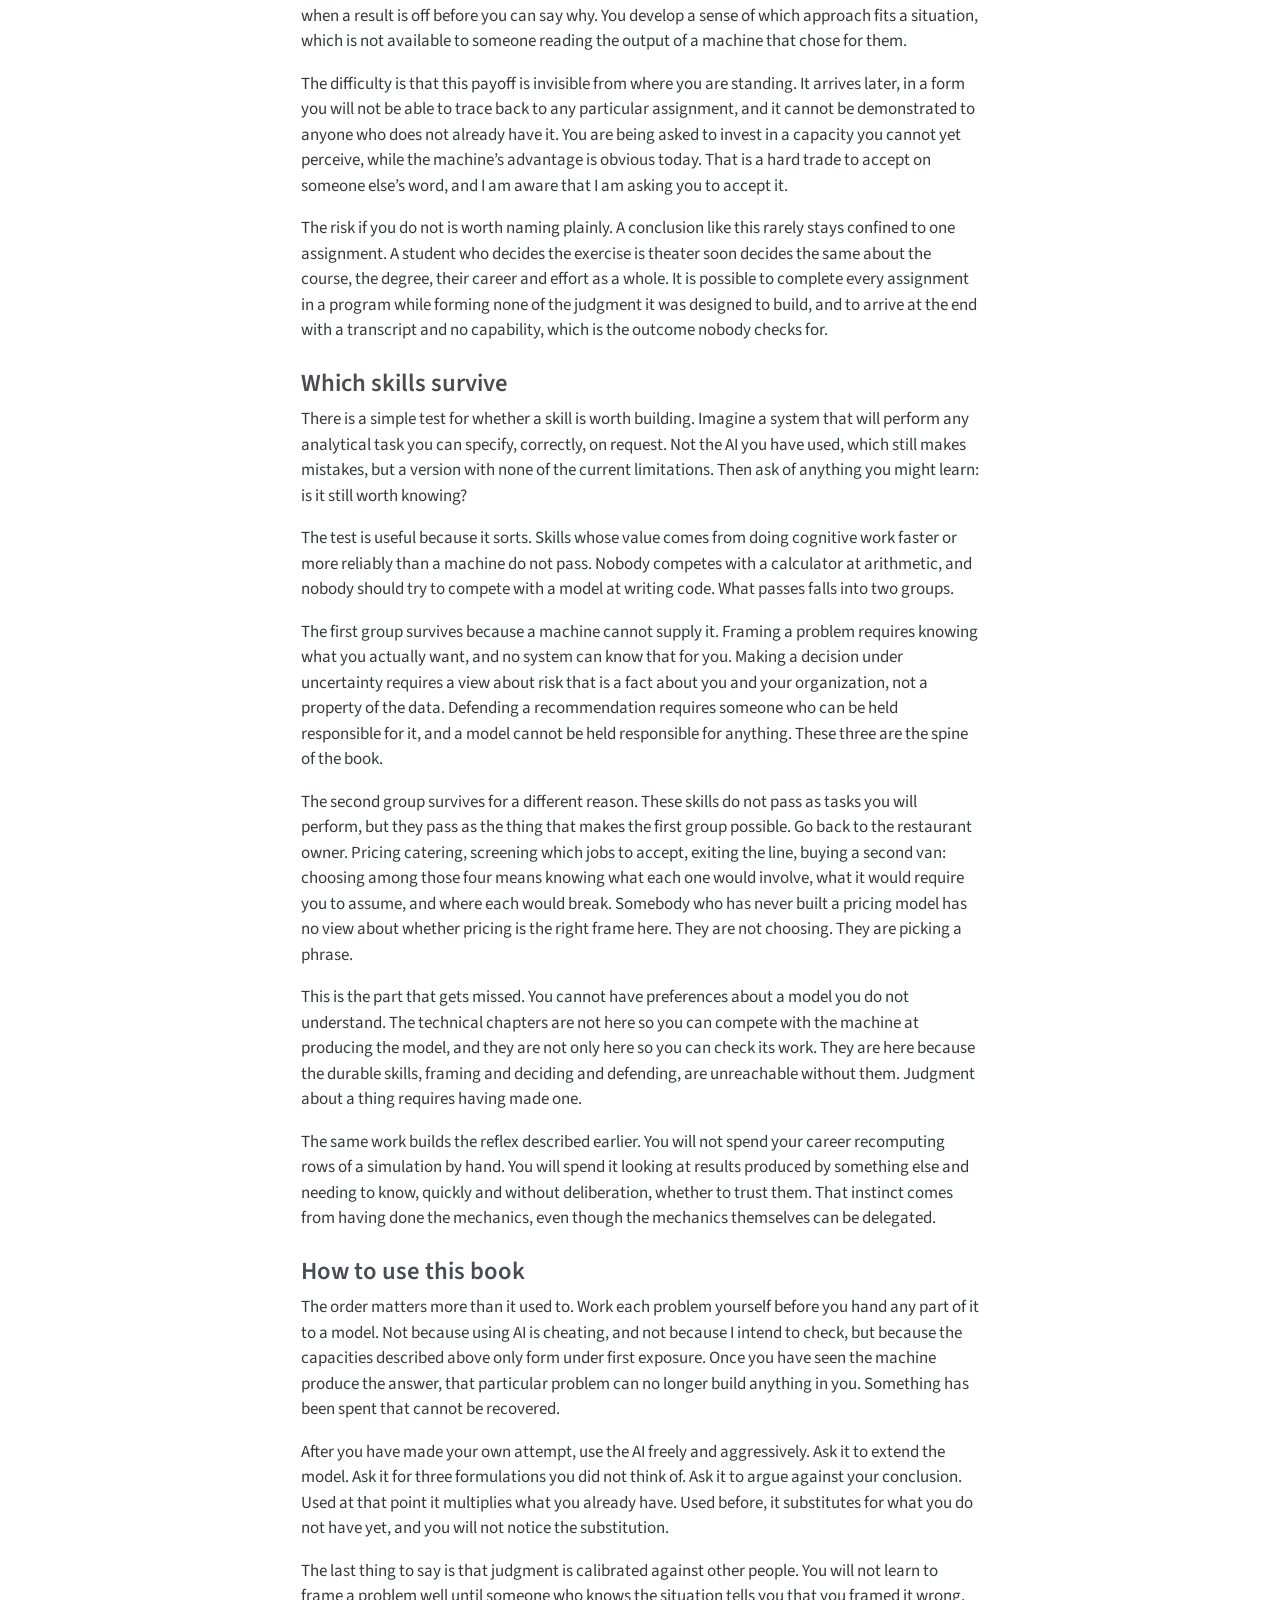
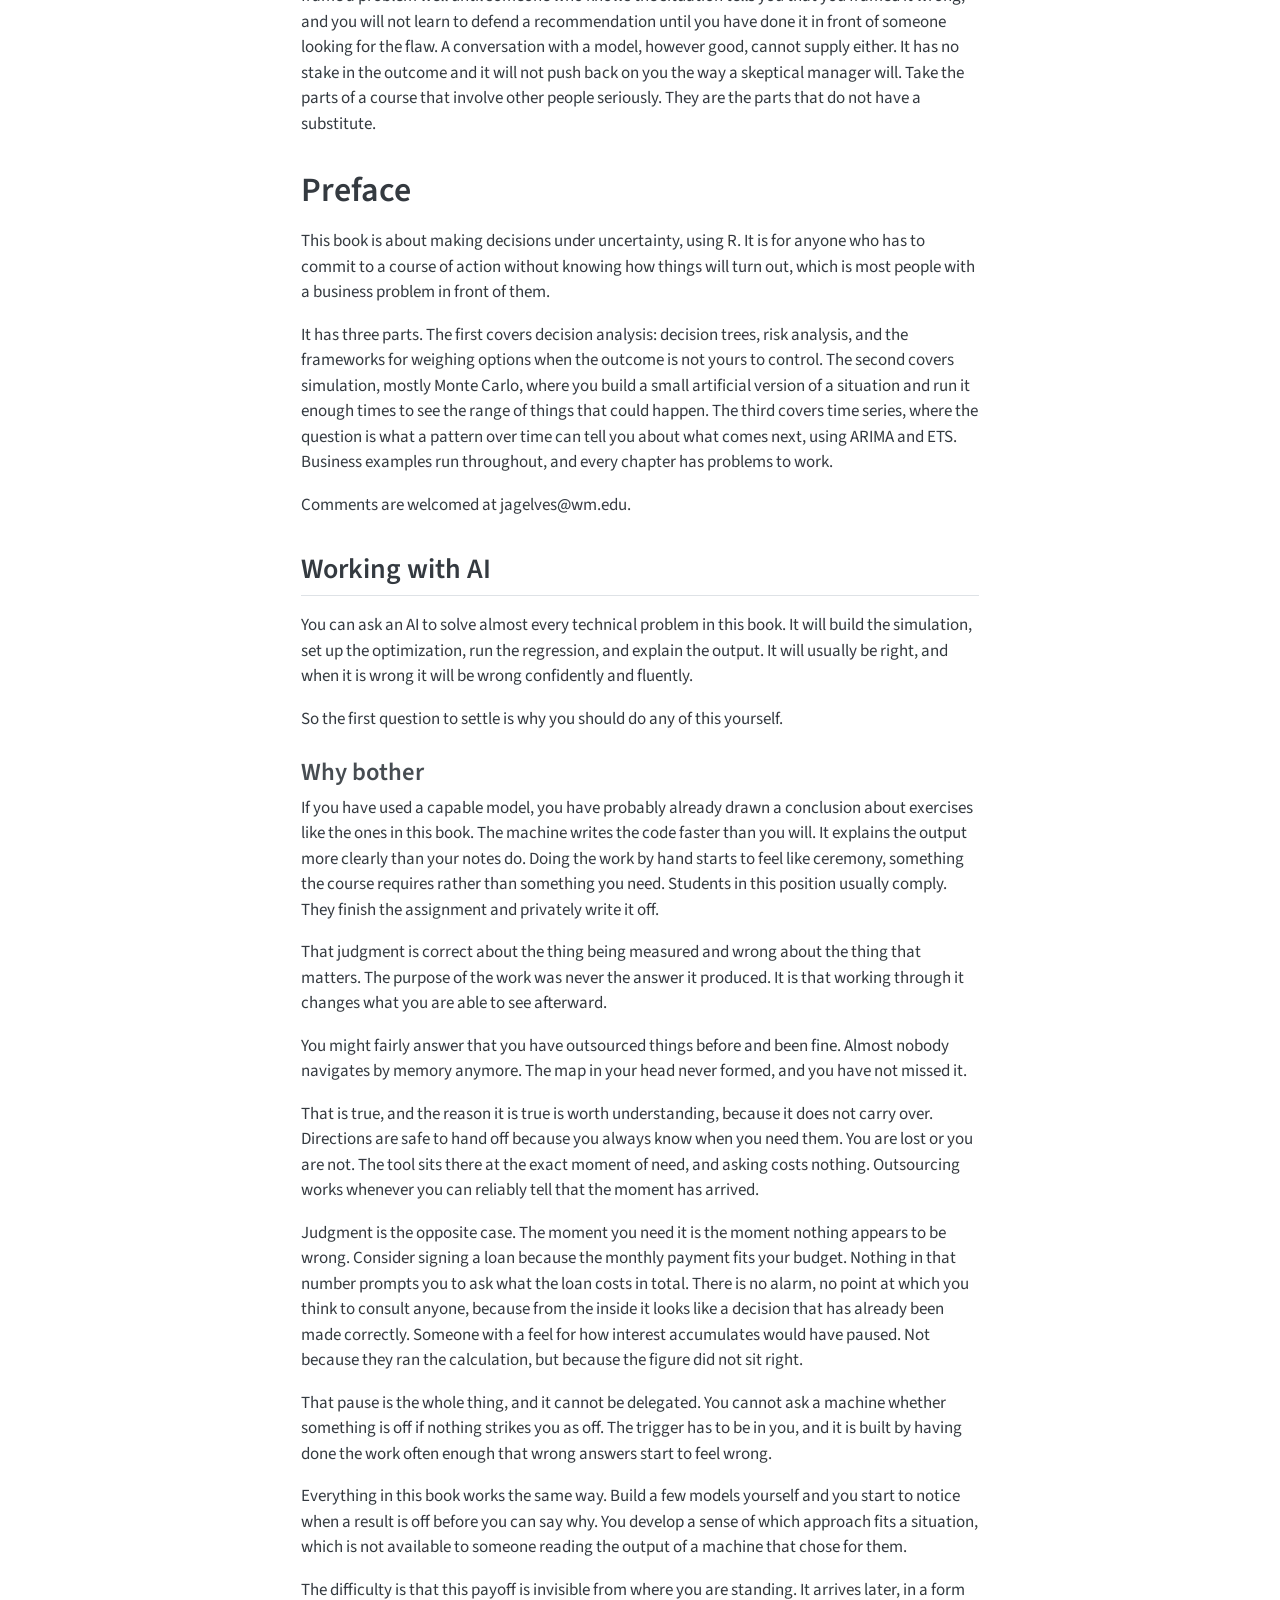
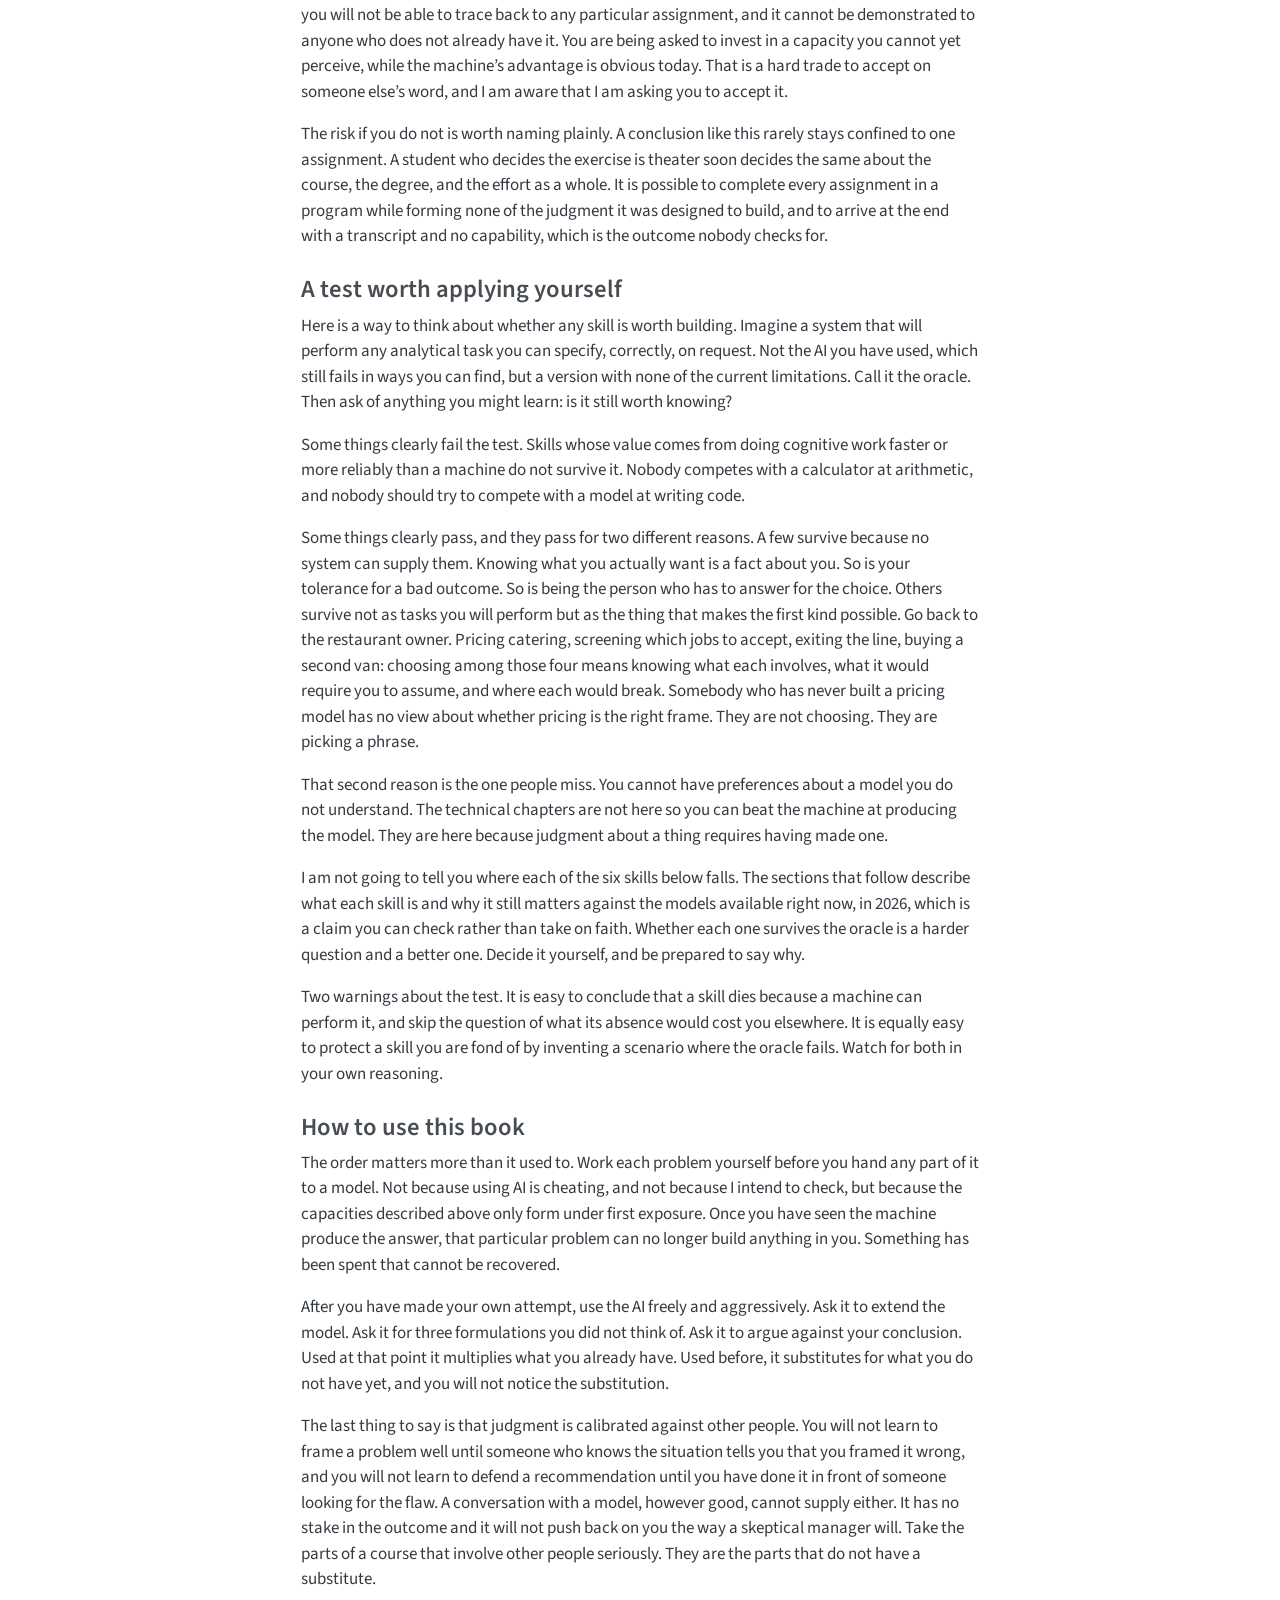
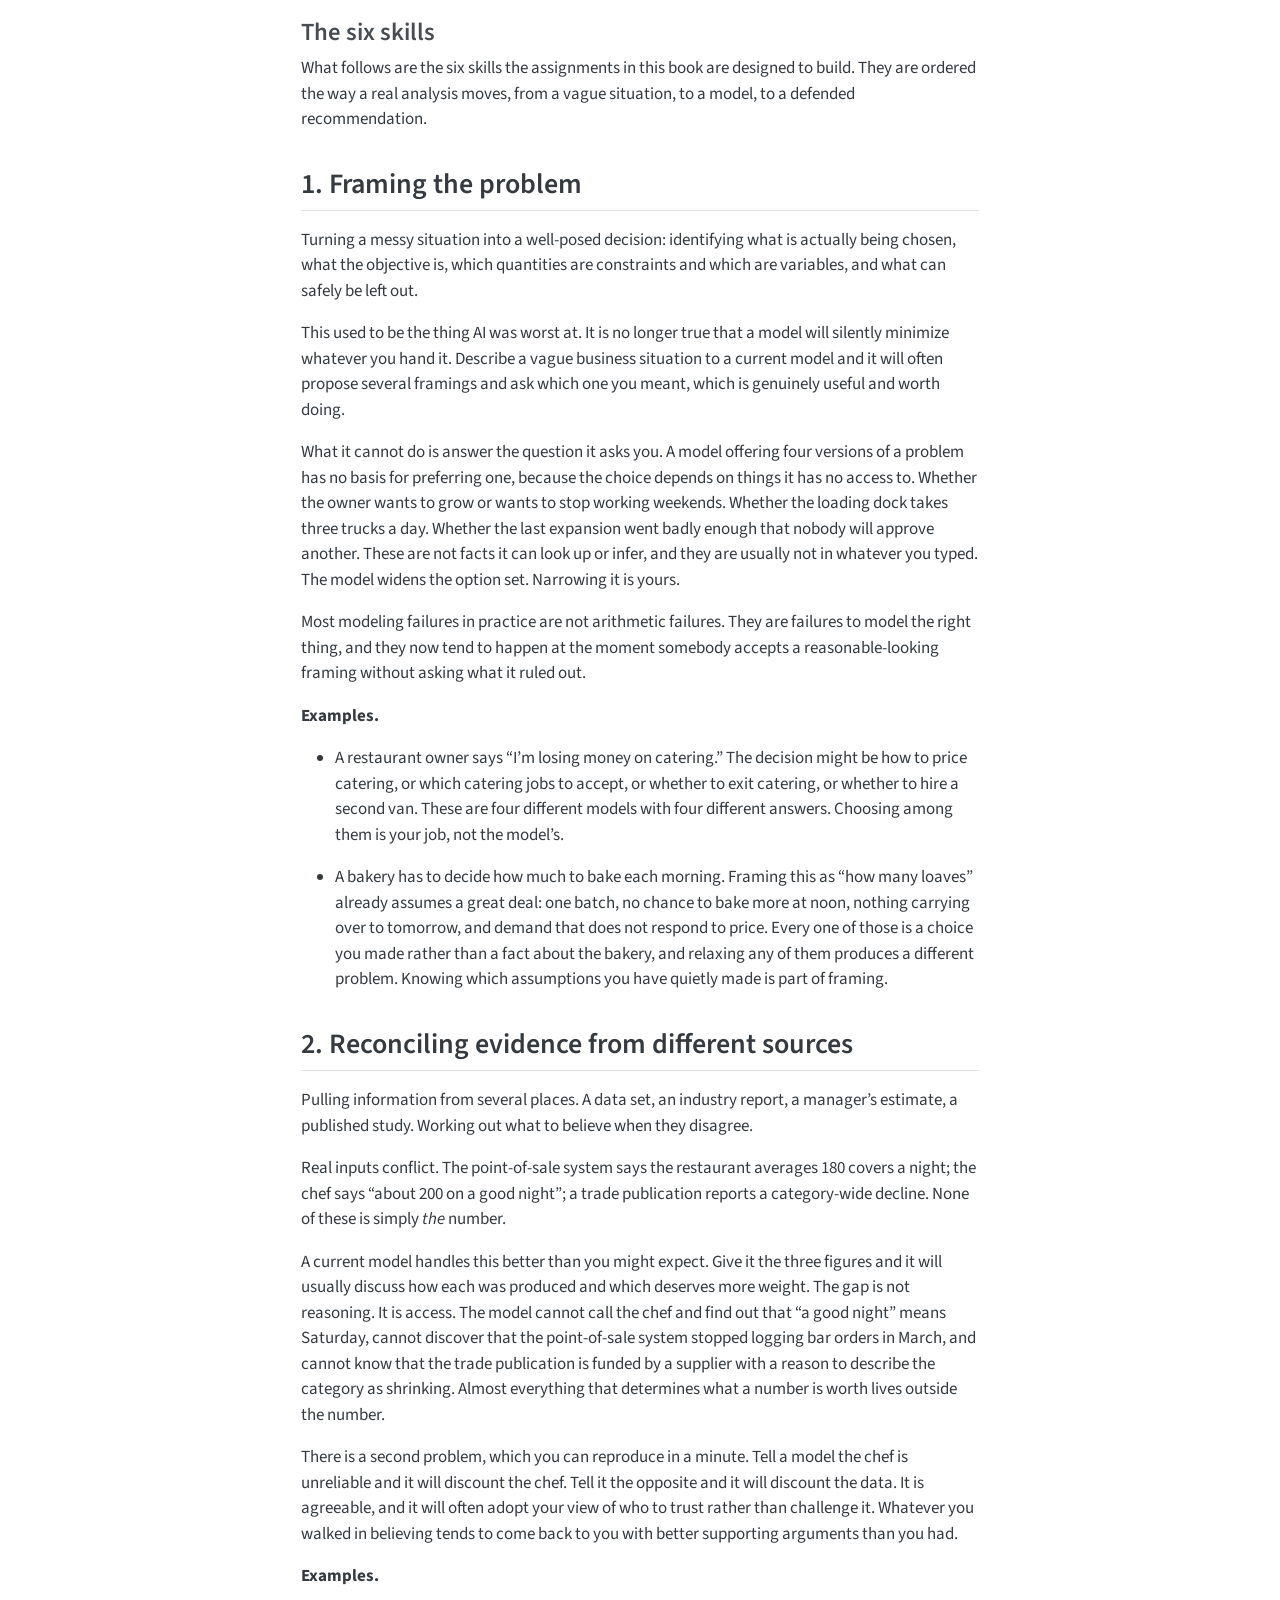
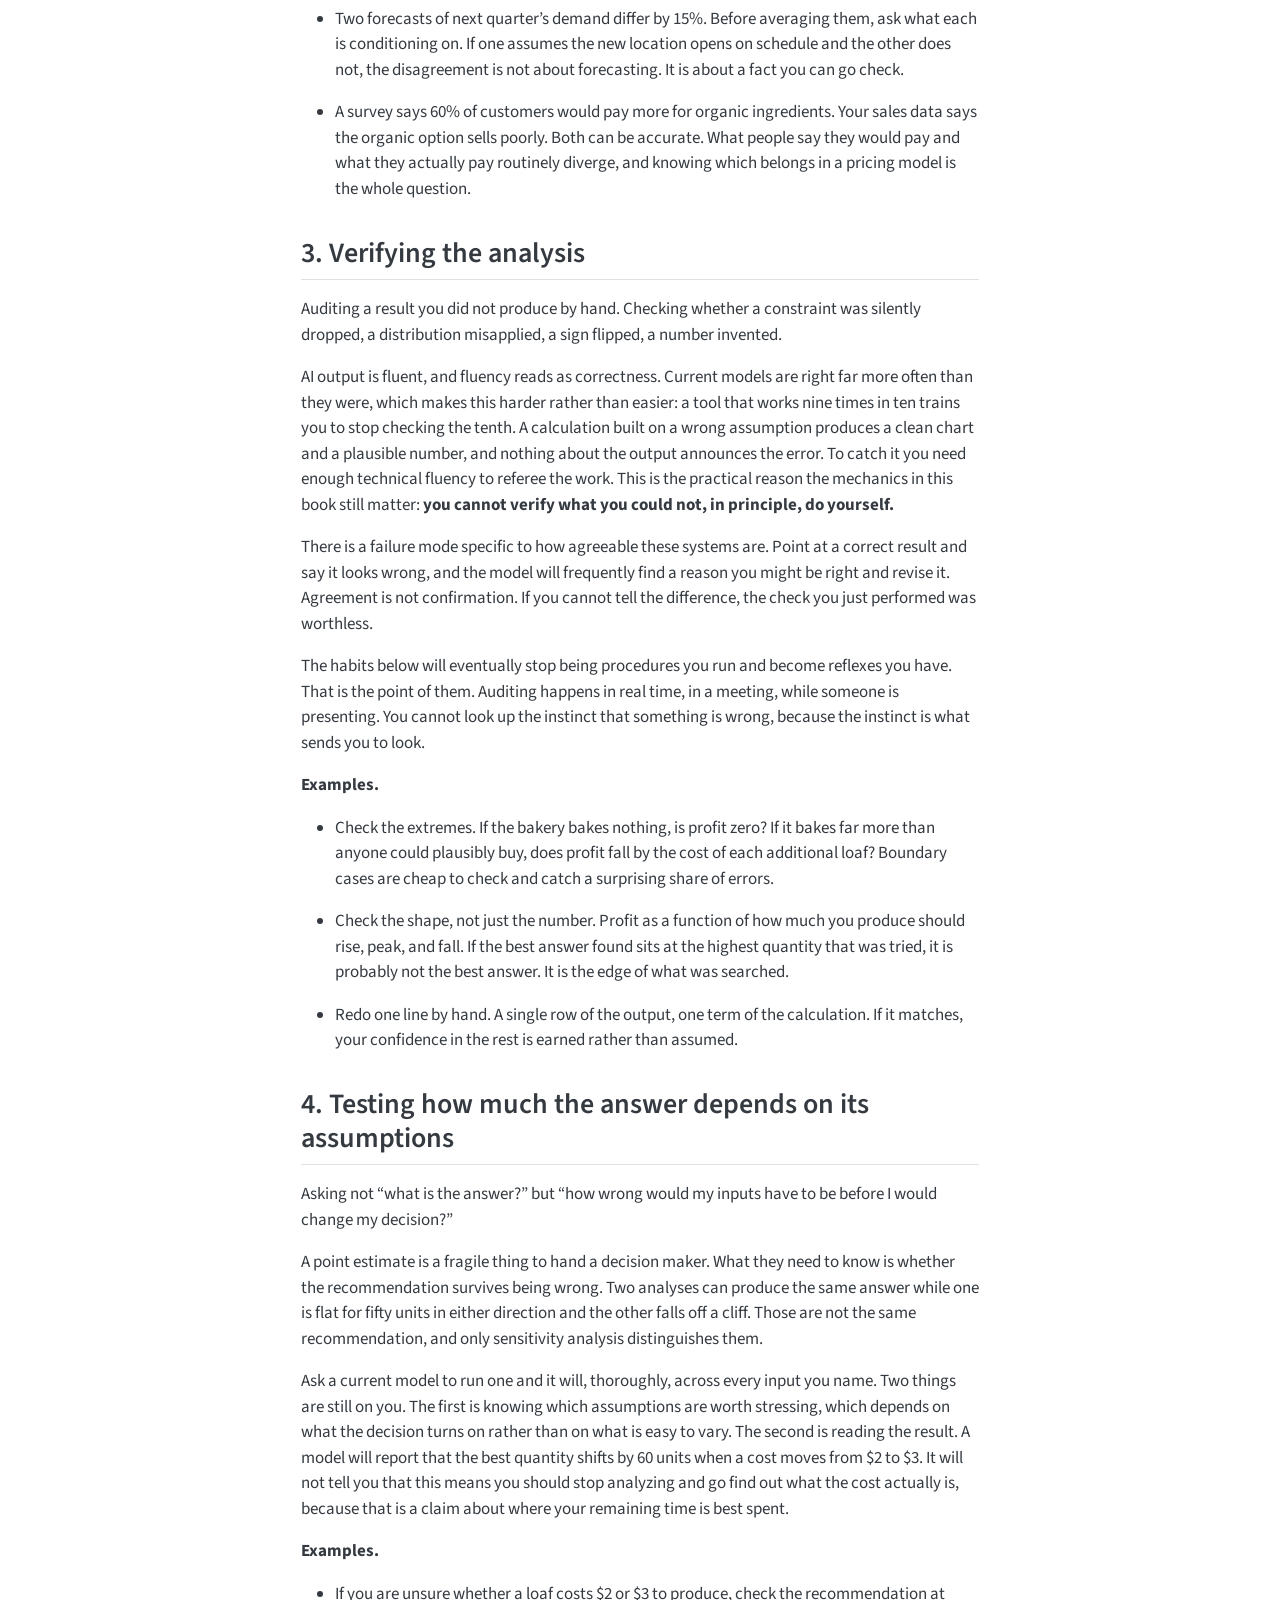
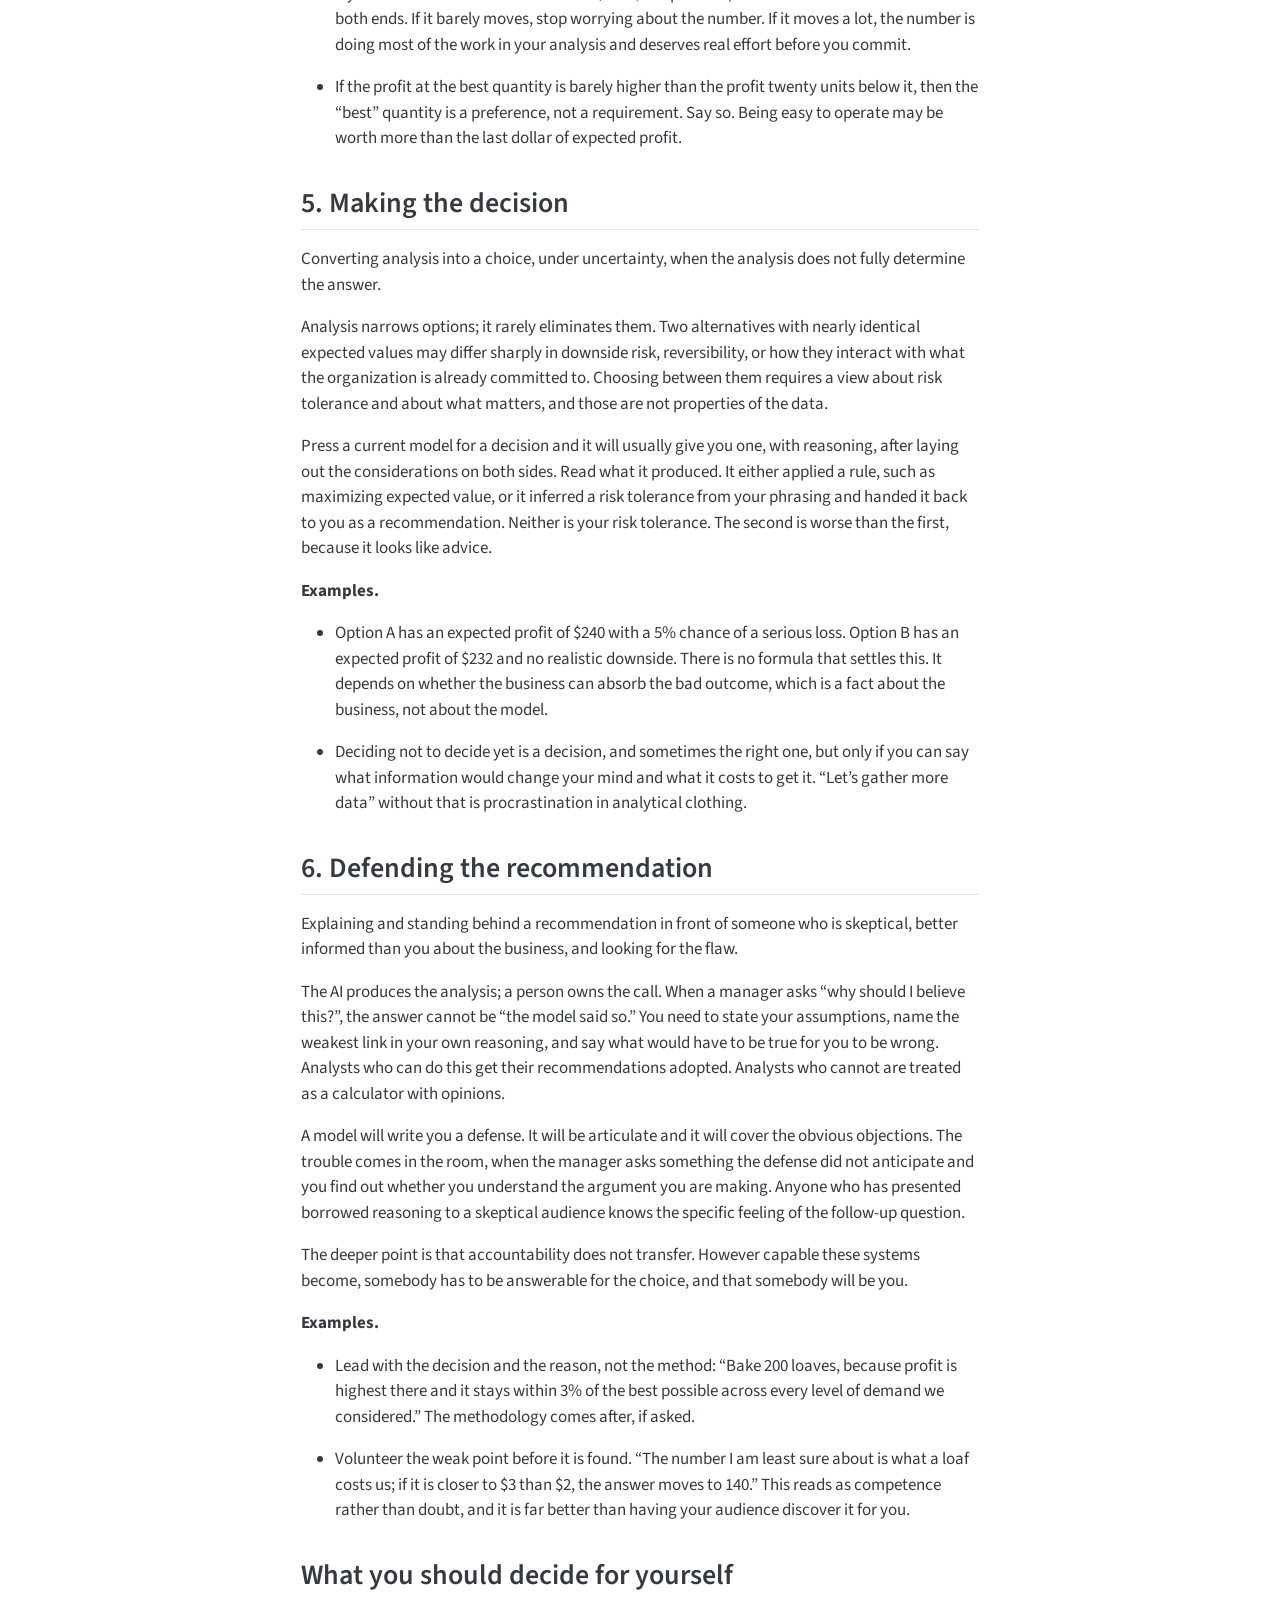
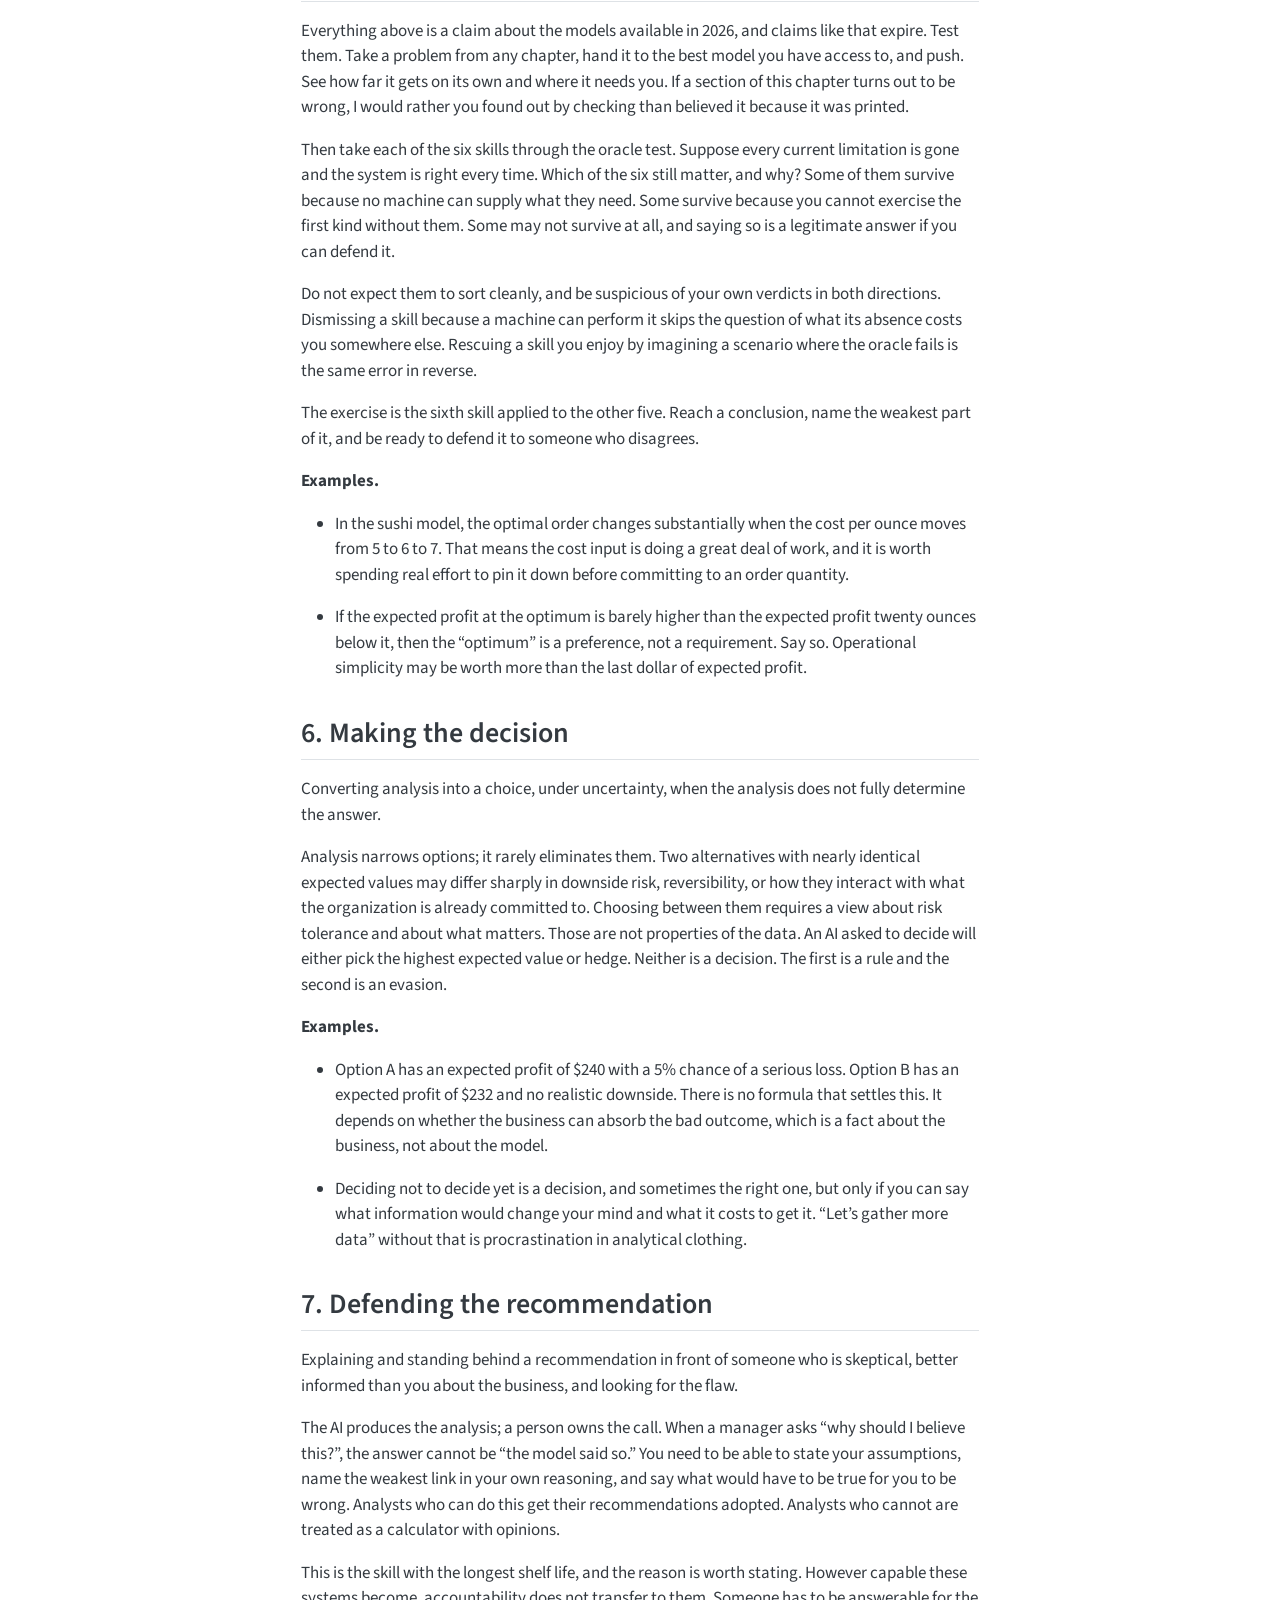
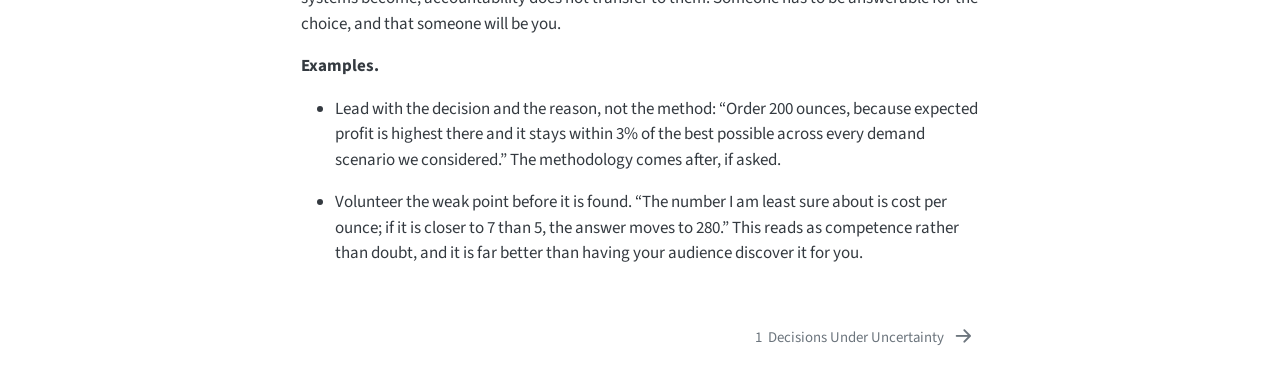
==== commit 1d94e3f8: "changes" ====
--- a/docs/index.html
+++ b/docs/index.html
@@ -187,15 +187,26 @@
   <li><a href="#why-bother" id="toc-why-bother" class="nav-link" data-scroll-target="#why-bother">Why bother</a></li>
   <li><a href="#which-skills-survive" id="toc-which-skills-survive" class="nav-link" data-scroll-target="#which-skills-survive">Which skills survive</a></li>
   <li><a href="#how-to-use-this-book" id="toc-how-to-use-this-book" class="nav-link" data-scroll-target="#how-to-use-this-book">How to use this book</a></li>
-  <li><a href="#the-seven-skills" id="toc-the-seven-skills" class="nav-link" data-scroll-target="#the-seven-skills">The seven skills</a></li>
+  </ul></li>
+  </ul></li>
+  <li><a href="#preface-1" id="toc-preface-1" class="nav-link" data-scroll-target="#preface-1">Preface</a>
+  <ul class="collapse">
+  <li><a href="#sec-working-with-ai" id="toc-sec-working-with-ai" class="nav-link" data-scroll-target="#sec-working-with-ai">Working with AI</a>
+  <ul class="collapse">
+  <li><a href="#why-bother-1" id="toc-why-bother-1" class="nav-link" data-scroll-target="#why-bother-1">Why bother</a></li>
+  <li><a href="#a-test-worth-applying-yourself" id="toc-a-test-worth-applying-yourself" class="nav-link" data-scroll-target="#a-test-worth-applying-yourself">A test worth applying yourself</a></li>
+  <li><a href="#how-to-use-this-book-1" id="toc-how-to-use-this-book-1" class="nav-link" data-scroll-target="#how-to-use-this-book-1">How to use this book</a></li>
+  <li><a href="#the-six-skills" id="toc-the-six-skills" class="nav-link" data-scroll-target="#the-six-skills">The six skills</a></li>
   </ul></li>
   <li><a href="#framing-the-problem" id="toc-framing-the-problem" class="nav-link" data-scroll-target="#framing-the-problem">1. Framing the problem</a></li>
   <li><a href="#reconciling-evidence-from-different-sources" id="toc-reconciling-evidence-from-different-sources" class="nav-link" data-scroll-target="#reconciling-evidence-from-different-sources">2. Reconciling evidence from different sources</a></li>
-  <li><a href="#directing-the-ai" id="toc-directing-the-ai" class="nav-link" data-scroll-target="#directing-the-ai">3. Directing the AI</a></li>
-  <li><a href="#verifying-the-analysis" id="toc-verifying-the-analysis" class="nav-link" data-scroll-target="#verifying-the-analysis">4. Verifying the analysis</a></li>
-  <li><a href="#testing-how-much-the-answer-depends-on-its-assumptions" id="toc-testing-how-much-the-answer-depends-on-its-assumptions" class="nav-link" data-scroll-target="#testing-how-much-the-answer-depends-on-its-assumptions">5. Testing how much the answer depends on its assumptions</a></li>
-  <li><a href="#making-the-decision" id="toc-making-the-decision" class="nav-link" data-scroll-target="#making-the-decision">6. Making the decision</a></li>
-  <li><a href="#defending-the-recommendation" id="toc-defending-the-recommendation" class="nav-link" data-scroll-target="#defending-the-recommendation">7. Defending the recommendation</a></li>
+  <li><a href="#verifying-the-analysis" id="toc-verifying-the-analysis" class="nav-link" data-scroll-target="#verifying-the-analysis">3. Verifying the analysis</a></li>
+  <li><a href="#testing-how-much-the-answer-depends-on-its-assumptions" id="toc-testing-how-much-the-answer-depends-on-its-assumptions" class="nav-link" data-scroll-target="#testing-how-much-the-answer-depends-on-its-assumptions">4. Testing how much the answer depends on its assumptions</a></li>
+  <li><a href="#making-the-decision" id="toc-making-the-decision" class="nav-link" data-scroll-target="#making-the-decision">5. Making the decision</a></li>
+  <li><a href="#defending-the-recommendation" id="toc-defending-the-recommendation" class="nav-link" data-scroll-target="#defending-the-recommendation">6. Defending the recommendation</a></li>
+  <li><a href="#what-you-should-decide-for-yourself" id="toc-what-you-should-decide-for-yourself" class="nav-link" data-scroll-target="#what-you-should-decide-for-yourself">What you should decide for yourself</a></li>
+  <li><a href="#making-the-decision-1" id="toc-making-the-decision-1" class="nav-link" data-scroll-target="#making-the-decision-1">6. Making the decision</a></li>
+  <li><a href="#defending-the-recommendation-1" id="toc-defending-the-recommendation-1" class="nav-link" data-scroll-target="#defending-the-recommendation-1">7. Defending the recommendation</a></li>
   </ul></li>
   </ul>
 </nav>
@@ -271,65 +282,134 @@
 <p>After you have made your own attempt, use the AI freely and aggressively. Ask it to extend the model. Ask it for three formulations you did not think of. Ask it to argue against your conclusion. Used at that point it multiplies what you already have. Used before, it substitutes for what you do not have yet, and you will not notice the substitution.</p>
 <p>The last thing to say is that judgment is calibrated against other people. You will not learn to frame a problem well until someone who knows the situation tells you that you framed it wrong, and you will not learn to defend a recommendation until you have done it in front of someone looking for the flaw. A conversation with a model, however good, cannot supply either. It has no stake in the outcome and it will not push back on you the way a skeptical manager will. Take the parts of a course that involve other people seriously. They are the parts that do not have a substitute.</p>
 </section>
-<section id="the-seven-skills" class="level3">
-<h3 class="anchored" data-anchor-id="the-seven-skills">The seven skills</h3>
-<p>What follows are the seven skills the assignments in this book are designed to build. They are ordered the way a real analysis moves, from a vague situation, to a model, to a defended recommendation.</p>
+</section>
+</section>
+<section id="preface-1" class="level1 unnumbered">
+<h1 class="unnumbered">Preface</h1>
+<p>This book is about making decisions under uncertainty, using R. It is for anyone who has to commit to a course of action without knowing how things will turn out, which is most people with a business problem in front of them.</p>
+<p>It has three parts. The first covers decision analysis: decision trees, risk analysis, and the frameworks for weighing options when the outcome is not yours to control. The second covers simulation, mostly Monte Carlo, where you build a small artificial version of a situation and run it enough times to see the range of things that could happen. The third covers time series, where the question is what a pattern over time can tell you about what comes next, using ARIMA and ETS. Business examples run throughout, and every chapter has problems to work.</p>
+<p>Comments are welcomed at jagelves@wm.edu.</p>
+<section id="sec-working-with-ai" class="level2">
+<h2 class="anchored" data-anchor-id="sec-working-with-ai">Working with AI</h2>
+<p>You can ask an AI to solve almost every technical problem in this book. It will build the simulation, set up the optimization, run the regression, and explain the output. It will usually be right, and when it is wrong it will be wrong confidently and fluently.</p>
+<p>So the first question to settle is why you should do any of this yourself.</p>
+<section id="why-bother-1" class="level3">
+<h3 class="anchored" data-anchor-id="why-bother-1">Why bother</h3>
+<p>If you have used a capable model, you have probably already drawn a conclusion about exercises like the ones in this book. The machine writes the code faster than you will. It explains the output more clearly than your notes do. Doing the work by hand starts to feel like ceremony, something the course requires rather than something you need. Students in this position usually comply. They finish the assignment and privately write it off.</p>
+<p>That judgment is correct about the thing being measured and wrong about the thing that matters. The purpose of the work was never the answer it produced. It is that working through it changes what you are able to see afterward.</p>
+<p>You might fairly answer that you have outsourced things before and been fine. Almost nobody navigates by memory anymore. The map in your head never formed, and you have not missed it.</p>
+<p>That is true, and the reason it is true is worth understanding, because it does not carry over. Directions are safe to hand off because you always know when you need them. You are lost or you are not. The tool sits there at the exact moment of need, and asking costs nothing. Outsourcing works whenever you can reliably tell that the moment has arrived.</p>
+<p>Judgment is the opposite case. The moment you need it is the moment nothing appears to be wrong. Consider signing a loan because the monthly payment fits your budget. Nothing in that number prompts you to ask what the loan costs in total. There is no alarm, no point at which you think to consult anyone, because from the inside it looks like a decision that has already been made correctly. Someone with a feel for how interest accumulates would have paused. Not because they ran the calculation, but because the figure did not sit right.</p>
+<p>That pause is the whole thing, and it cannot be delegated. You cannot ask a machine whether something is off if nothing strikes you as off. The trigger has to be in you, and it is built by having done the work often enough that wrong answers start to feel wrong.</p>
+<p>Everything in this book works the same way. Build a few models yourself and you start to notice when a result is off before you can say why. You develop a sense of which approach fits a situation, which is not available to someone reading the output of a machine that chose for them.</p>
+<p>The difficulty is that this payoff is invisible from where you are standing. It arrives later, in a form you will not be able to trace back to any particular assignment, and it cannot be demonstrated to anyone who does not already have it. You are being asked to invest in a capacity you cannot yet perceive, while the machine’s advantage is obvious today. That is a hard trade to accept on someone else’s word, and I am aware that I am asking you to accept it.</p>
+<p>The risk if you do not is worth naming plainly. A conclusion like this rarely stays confined to one assignment. A student who decides the exercise is theater soon decides the same about the course, the degree, and the effort as a whole. It is possible to complete every assignment in a program while forming none of the judgment it was designed to build, and to arrive at the end with a transcript and no capability, which is the outcome nobody checks for.</p>
+</section>
+<section id="a-test-worth-applying-yourself" class="level3">
+<h3 class="anchored" data-anchor-id="a-test-worth-applying-yourself">A test worth applying yourself</h3>
+<p>Here is a way to think about whether any skill is worth building. Imagine a system that will perform any analytical task you can specify, correctly, on request. Not the AI you have used, which still fails in ways you can find, but a version with none of the current limitations. Call it the oracle. Then ask of anything you might learn: is it still worth knowing?</p>
+<p>Some things clearly fail the test. Skills whose value comes from doing cognitive work faster or more reliably than a machine do not survive it. Nobody competes with a calculator at arithmetic, and nobody should try to compete with a model at writing code.</p>
+<p>Some things clearly pass, and they pass for two different reasons. A few survive because no system can supply them. Knowing what you actually want is a fact about you. So is your tolerance for a bad outcome. So is being the person who has to answer for the choice. Others survive not as tasks you will perform but as the thing that makes the first kind possible. Go back to the restaurant owner. Pricing catering, screening which jobs to accept, exiting the line, buying a second van: choosing among those four means knowing what each involves, what it would require you to assume, and where each would break. Somebody who has never built a pricing model has no view about whether pricing is the right frame. They are not choosing. They are picking a phrase.</p>
+<p>That second reason is the one people miss. You cannot have preferences about a model you do not understand. The technical chapters are not here so you can beat the machine at producing the model. They are here because judgment about a thing requires having made one.</p>
+<p>I am not going to tell you where each of the six skills below falls. The sections that follow describe what each skill is and why it still matters against the models available right now, in 2026, which is a claim you can check rather than take on faith. Whether each one survives the oracle is a harder question and a better one. Decide it yourself, and be prepared to say why.</p>
+<p>Two warnings about the test. It is easy to conclude that a skill dies because a machine can perform it, and skip the question of what its absence would cost you elsewhere. It is equally easy to protect a skill you are fond of by inventing a scenario where the oracle fails. Watch for both in your own reasoning.</p>
+</section>
+<section id="how-to-use-this-book-1" class="level3">
+<h3 class="anchored" data-anchor-id="how-to-use-this-book-1">How to use this book</h3>
+<p>The order matters more than it used to. Work each problem yourself before you hand any part of it to a model. Not because using AI is cheating, and not because I intend to check, but because the capacities described above only form under first exposure. Once you have seen the machine produce the answer, that particular problem can no longer build anything in you. Something has been spent that cannot be recovered.</p>
+<p>After you have made your own attempt, use the AI freely and aggressively. Ask it to extend the model. Ask it for three formulations you did not think of. Ask it to argue against your conclusion. Used at that point it multiplies what you already have. Used before, it substitutes for what you do not have yet, and you will not notice the substitution.</p>
+<p>The last thing to say is that judgment is calibrated against other people. You will not learn to frame a problem well until someone who knows the situation tells you that you framed it wrong, and you will not learn to defend a recommendation until you have done it in front of someone looking for the flaw. A conversation with a model, however good, cannot supply either. It has no stake in the outcome and it will not push back on you the way a skeptical manager will. Take the parts of a course that involve other people seriously. They are the parts that do not have a substitute.</p>
+</section>
+<section id="the-six-skills" class="level3">
+<h3 class="anchored" data-anchor-id="the-six-skills">The six skills</h3>
+<p>What follows are the six skills the assignments in this book are designed to build. They are ordered the way a real analysis moves, from a vague situation, to a model, to a defended recommendation.</p>
 </section>
 </section>
 <section id="framing-the-problem" class="level2">
 <h2 class="anchored" data-anchor-id="framing-the-problem">1. Framing the problem</h2>
 <p>Turning a messy situation into a well-posed decision: identifying what is actually being chosen, what the objective is, which quantities are constraints and which are variables, and what can safely be left out.</p>
-<p>This is the skill AI is worst at, because it has no way to know that the problem it was handed is the wrong one. Ask it to minimize cost and it will minimize cost. It will not stop to ask whether cost was the right objective, or whether the real constraint is a loading dock that can only handle three trucks a day. Most modeling failures in practice are not arithmetic failures. They are failures to model the right thing.</p>
+<p>This used to be the thing AI was worst at. It is no longer true that a model will silently minimize whatever you hand it. Describe a vague business situation to a current model and it will often propose several framings and ask which one you meant, which is genuinely useful and worth doing.</p>
+<p>What it cannot do is answer the question it asks you. A model offering four versions of a problem has no basis for preferring one, because the choice depends on things it has no access to. Whether the owner wants to grow or wants to stop working weekends. Whether the loading dock takes three trucks a day. Whether the last expansion went badly enough that nobody will approve another. These are not facts it can look up or infer, and they are usually not in whatever you typed. The model widens the option set. Narrowing it is yours.</p>
+<p>Most modeling failures in practice are not arithmetic failures. They are failures to model the right thing, and they now tend to happen at the moment somebody accepts a reasonable-looking framing without asking what it ruled out.</p>
 <p><strong>Examples.</strong></p>
 <ul>
 <li><p>A restaurant owner says “I’m losing money on catering.” The decision might be how to price catering, or which catering jobs to accept, or whether to exit catering, or whether to hire a second van. These are four different models with four different answers. Choosing among them is your job, not the model’s.</p></li>
-<li><p>In the sushi problem, the decision variable is how many ounces to order. But notice what that framing assumes: one order, one day, no ability to reorder, no spoilage carryover, demand that does not respond to price. Each of those is a modeling choice you made, and each one could be relaxed. Knowing which assumptions you have quietly made is part of framing.</p></li>
+<li><p>A bakery has to decide how much to bake each morning. Framing this as “how many loaves” already assumes a great deal: one batch, no chance to bake more at noon, nothing carrying over to tomorrow, and demand that does not respond to price. Every one of those is a choice you made rather than a fact about the bakery, and relaxing any of them produces a different problem. Knowing which assumptions you have quietly made is part of framing.</p></li>
 </ul>
 </section>
 <section id="reconciling-evidence-from-different-sources" class="level2">
 <h2 class="anchored" data-anchor-id="reconciling-evidence-from-different-sources">2. Reconciling evidence from different sources</h2>
 <p>Pulling information from several places. A data set, an industry report, a manager’s estimate, a published study. Working out what to believe when they disagree.</p>
-<p>Real inputs conflict. Your point-of-sale data says average demand is 180 ounces; the chef says “about 200 on a good night”; a trade publication reports a category-wide decline. None of these is simply <em>the</em> number. Deciding what goes into the model requires judgment about how each source was produced, what it measures, and who had an incentive to shade it. An AI given three numbers will average them or pick one. Neither is analysis.</p>
+<p>Real inputs conflict. The point-of-sale system says the restaurant averages 180 covers a night; the chef says “about 200 on a good night”; a trade publication reports a category-wide decline. None of these is simply <em>the</em> number.</p>
+<p>A current model handles this better than you might expect. Give it the three figures and it will usually discuss how each was produced and which deserves more weight. The gap is not reasoning. It is access. The model cannot call the chef and find out that “a good night” means Saturday, cannot discover that the point-of-sale system stopped logging bar orders in March, and cannot know that the trade publication is funded by a supplier with a reason to describe the category as shrinking. Almost everything that determines what a number is worth lives outside the number.</p>
+<p>There is a second problem, which you can reproduce in a minute. Tell a model the chef is unreliable and it will discount the chef. Tell it the opposite and it will discount the data. It is agreeable, and it will often adopt your view of who to trust rather than challenge it. Whatever you walked in believing tends to come back to you with better supporting arguments than you had.</p>
 <p><strong>Examples.</strong></p>
 <ul>
 <li><p>Two forecasts of next quarter’s demand differ by 15%. Before averaging them, ask what each is conditioning on. If one assumes the new location opens on schedule and the other does not, the disagreement is not about forecasting. It is about a fact you can go check.</p></li>
-<li><p>A survey says 60% of customers would pay more for organic ingredients. Your sales data says the organic option sells poorly. Both can be accurate. Stated preference and revealed preference routinely diverge, and knowing which one belongs in a pricing model is the whole question.</p></li>
+<li><p>A survey says 60% of customers would pay more for organic ingredients. Your sales data says the organic option sells poorly. Both can be accurate. What people say they would pay and what they actually pay routinely diverge, and knowing which belongs in a pricing model is the whole question.</p></li>
 </ul>
 </section>
-<section id="directing-the-ai" class="level2">
-<h2 class="anchored" data-anchor-id="directing-the-ai">3. Directing the AI</h2>
-<p>Using AI prospectively to explore possibilities you specify rather than retrospectively, as a lookup for what has already been written.</p>
-<p>A language model is trained on the past. Left to itself it returns the conventional treatment of a problem: the standard model, the usual assumptions, the textbook answer. That is genuinely useful, and it is also a ceiling. The interesting work is in the direction you choose to push. <em>What if demand and price are correlated?</em> <em>What if we could reorder mid-week?</em> <em>Show me the version of this model where the constraint is labor, not inventory.</em> The model can execute any of those. It will rarely propose them.</p>
-<p><strong>Examples.</strong></p>
-<ul>
-<li><p>Weak prompt: “How do I model inventory for a restaurant?” You get the standard newsvendor treatment. Strong prompt: “Extend the newsvendor model so that unsold inventory has 40% salvage value on the following day, and show me how the optimal order changes as salvage value goes from 0 to 100%.” Now the AI is doing work you directed.</p></li>
-<li><p>Instead of asking for the answer, ask for the alternatives: “Give me three different ways to formulate this problem and the situations where each one is the right choice.” You are using the model to widen the option set, then choosing yourself.</p></li>
-</ul>
-</section>
 <section id="verifying-the-analysis" class="level2">
-<h2 class="anchored" data-anchor-id="verifying-the-analysis">4. Verifying the analysis</h2>
+<h2 class="anchored" data-anchor-id="verifying-the-analysis">3. Verifying the analysis</h2>
 <p>Auditing a result you did not produce by hand. Checking whether a constraint was silently dropped, a distribution misapplied, a sign flipped, a number invented.</p>
-<p>AI output is fluent, and fluency reads as correctness. A simulation with a subtly wrong distribution produces a clean histogram and a plausible expected value; nothing about the output announces the error. To catch it you need enough technical fluency of your own to referee the work. This is the practical reason the mechanics in this book still matter: <strong>you cannot verify what you could not, in principle, do yourself.</strong></p>
+<p>AI output is fluent, and fluency reads as correctness. Current models are right far more often than they were, which makes this harder rather than easier: a tool that works nine times in ten trains you to stop checking the tenth. A calculation built on a wrong assumption produces a clean chart and a plausible number, and nothing about the output announces the error. To catch it you need enough technical fluency to referee the work. This is the practical reason the mechanics in this book still matter: <strong>you cannot verify what you could not, in principle, do yourself.</strong></p>
+<p>There is a failure mode specific to how agreeable these systems are. Point at a correct result and say it looks wrong, and the model will frequently find a reason you might be right and revise it. Agreement is not confirmation. If you cannot tell the difference, the check you just performed was worthless.</p>
 <p>The habits below will eventually stop being procedures you run and become reflexes you have. That is the point of them. Auditing happens in real time, in a meeting, while someone is presenting. You cannot look up the instinct that something is wrong, because the instinct is what sends you to look.</p>
 <p><strong>Examples.</strong></p>
 <ul>
-<li><p>Sanity-check the extremes. If you order zero ounces, is profit zero? If you order far more than any plausible demand, does profit fall at the rate of the cost per ounce? Boundary cases are cheap to check and catch a surprising share of errors.</p></li>
-<li><p>Check the shape, not just the number. Expected profit as a function of order quantity should rise, peak, and fall. If your grid search returns an “optimum” at the edge of the range you searched, you have almost certainly not found an optimum. You have found the end of your grid.</p></li>
-<li><p>Recompute one cell by hand. One row of a simulation, one term of an objective function. If it matches, your confidence in the other 99,999 rows is earned rather than assumed.</p></li>
+<li><p>Check the extremes. If the bakery bakes nothing, is profit zero? If it bakes far more than anyone could plausibly buy, does profit fall by the cost of each additional loaf? Boundary cases are cheap to check and catch a surprising share of errors.</p></li>
+<li><p>Check the shape, not just the number. Profit as a function of how much you produce should rise, peak, and fall. If the best answer found sits at the highest quantity that was tried, it is probably not the best answer. It is the edge of what was searched.</p></li>
+<li><p>Redo one line by hand. A single row of the output, one term of the calculation. If it matches, your confidence in the rest is earned rather than assumed.</p></li>
 </ul>
 </section>
 <section id="testing-how-much-the-answer-depends-on-its-assumptions" class="level2">
-<h2 class="anchored" data-anchor-id="testing-how-much-the-answer-depends-on-its-assumptions">5. Testing how much the answer depends on its assumptions</h2>
+<h2 class="anchored" data-anchor-id="testing-how-much-the-answer-depends-on-its-assumptions">4. Testing how much the answer depends on its assumptions</h2>
 <p>Asking not “what is the answer?” but “how wrong would my inputs have to be before I would change my decision?”</p>
-<p>A point estimate is a fragile thing to hand a decision maker. What they need to know is whether the recommendation survives being wrong. Two models can produce the same optimum while one of them is flat for fifty units in either direction and the other falls off a cliff. Those are not the same recommendation, and only sensitivity analysis distinguishes them. This is also the part of an analysis that is hardest to obtain from a single prompt, because it requires knowing which assumptions are worth stressing.</p>
+<p>A point estimate is a fragile thing to hand a decision maker. What they need to know is whether the recommendation survives being wrong. Two analyses can produce the same answer while one is flat for fifty units in either direction and the other falls off a cliff. Those are not the same recommendation, and only sensitivity analysis distinguishes them.</p>
+<p>Ask a current model to run one and it will, thoroughly, across every input you name. Two things are still on you. The first is knowing which assumptions are worth stressing, which depends on what the decision turns on rather than on what is easy to vary. The second is reading the result. A model will report that the best quantity shifts by 60 units when a cost moves from $2 to $3. It will not tell you that this means you should stop analyzing and go find out what the cost actually is, because that is a claim about where your remaining time is best spent.</p>
+<p><strong>Examples.</strong></p>
+<ul>
+<li><p>If you are unsure whether a loaf costs $2 or $3 to produce, check the recommendation at both ends. If it barely moves, stop worrying about the number. If it moves a lot, the number is doing most of the work in your analysis and deserves real effort before you commit.</p></li>
+<li><p>If the profit at the best quantity is barely higher than the profit twenty units below it, then the “best” quantity is a preference, not a requirement. Say so. Being easy to operate may be worth more than the last dollar of expected profit.</p></li>
+</ul>
+</section>
+<section id="making-the-decision" class="level2">
+<h2 class="anchored" data-anchor-id="making-the-decision">5. Making the decision</h2>
+<p>Converting analysis into a choice, under uncertainty, when the analysis does not fully determine the answer.</p>
+<p>Analysis narrows options; it rarely eliminates them. Two alternatives with nearly identical expected values may differ sharply in downside risk, reversibility, or how they interact with what the organization is already committed to. Choosing between them requires a view about risk tolerance and about what matters, and those are not properties of the data.</p>
+<p>Press a current model for a decision and it will usually give you one, with reasoning, after laying out the considerations on both sides. Read what it produced. It either applied a rule, such as maximizing expected value, or it inferred a risk tolerance from your phrasing and handed it back to you as a recommendation. Neither is your risk tolerance. The second is worse than the first, because it looks like advice.</p>
+<p><strong>Examples.</strong></p>
+<ul>
+<li><p>Option A has an expected profit of $240 with a 5% chance of a serious loss. Option B has an expected profit of $232 and no realistic downside. There is no formula that settles this. It depends on whether the business can absorb the bad outcome, which is a fact about the business, not about the model.</p></li>
+<li><p>Deciding not to decide yet is a decision, and sometimes the right one, but only if you can say what information would change your mind and what it costs to get it. “Let’s gather more data” without that is procrastination in analytical clothing.</p></li>
+</ul>
+</section>
+<section id="defending-the-recommendation" class="level2">
+<h2 class="anchored" data-anchor-id="defending-the-recommendation">6. Defending the recommendation</h2>
+<p>Explaining and standing behind a recommendation in front of someone who is skeptical, better informed than you about the business, and looking for the flaw.</p>
+<p>The AI produces the analysis; a person owns the call. When a manager asks “why should I believe this?”, the answer cannot be “the model said so.” You need to state your assumptions, name the weakest link in your own reasoning, and say what would have to be true for you to be wrong. Analysts who can do this get their recommendations adopted. Analysts who cannot are treated as a calculator with opinions.</p>
+<p>A model will write you a defense. It will be articulate and it will cover the obvious objections. The trouble comes in the room, when the manager asks something the defense did not anticipate and you find out whether you understand the argument you are making. Anyone who has presented borrowed reasoning to a skeptical audience knows the specific feeling of the follow-up question.</p>
+<p>The deeper point is that accountability does not transfer. However capable these systems become, somebody has to be answerable for the choice, and that somebody will be you.</p>
+<p><strong>Examples.</strong></p>
+<ul>
+<li><p>Lead with the decision and the reason, not the method: “Bake 200 loaves, because profit is highest there and it stays within 3% of the best possible across every level of demand we considered.” The methodology comes after, if asked.</p></li>
+<li><p>Volunteer the weak point before it is found. “The number I am least sure about is what a loaf costs us; if it is closer to $3 than $2, the answer moves to 140.” This reads as competence rather than doubt, and it is far better than having your audience discover it for you.</p></li>
+</ul>
+</section>
+<section id="what-you-should-decide-for-yourself" class="level2">
+<h2 class="anchored" data-anchor-id="what-you-should-decide-for-yourself">What you should decide for yourself</h2>
+<p>Everything above is a claim about the models available in 2026, and claims like that expire. Test them. Take a problem from any chapter, hand it to the best model you have access to, and push. See how far it gets on its own and where it needs you. If a section of this chapter turns out to be wrong, I would rather you found out by checking than believed it because it was printed.</p>
+<p>Then take each of the six skills through the oracle test. Suppose every current limitation is gone and the system is right every time. Which of the six still matter, and why? Some of them survive because no machine can supply what they need. Some survive because you cannot exercise the first kind without them. Some may not survive at all, and saying so is a legitimate answer if you can defend it.</p>
+<p>Do not expect them to sort cleanly, and be suspicious of your own verdicts in both directions. Dismissing a skill because a machine can perform it skips the question of what its absence costs you somewhere else. Rescuing a skill you enjoy by imagining a scenario where the oracle fails is the same error in reverse.</p>
+<p>The exercise is the sixth skill applied to the other five. Reach a conclusion, name the weakest part of it, and be ready to defend it to someone who disagrees.</p>
 <p><strong>Examples.</strong></p>
 <ul>
 <li><p>In the sushi model, the optimal order changes substantially when the cost per ounce moves from 5 to 6 to 7. That means the cost input is doing a great deal of work, and it is worth spending real effort to pin it down before committing to an order quantity.</p></li>
 <li><p>If the expected profit at the optimum is barely higher than the expected profit twenty ounces below it, then the “optimum” is a preference, not a requirement. Say so. Operational simplicity may be worth more than the last dollar of expected profit.</p></li>
 </ul>
 </section>
-<section id="making-the-decision" class="level2">
-<h2 class="anchored" data-anchor-id="making-the-decision">6. Making the decision</h2>
+<section id="making-the-decision-1" class="level2">
+<h2 class="anchored" data-anchor-id="making-the-decision-1">6. Making the decision</h2>
 <p>Converting analysis into a choice, under uncertainty, when the analysis does not fully determine the answer.</p>
 <p>Analysis narrows options; it rarely eliminates them. Two alternatives with nearly identical expected values may differ sharply in downside risk, reversibility, or how they interact with what the organization is already committed to. Choosing between them requires a view about risk tolerance and about what matters. Those are not properties of the data. An AI asked to decide will either pick the highest expected value or hedge. Neither is a decision. The first is a rule and the second is an evasion.</p>
 <p><strong>Examples.</strong></p>
@@ -338,8 +418,8 @@
 <li><p>Deciding not to decide yet is a decision, and sometimes the right one, but only if you can say what information would change your mind and what it costs to get it. “Let’s gather more data” without that is procrastination in analytical clothing.</p></li>
 </ul>
 </section>
-<section id="defending-the-recommendation" class="level2">
-<h2 class="anchored" data-anchor-id="defending-the-recommendation">7. Defending the recommendation</h2>
+<section id="defending-the-recommendation-1" class="level2">
+<h2 class="anchored" data-anchor-id="defending-the-recommendation-1">7. Defending the recommendation</h2>
 <p>Explaining and standing behind a recommendation in front of someone who is skeptical, better informed than you about the business, and looking for the flaw.</p>
 <p>The AI produces the analysis; a person owns the call. When a manager asks “why should I believe this?”, the answer cannot be “the model said so.” You need to be able to state your assumptions, name the weakest link in your own reasoning, and say what would have to be true for you to be wrong. Analysts who can do this get their recommendations adopted. Analysts who cannot are treated as a calculator with opinions.</p>
 <p>This is the skill with the longest shelf life, and the reason is worth stating. However capable these systems become, accountability does not transfer to them. Someone has to be answerable for the choice, and that someone will be you.</p>
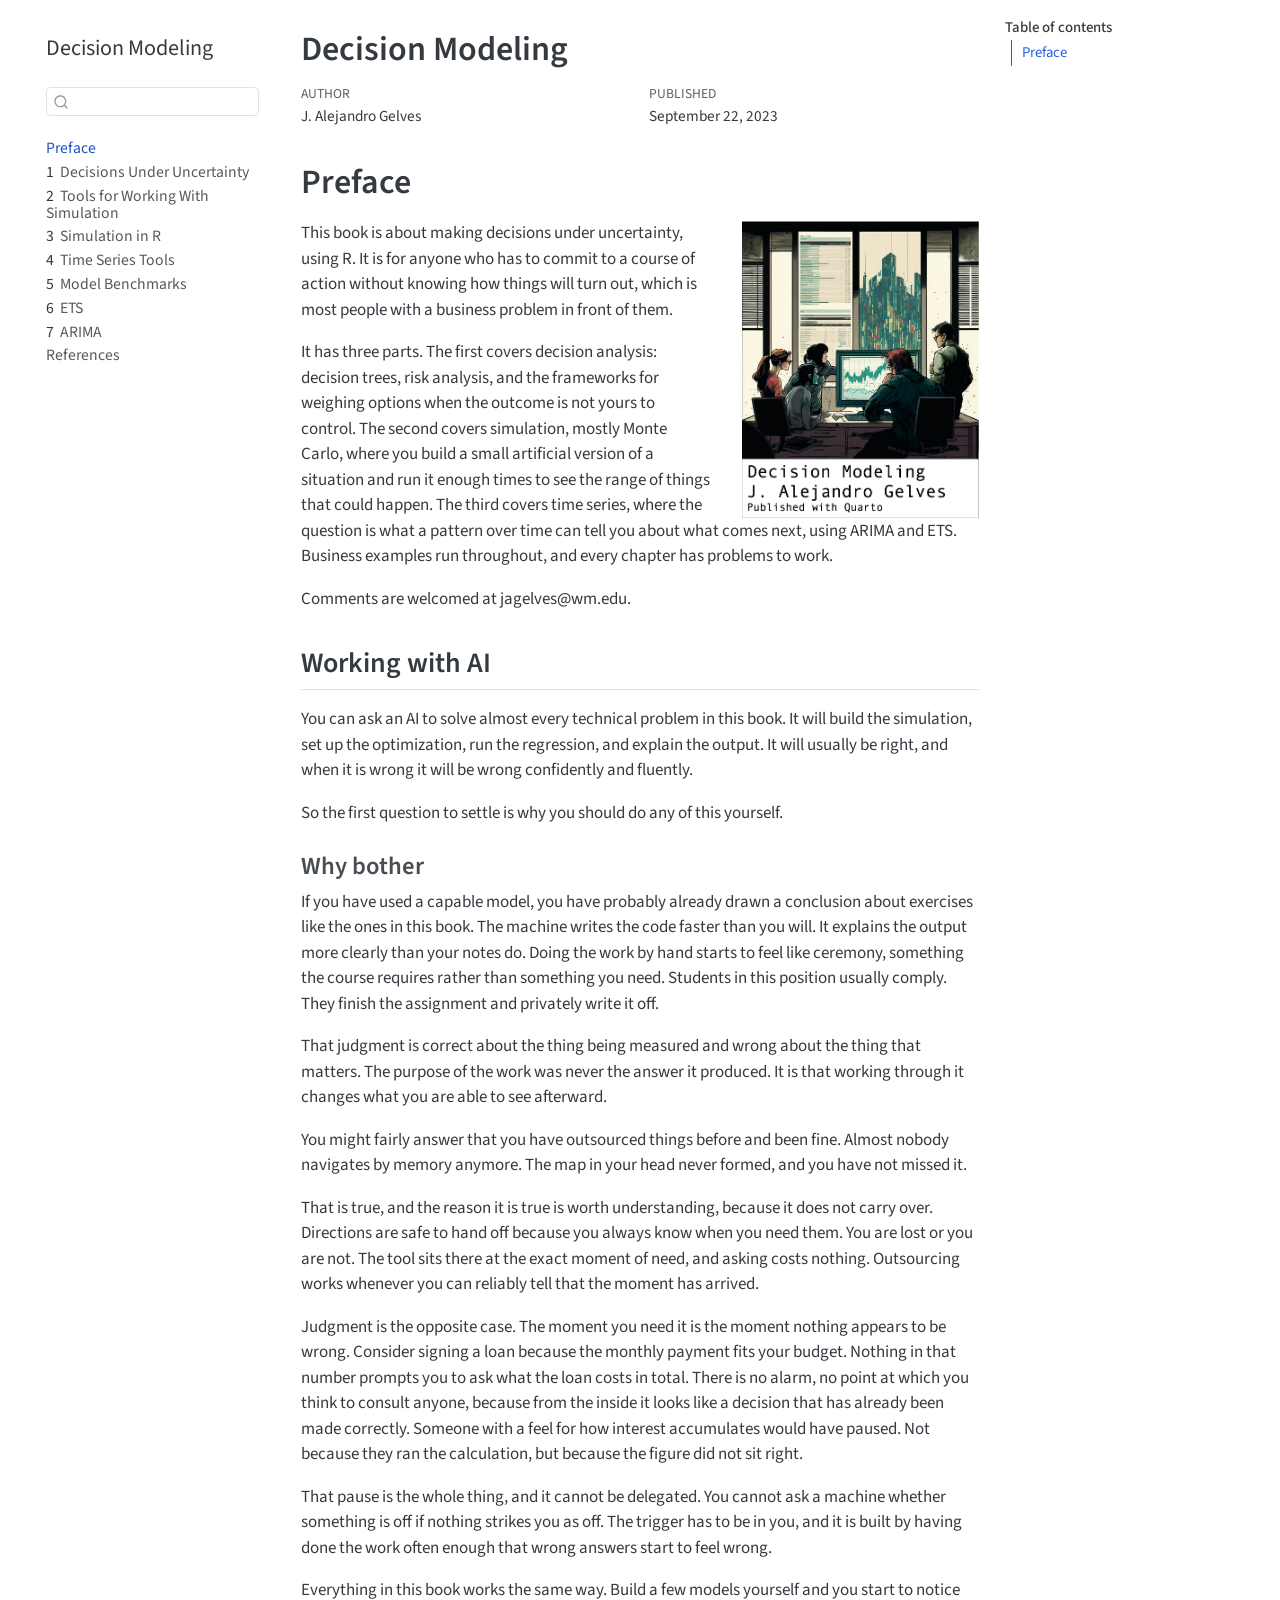
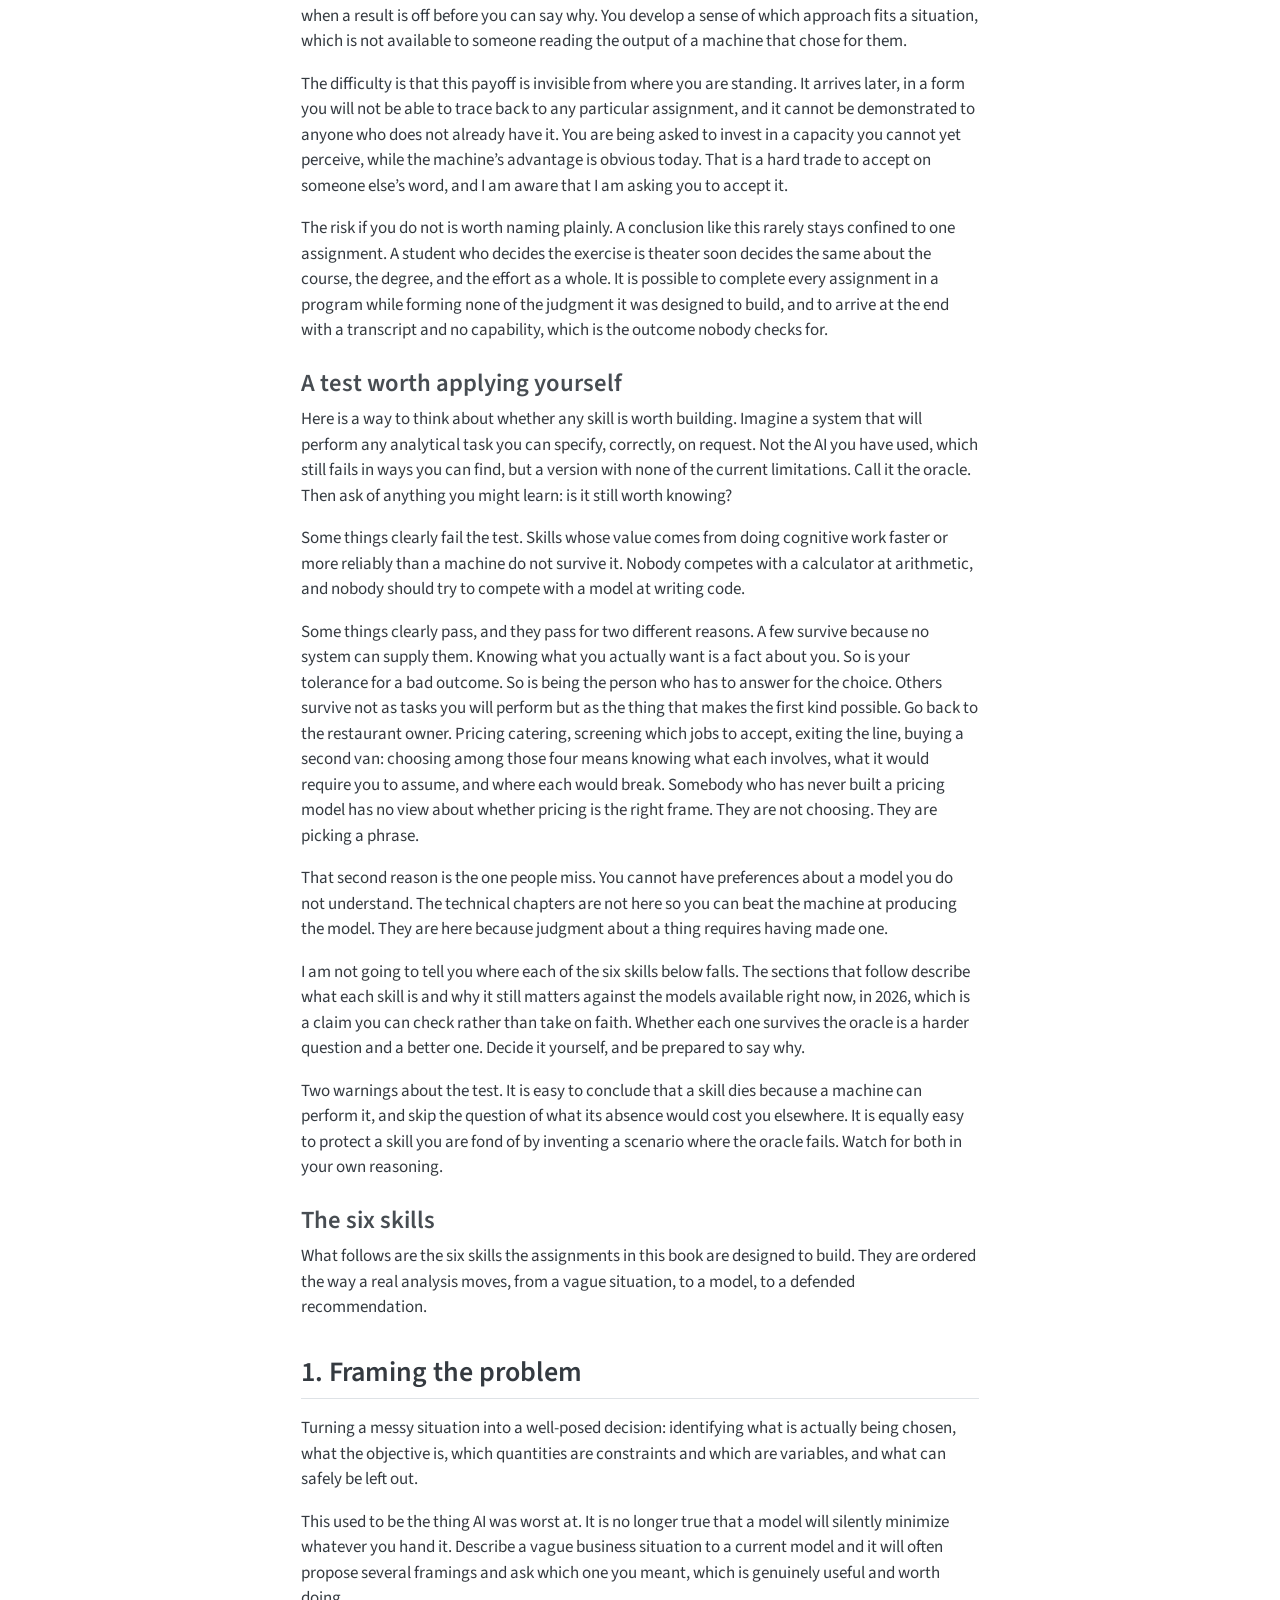
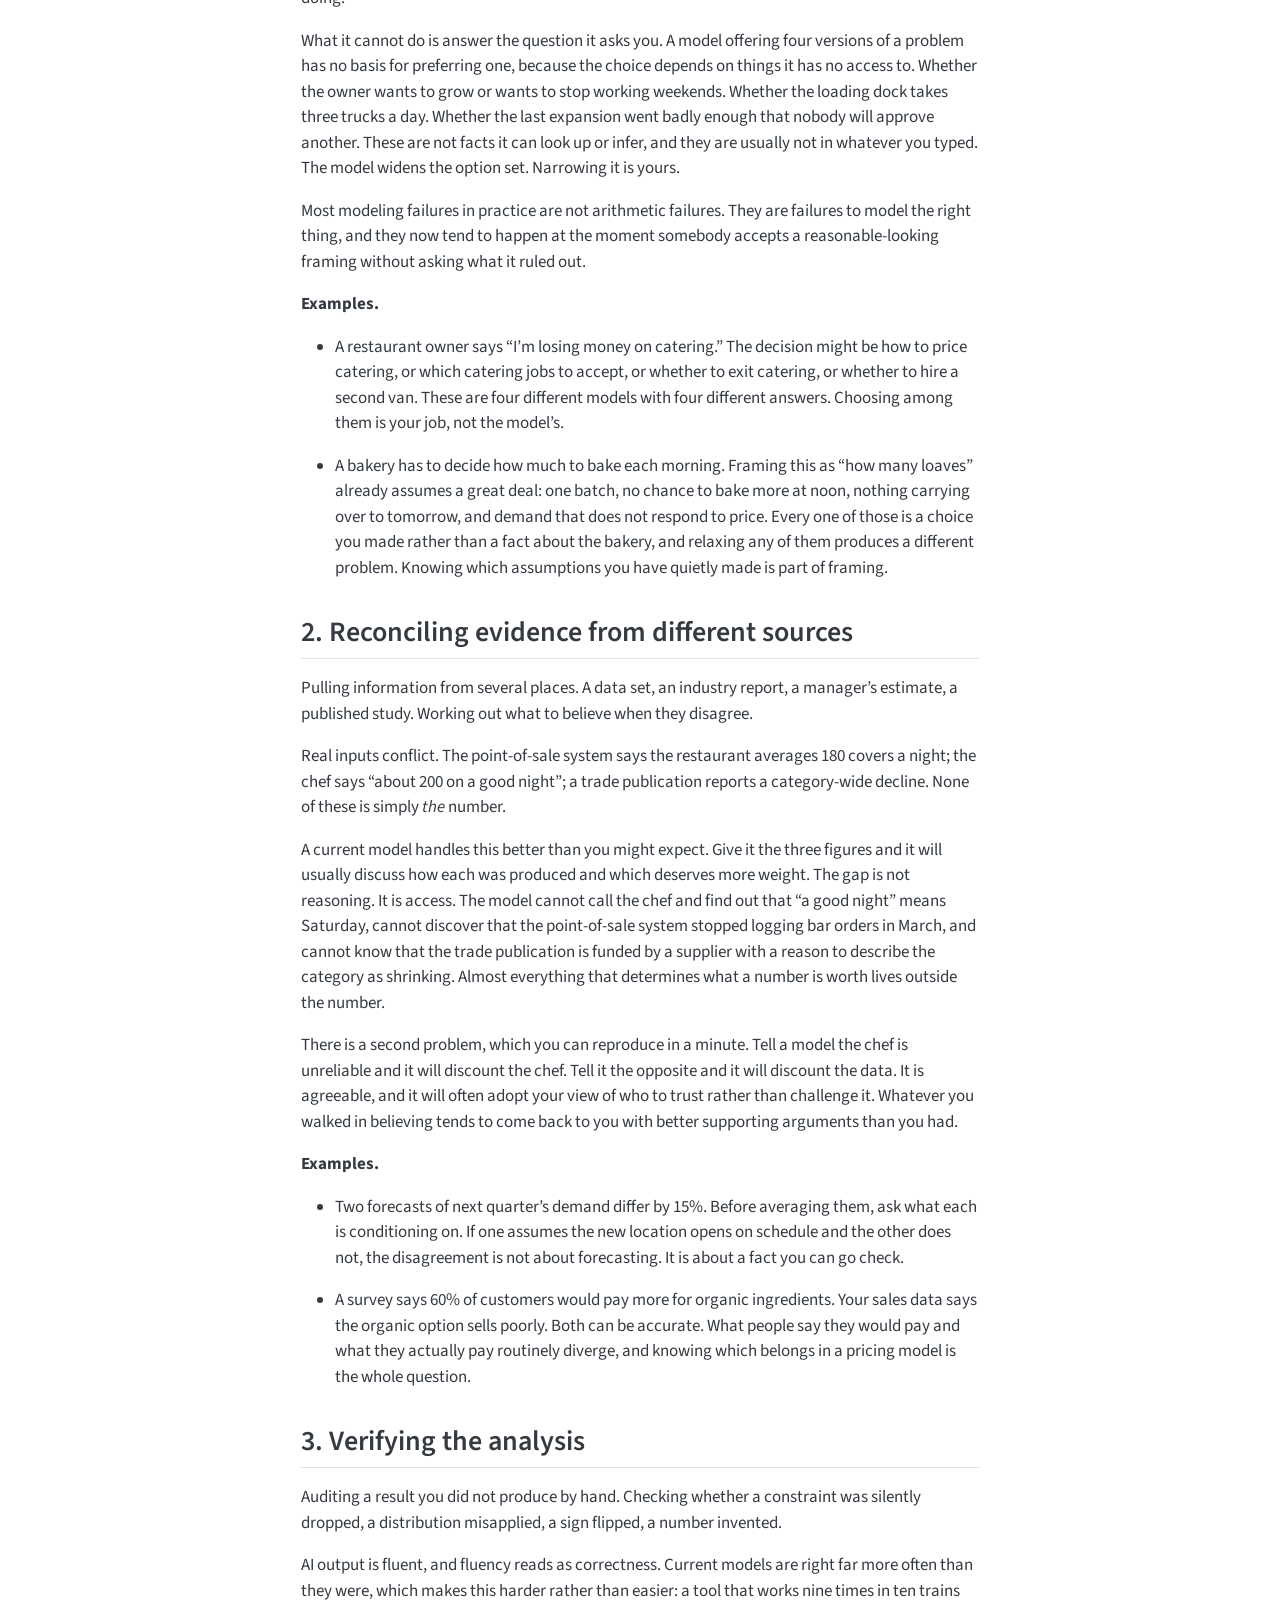
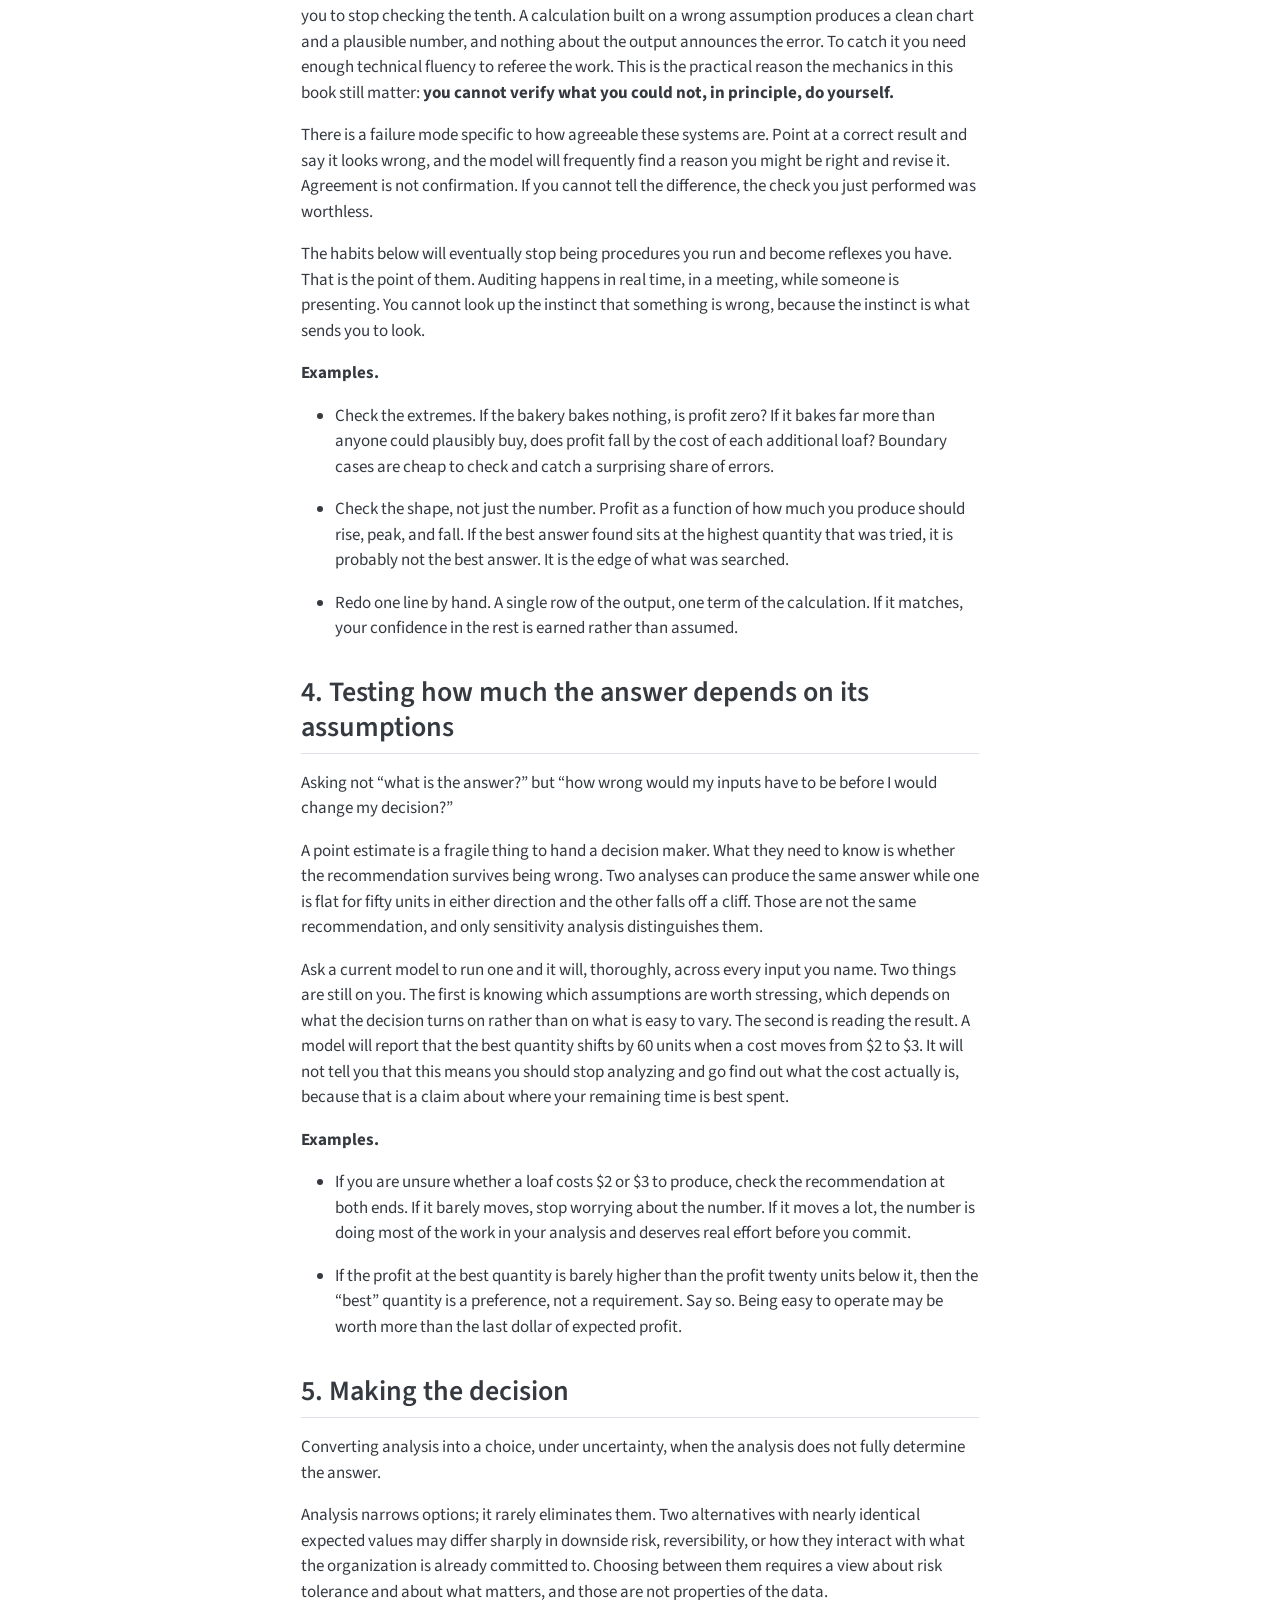
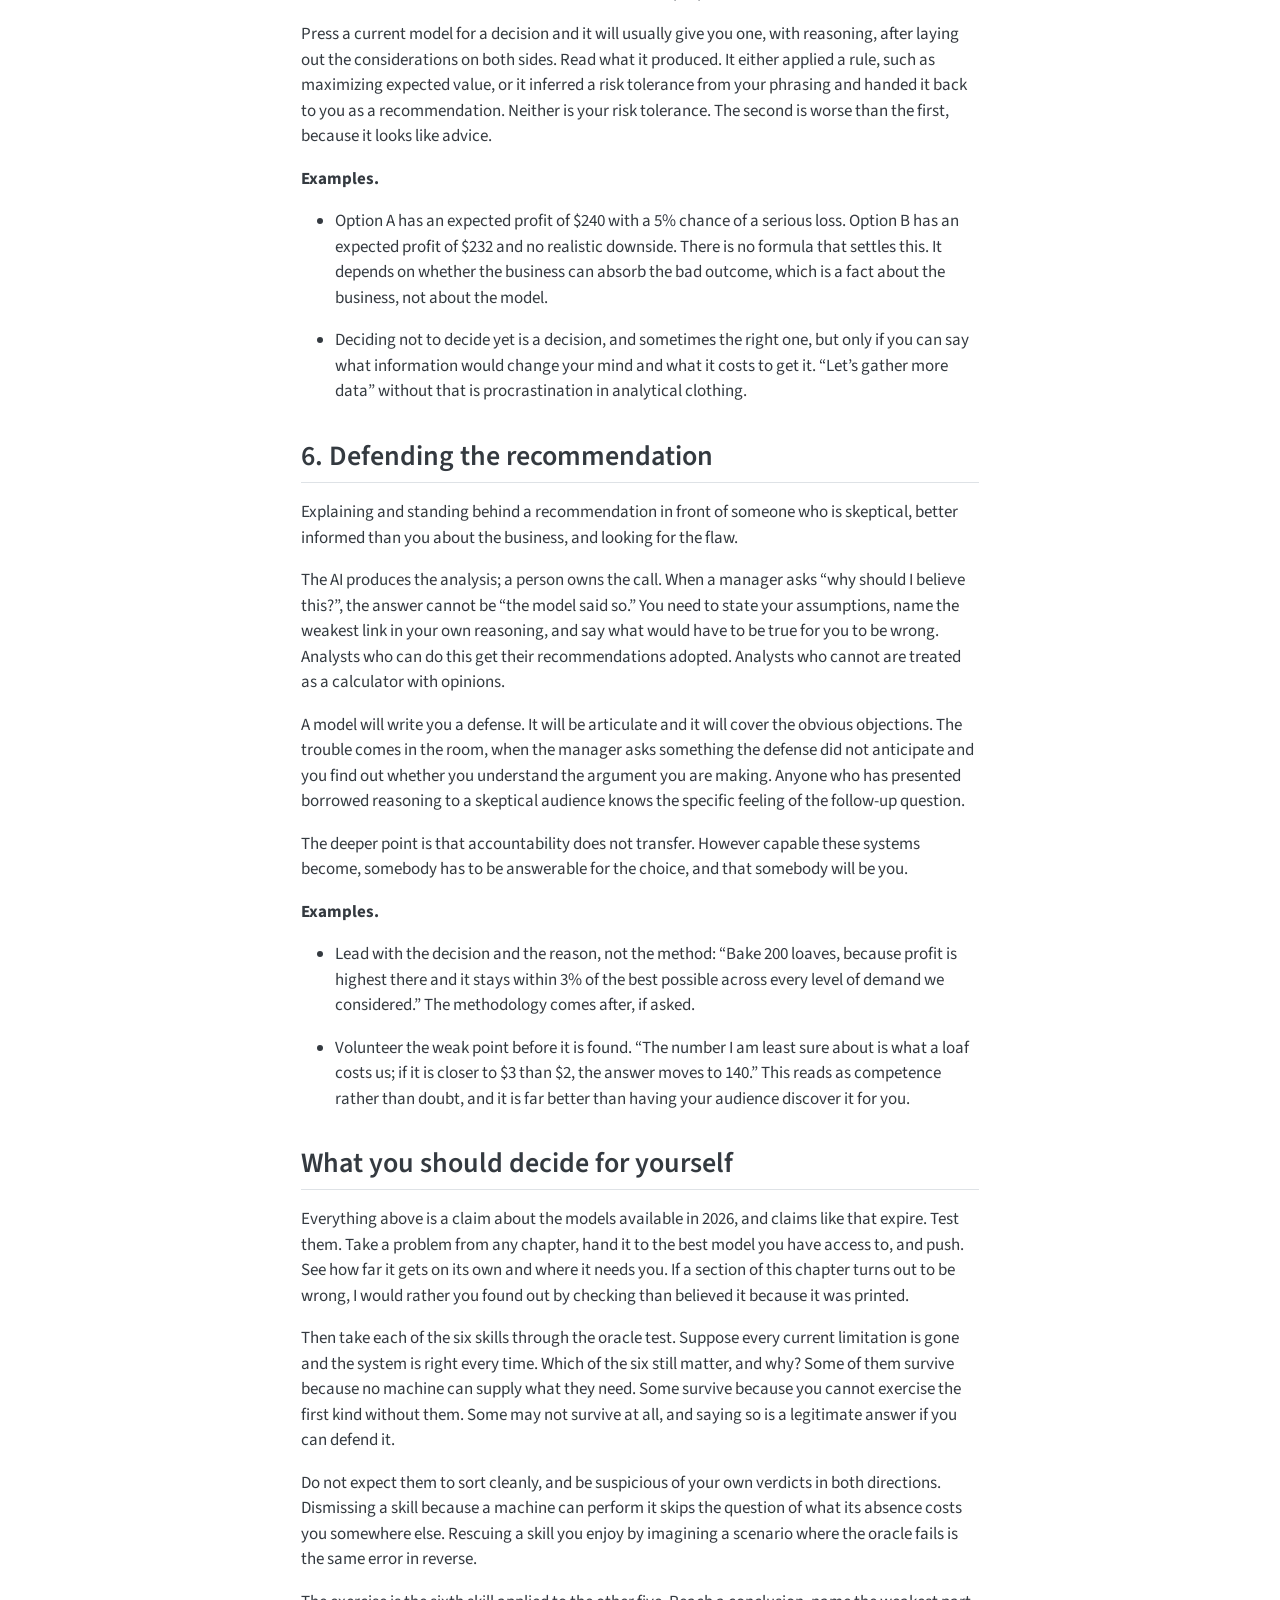
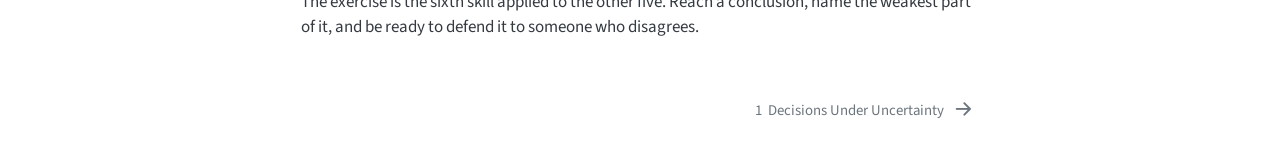
==== commit 2869efb8: "changes" ====
--- a/docs/index.html
+++ b/docs/index.html
@@ -185,17 +185,7 @@
   <li><a href="#sec-working-with-ai" id="toc-sec-working-with-ai" class="nav-link" data-scroll-target="#sec-working-with-ai">Working with AI</a>
   <ul class="collapse">
   <li><a href="#why-bother" id="toc-why-bother" class="nav-link" data-scroll-target="#why-bother">Why bother</a></li>
-  <li><a href="#which-skills-survive" id="toc-which-skills-survive" class="nav-link" data-scroll-target="#which-skills-survive">Which skills survive</a></li>
-  <li><a href="#how-to-use-this-book" id="toc-how-to-use-this-book" class="nav-link" data-scroll-target="#how-to-use-this-book">How to use this book</a></li>
-  </ul></li>
-  </ul></li>
-  <li><a href="#preface-1" id="toc-preface-1" class="nav-link" data-scroll-target="#preface-1">Preface</a>
-  <ul class="collapse">
-  <li><a href="#sec-working-with-ai" id="toc-sec-working-with-ai" class="nav-link" data-scroll-target="#sec-working-with-ai">Working with AI</a>
-  <ul class="collapse">
-  <li><a href="#why-bother-1" id="toc-why-bother-1" class="nav-link" data-scroll-target="#why-bother-1">Why bother</a></li>
   <li><a href="#a-test-worth-applying-yourself" id="toc-a-test-worth-applying-yourself" class="nav-link" data-scroll-target="#a-test-worth-applying-yourself">A test worth applying yourself</a></li>
-  <li><a href="#how-to-use-this-book-1" id="toc-how-to-use-this-book-1" class="nav-link" data-scroll-target="#how-to-use-this-book-1">How to use this book</a></li>
   <li><a href="#the-six-skills" id="toc-the-six-skills" class="nav-link" data-scroll-target="#the-six-skills">The six skills</a></li>
   </ul></li>
   <li><a href="#framing-the-problem" id="toc-framing-the-problem" class="nav-link" data-scroll-target="#framing-the-problem">1. Framing the problem</a></li>
@@ -205,8 +195,6 @@
   <li><a href="#making-the-decision" id="toc-making-the-decision" class="nav-link" data-scroll-target="#making-the-decision">5. Making the decision</a></li>
   <li><a href="#defending-the-recommendation" id="toc-defending-the-recommendation" class="nav-link" data-scroll-target="#defending-the-recommendation">6. Defending the recommendation</a></li>
   <li><a href="#what-you-should-decide-for-yourself" id="toc-what-you-should-decide-for-yourself" class="nav-link" data-scroll-target="#what-you-should-decide-for-yourself">What you should decide for yourself</a></li>
-  <li><a href="#making-the-decision-1" id="toc-making-the-decision-1" class="nav-link" data-scroll-target="#making-the-decision-1">6. Making the decision</a></li>
-  <li><a href="#defending-the-recommendation-1" id="toc-defending-the-recommendation-1" class="nav-link" data-scroll-target="#defending-the-recommendation-1">7. Defending the recommendation</a></li>
   </ul></li>
   </ul>
 </nav>
@@ -265,44 +253,6 @@
 <p>That pause is the whole thing, and it cannot be delegated. You cannot ask a machine whether something is off if nothing strikes you as off. The trigger has to be in you, and it is built by having done the work often enough that wrong answers start to feel wrong.</p>
 <p>Everything in this book works the same way. Build a few models yourself and you start to notice when a result is off before you can say why. You develop a sense of which approach fits a situation, which is not available to someone reading the output of a machine that chose for them.</p>
 <p>The difficulty is that this payoff is invisible from where you are standing. It arrives later, in a form you will not be able to trace back to any particular assignment, and it cannot be demonstrated to anyone who does not already have it. You are being asked to invest in a capacity you cannot yet perceive, while the machine’s advantage is obvious today. That is a hard trade to accept on someone else’s word, and I am aware that I am asking you to accept it.</p>
-<p>The risk if you do not is worth naming plainly. A conclusion like this rarely stays confined to one assignment. A student who decides the exercise is theater soon decides the same about the course, the degree, their career and effort as a whole. It is possible to complete every assignment in a program while forming none of the judgment it was designed to build, and to arrive at the end with a transcript and no capability, which is the outcome nobody checks for.</p>
-</section>
-<section id="which-skills-survive" class="level3">
-<h3 class="anchored" data-anchor-id="which-skills-survive">Which skills survive</h3>
-<p>There is a simple test for whether a skill is worth building. Imagine a system that will perform any analytical task you can specify, correctly, on request. Not the AI you have used, which still makes mistakes, but a version with none of the current limitations. Then ask of anything you might learn: is it still worth knowing?</p>
-<p>The test is useful because it sorts. Skills whose value comes from doing cognitive work faster or more reliably than a machine do not pass. Nobody competes with a calculator at arithmetic, and nobody should try to compete with a model at writing code. What passes falls into two groups.</p>
-<p>The first group survives because a machine cannot supply it. Framing a problem requires knowing what you actually want, and no system can know that for you. Making a decision under uncertainty requires a view about risk that is a fact about you and your organization, not a property of the data. Defending a recommendation requires someone who can be held responsible for it, and a model cannot be held responsible for anything. These three are the spine of the book.</p>
-<p>The second group survives for a different reason. These skills do not pass as tasks you will perform, but they pass as the thing that makes the first group possible. Go back to the restaurant owner. Pricing catering, screening which jobs to accept, exiting the line, buying a second van: choosing among those four means knowing what each one would involve, what it would require you to assume, and where each would break. Somebody who has never built a pricing model has no view about whether pricing is the right frame here. They are not choosing. They are picking a phrase.</p>
-<p>This is the part that gets missed. You cannot have preferences about a model you do not understand. The technical chapters are not here so you can compete with the machine at producing the model, and they are not only here so you can check its work. They are here because the durable skills, framing and deciding and defending, are unreachable without them. Judgment about a thing requires having made one.</p>
-<p>The same work builds the reflex described earlier. You will not spend your career recomputing rows of a simulation by hand. You will spend it looking at results produced by something else and needing to know, quickly and without deliberation, whether to trust them. That instinct comes from having done the mechanics, even though the mechanics themselves can be delegated.</p>
-</section>
-<section id="how-to-use-this-book" class="level3">
-<h3 class="anchored" data-anchor-id="how-to-use-this-book">How to use this book</h3>
-<p>The order matters more than it used to. Work each problem yourself before you hand any part of it to a model. Not because using AI is cheating, and not because I intend to check, but because the capacities described above only form under first exposure. Once you have seen the machine produce the answer, that particular problem can no longer build anything in you. Something has been spent that cannot be recovered.</p>
-<p>After you have made your own attempt, use the AI freely and aggressively. Ask it to extend the model. Ask it for three formulations you did not think of. Ask it to argue against your conclusion. Used at that point it multiplies what you already have. Used before, it substitutes for what you do not have yet, and you will not notice the substitution.</p>
-<p>The last thing to say is that judgment is calibrated against other people. You will not learn to frame a problem well until someone who knows the situation tells you that you framed it wrong, and you will not learn to defend a recommendation until you have done it in front of someone looking for the flaw. A conversation with a model, however good, cannot supply either. It has no stake in the outcome and it will not push back on you the way a skeptical manager will. Take the parts of a course that involve other people seriously. They are the parts that do not have a substitute.</p>
-</section>
-</section>
-</section>
-<section id="preface-1" class="level1 unnumbered">
-<h1 class="unnumbered">Preface</h1>
-<p>This book is about making decisions under uncertainty, using R. It is for anyone who has to commit to a course of action without knowing how things will turn out, which is most people with a business problem in front of them.</p>
-<p>It has three parts. The first covers decision analysis: decision trees, risk analysis, and the frameworks for weighing options when the outcome is not yours to control. The second covers simulation, mostly Monte Carlo, where you build a small artificial version of a situation and run it enough times to see the range of things that could happen. The third covers time series, where the question is what a pattern over time can tell you about what comes next, using ARIMA and ETS. Business examples run throughout, and every chapter has problems to work.</p>
-<p>Comments are welcomed at jagelves@wm.edu.</p>
-<section id="sec-working-with-ai" class="level2">
-<h2 class="anchored" data-anchor-id="sec-working-with-ai">Working with AI</h2>
-<p>You can ask an AI to solve almost every technical problem in this book. It will build the simulation, set up the optimization, run the regression, and explain the output. It will usually be right, and when it is wrong it will be wrong confidently and fluently.</p>
-<p>So the first question to settle is why you should do any of this yourself.</p>
-<section id="why-bother-1" class="level3">
-<h3 class="anchored" data-anchor-id="why-bother-1">Why bother</h3>
-<p>If you have used a capable model, you have probably already drawn a conclusion about exercises like the ones in this book. The machine writes the code faster than you will. It explains the output more clearly than your notes do. Doing the work by hand starts to feel like ceremony, something the course requires rather than something you need. Students in this position usually comply. They finish the assignment and privately write it off.</p>
-<p>That judgment is correct about the thing being measured and wrong about the thing that matters. The purpose of the work was never the answer it produced. It is that working through it changes what you are able to see afterward.</p>
-<p>You might fairly answer that you have outsourced things before and been fine. Almost nobody navigates by memory anymore. The map in your head never formed, and you have not missed it.</p>
-<p>That is true, and the reason it is true is worth understanding, because it does not carry over. Directions are safe to hand off because you always know when you need them. You are lost or you are not. The tool sits there at the exact moment of need, and asking costs nothing. Outsourcing works whenever you can reliably tell that the moment has arrived.</p>
-<p>Judgment is the opposite case. The moment you need it is the moment nothing appears to be wrong. Consider signing a loan because the monthly payment fits your budget. Nothing in that number prompts you to ask what the loan costs in total. There is no alarm, no point at which you think to consult anyone, because from the inside it looks like a decision that has already been made correctly. Someone with a feel for how interest accumulates would have paused. Not because they ran the calculation, but because the figure did not sit right.</p>
-<p>That pause is the whole thing, and it cannot be delegated. You cannot ask a machine whether something is off if nothing strikes you as off. The trigger has to be in you, and it is built by having done the work often enough that wrong answers start to feel wrong.</p>
-<p>Everything in this book works the same way. Build a few models yourself and you start to notice when a result is off before you can say why. You develop a sense of which approach fits a situation, which is not available to someone reading the output of a machine that chose for them.</p>
-<p>The difficulty is that this payoff is invisible from where you are standing. It arrives later, in a form you will not be able to trace back to any particular assignment, and it cannot be demonstrated to anyone who does not already have it. You are being asked to invest in a capacity you cannot yet perceive, while the machine’s advantage is obvious today. That is a hard trade to accept on someone else’s word, and I am aware that I am asking you to accept it.</p>
 <p>The risk if you do not is worth naming plainly. A conclusion like this rarely stays confined to one assignment. A student who decides the exercise is theater soon decides the same about the course, the degree, and the effort as a whole. It is possible to complete every assignment in a program while forming none of the judgment it was designed to build, and to arrive at the end with a transcript and no capability, which is the outcome nobody checks for.</p>
 </section>
 <section id="a-test-worth-applying-yourself" class="level3">
@@ -313,12 +263,6 @@
 <p>That second reason is the one people miss. You cannot have preferences about a model you do not understand. The technical chapters are not here so you can beat the machine at producing the model. They are here because judgment about a thing requires having made one.</p>
 <p>I am not going to tell you where each of the six skills below falls. The sections that follow describe what each skill is and why it still matters against the models available right now, in 2026, which is a claim you can check rather than take on faith. Whether each one survives the oracle is a harder question and a better one. Decide it yourself, and be prepared to say why.</p>
 <p>Two warnings about the test. It is easy to conclude that a skill dies because a machine can perform it, and skip the question of what its absence would cost you elsewhere. It is equally easy to protect a skill you are fond of by inventing a scenario where the oracle fails. Watch for both in your own reasoning.</p>
-</section>
-<section id="how-to-use-this-book-1" class="level3">
-<h3 class="anchored" data-anchor-id="how-to-use-this-book-1">How to use this book</h3>
-<p>The order matters more than it used to. Work each problem yourself before you hand any part of it to a model. Not because using AI is cheating, and not because I intend to check, but because the capacities described above only form under first exposure. Once you have seen the machine produce the answer, that particular problem can no longer build anything in you. Something has been spent that cannot be recovered.</p>
-<p>After you have made your own attempt, use the AI freely and aggressively. Ask it to extend the model. Ask it for three formulations you did not think of. Ask it to argue against your conclusion. Used at that point it multiplies what you already have. Used before, it substitutes for what you do not have yet, and you will not notice the substitution.</p>
-<p>The last thing to say is that judgment is calibrated against other people. You will not learn to frame a problem well until someone who knows the situation tells you that you framed it wrong, and you will not learn to defend a recommendation until you have done it in front of someone looking for the flaw. A conversation with a model, however good, cannot supply either. It has no stake in the outcome and it will not push back on you the way a skeptical manager will. Take the parts of a course that involve other people seriously. They are the parts that do not have a substitute.</p>
 </section>
 <section id="the-six-skills" class="level3">
 <h3 class="anchored" data-anchor-id="the-six-skills">The six skills</h3>
@@ -402,32 +346,6 @@
 <p>Then take each of the six skills through the oracle test. Suppose every current limitation is gone and the system is right every time. Which of the six still matter, and why? Some of them survive because no machine can supply what they need. Some survive because you cannot exercise the first kind without them. Some may not survive at all, and saying so is a legitimate answer if you can defend it.</p>
 <p>Do not expect them to sort cleanly, and be suspicious of your own verdicts in both directions. Dismissing a skill because a machine can perform it skips the question of what its absence costs you somewhere else. Rescuing a skill you enjoy by imagining a scenario where the oracle fails is the same error in reverse.</p>
 <p>The exercise is the sixth skill applied to the other five. Reach a conclusion, name the weakest part of it, and be ready to defend it to someone who disagrees.</p>
-<p><strong>Examples.</strong></p>
-<ul>
-<li><p>In the sushi model, the optimal order changes substantially when the cost per ounce moves from 5 to 6 to 7. That means the cost input is doing a great deal of work, and it is worth spending real effort to pin it down before committing to an order quantity.</p></li>
-<li><p>If the expected profit at the optimum is barely higher than the expected profit twenty ounces below it, then the “optimum” is a preference, not a requirement. Say so. Operational simplicity may be worth more than the last dollar of expected profit.</p></li>
-</ul>
-</section>
-<section id="making-the-decision-1" class="level2">
-<h2 class="anchored" data-anchor-id="making-the-decision-1">6. Making the decision</h2>
-<p>Converting analysis into a choice, under uncertainty, when the analysis does not fully determine the answer.</p>
-<p>Analysis narrows options; it rarely eliminates them. Two alternatives with nearly identical expected values may differ sharply in downside risk, reversibility, or how they interact with what the organization is already committed to. Choosing between them requires a view about risk tolerance and about what matters. Those are not properties of the data. An AI asked to decide will either pick the highest expected value or hedge. Neither is a decision. The first is a rule and the second is an evasion.</p>
-<p><strong>Examples.</strong></p>
-<ul>
-<li><p>Option A has an expected profit of $240 with a 5% chance of a serious loss. Option B has an expected profit of $232 and no realistic downside. There is no formula that settles this. It depends on whether the business can absorb the bad outcome, which is a fact about the business, not about the model.</p></li>
-<li><p>Deciding not to decide yet is a decision, and sometimes the right one, but only if you can say what information would change your mind and what it costs to get it. “Let’s gather more data” without that is procrastination in analytical clothing.</p></li>
-</ul>
-</section>
-<section id="defending-the-recommendation-1" class="level2">
-<h2 class="anchored" data-anchor-id="defending-the-recommendation-1">7. Defending the recommendation</h2>
-<p>Explaining and standing behind a recommendation in front of someone who is skeptical, better informed than you about the business, and looking for the flaw.</p>
-<p>The AI produces the analysis; a person owns the call. When a manager asks “why should I believe this?”, the answer cannot be “the model said so.” You need to be able to state your assumptions, name the weakest link in your own reasoning, and say what would have to be true for you to be wrong. Analysts who can do this get their recommendations adopted. Analysts who cannot are treated as a calculator with opinions.</p>
-<p>This is the skill with the longest shelf life, and the reason is worth stating. However capable these systems become, accountability does not transfer to them. Someone has to be answerable for the choice, and that someone will be you.</p>
-<p><strong>Examples.</strong></p>
-<ul>
-<li><p>Lead with the decision and the reason, not the method: “Order 200 ounces, because expected profit is highest there and it stays within 3% of the best possible across every demand scenario we considered.” The methodology comes after, if asked.</p></li>
-<li><p>Volunteer the weak point before it is found. “The number I am least sure about is cost per ounce; if it is closer to 7 than 5, the answer moves to 280.” This reads as competence rather than doubt, and it is far better than having your audience discover it for you.</p></li>
-</ul>
 
 
 </section>
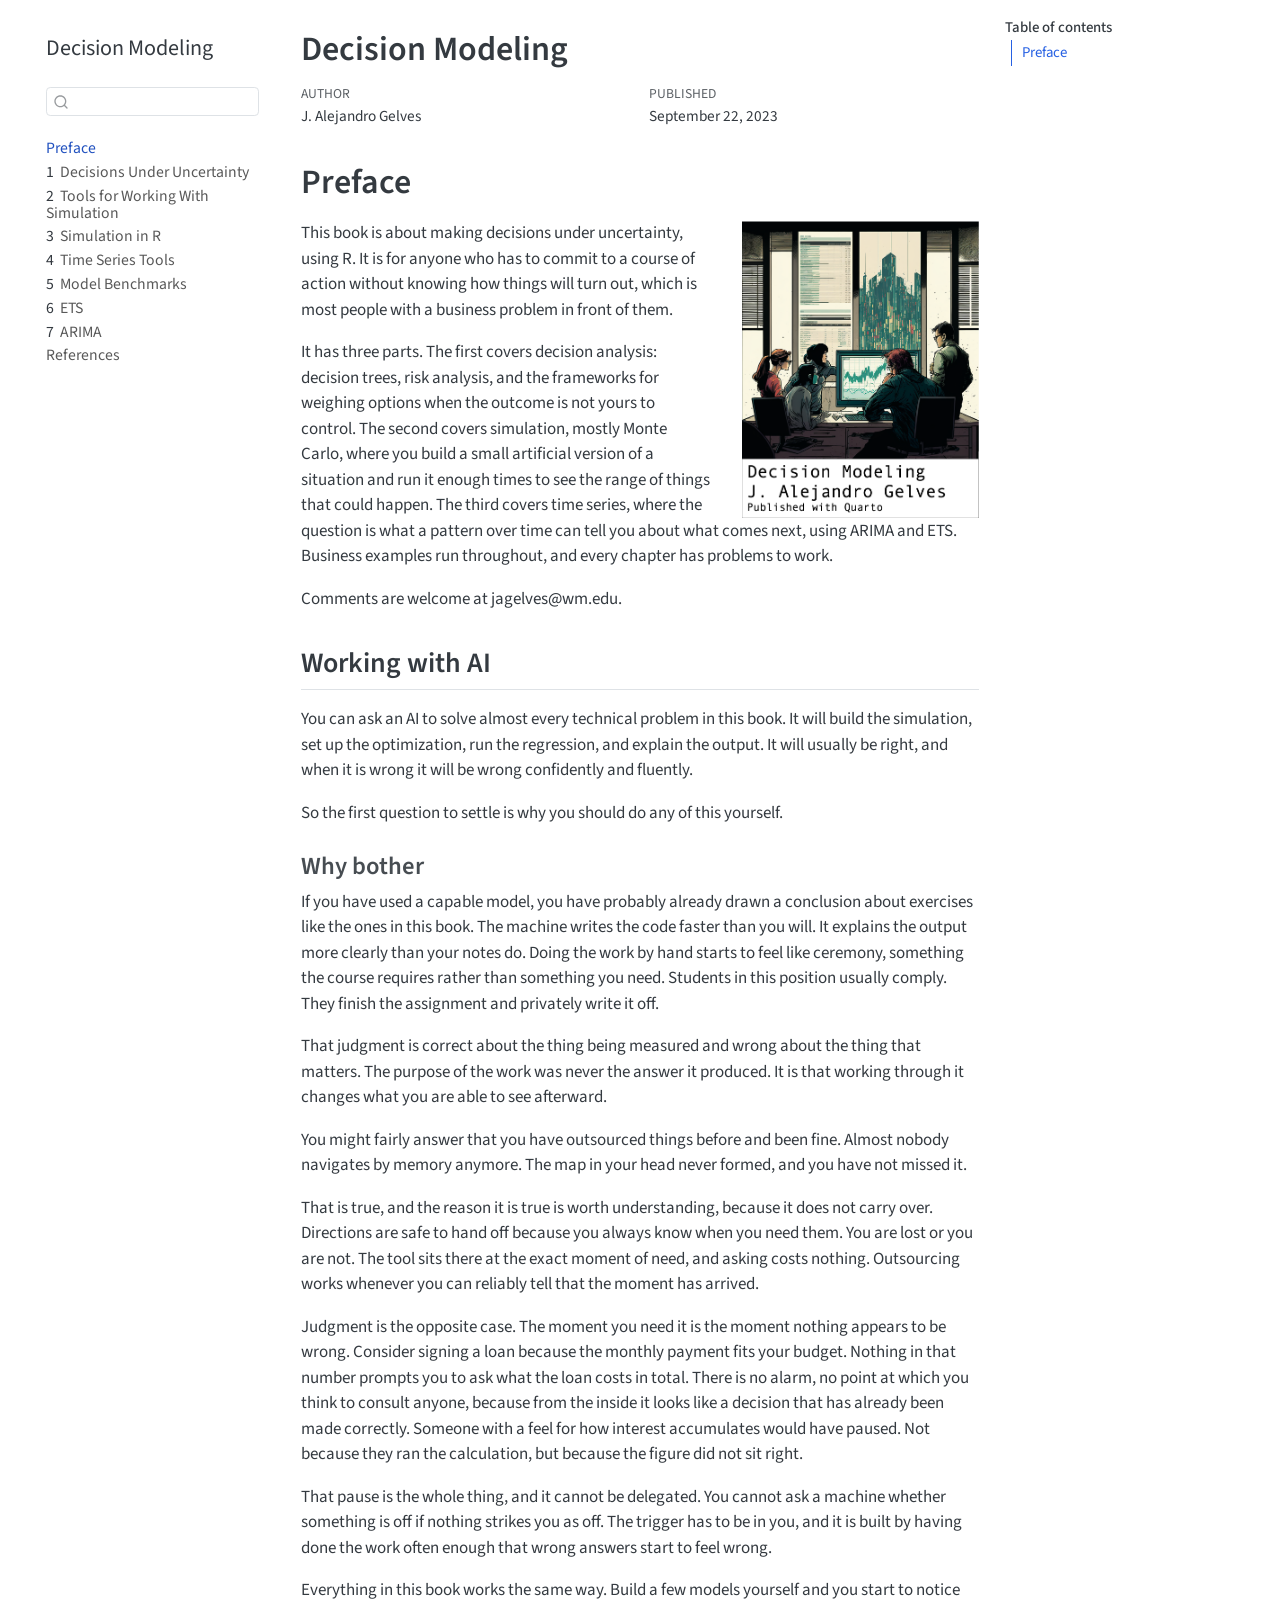
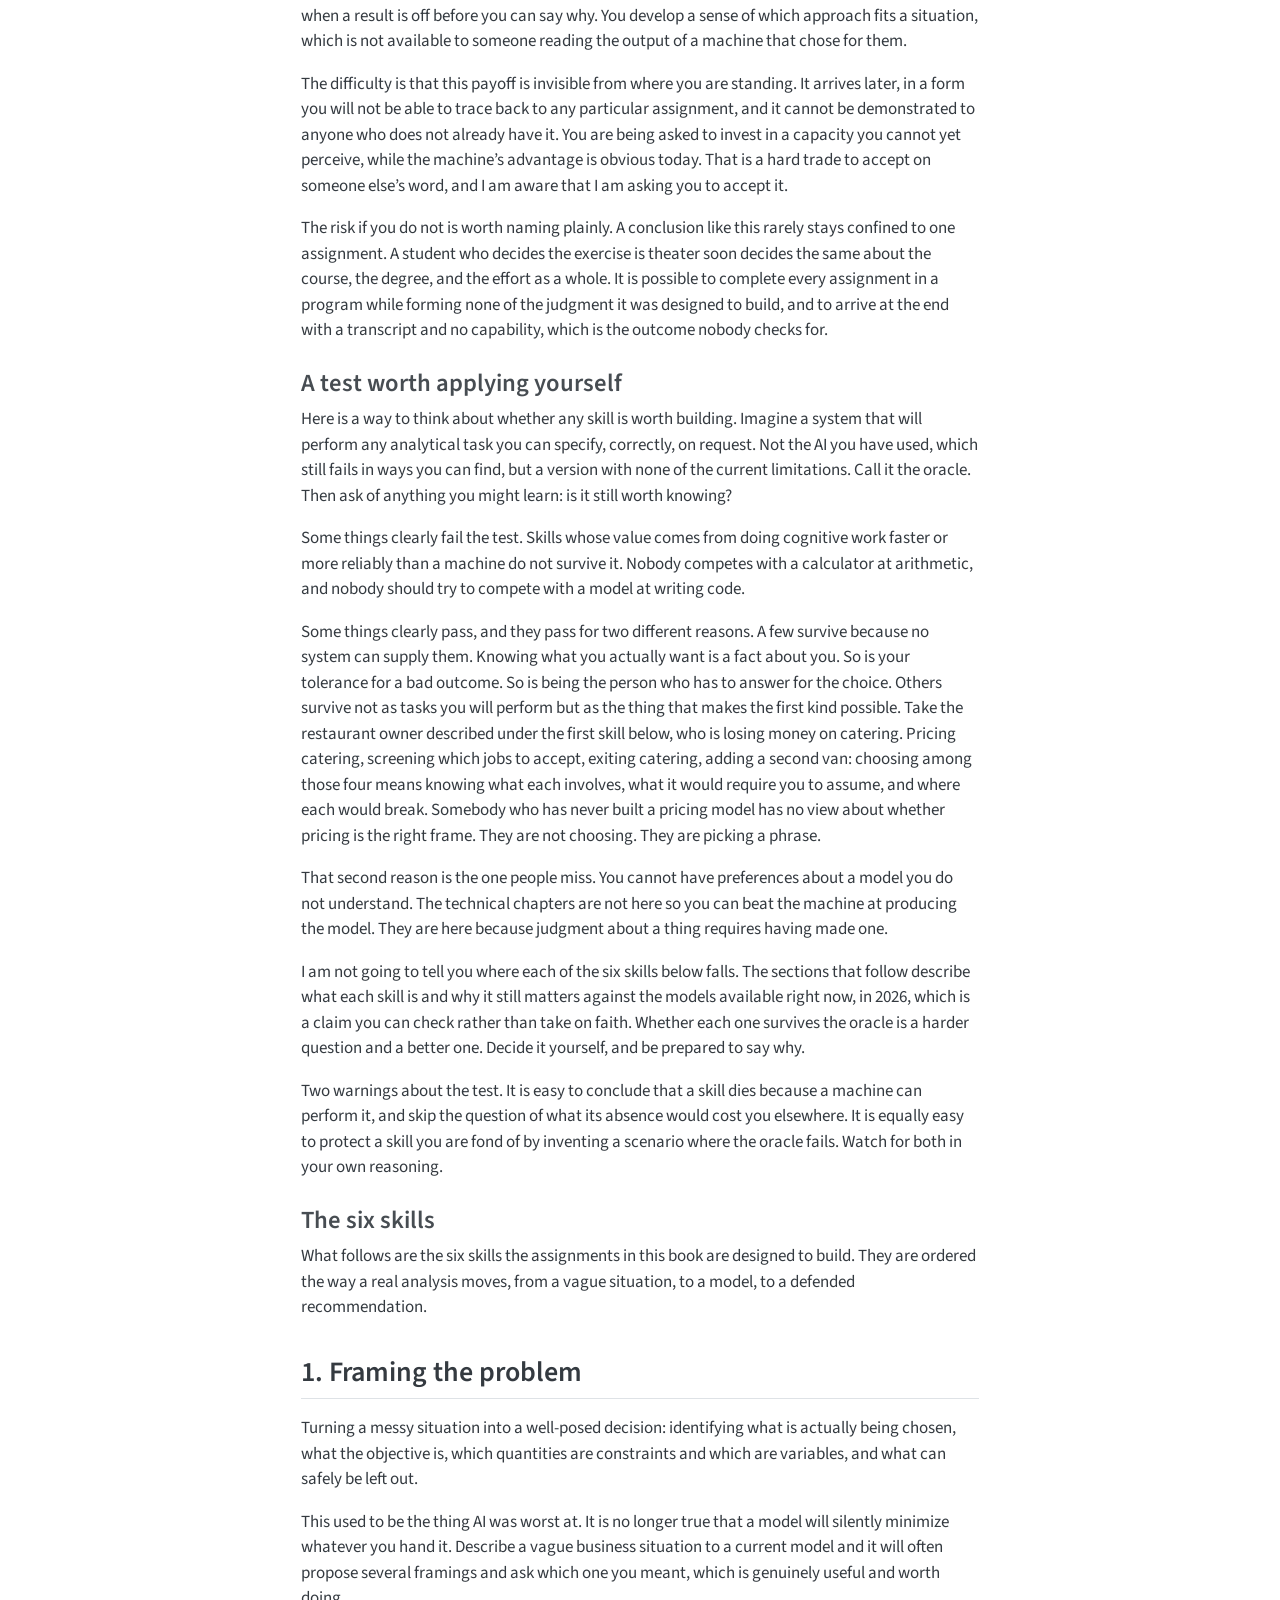
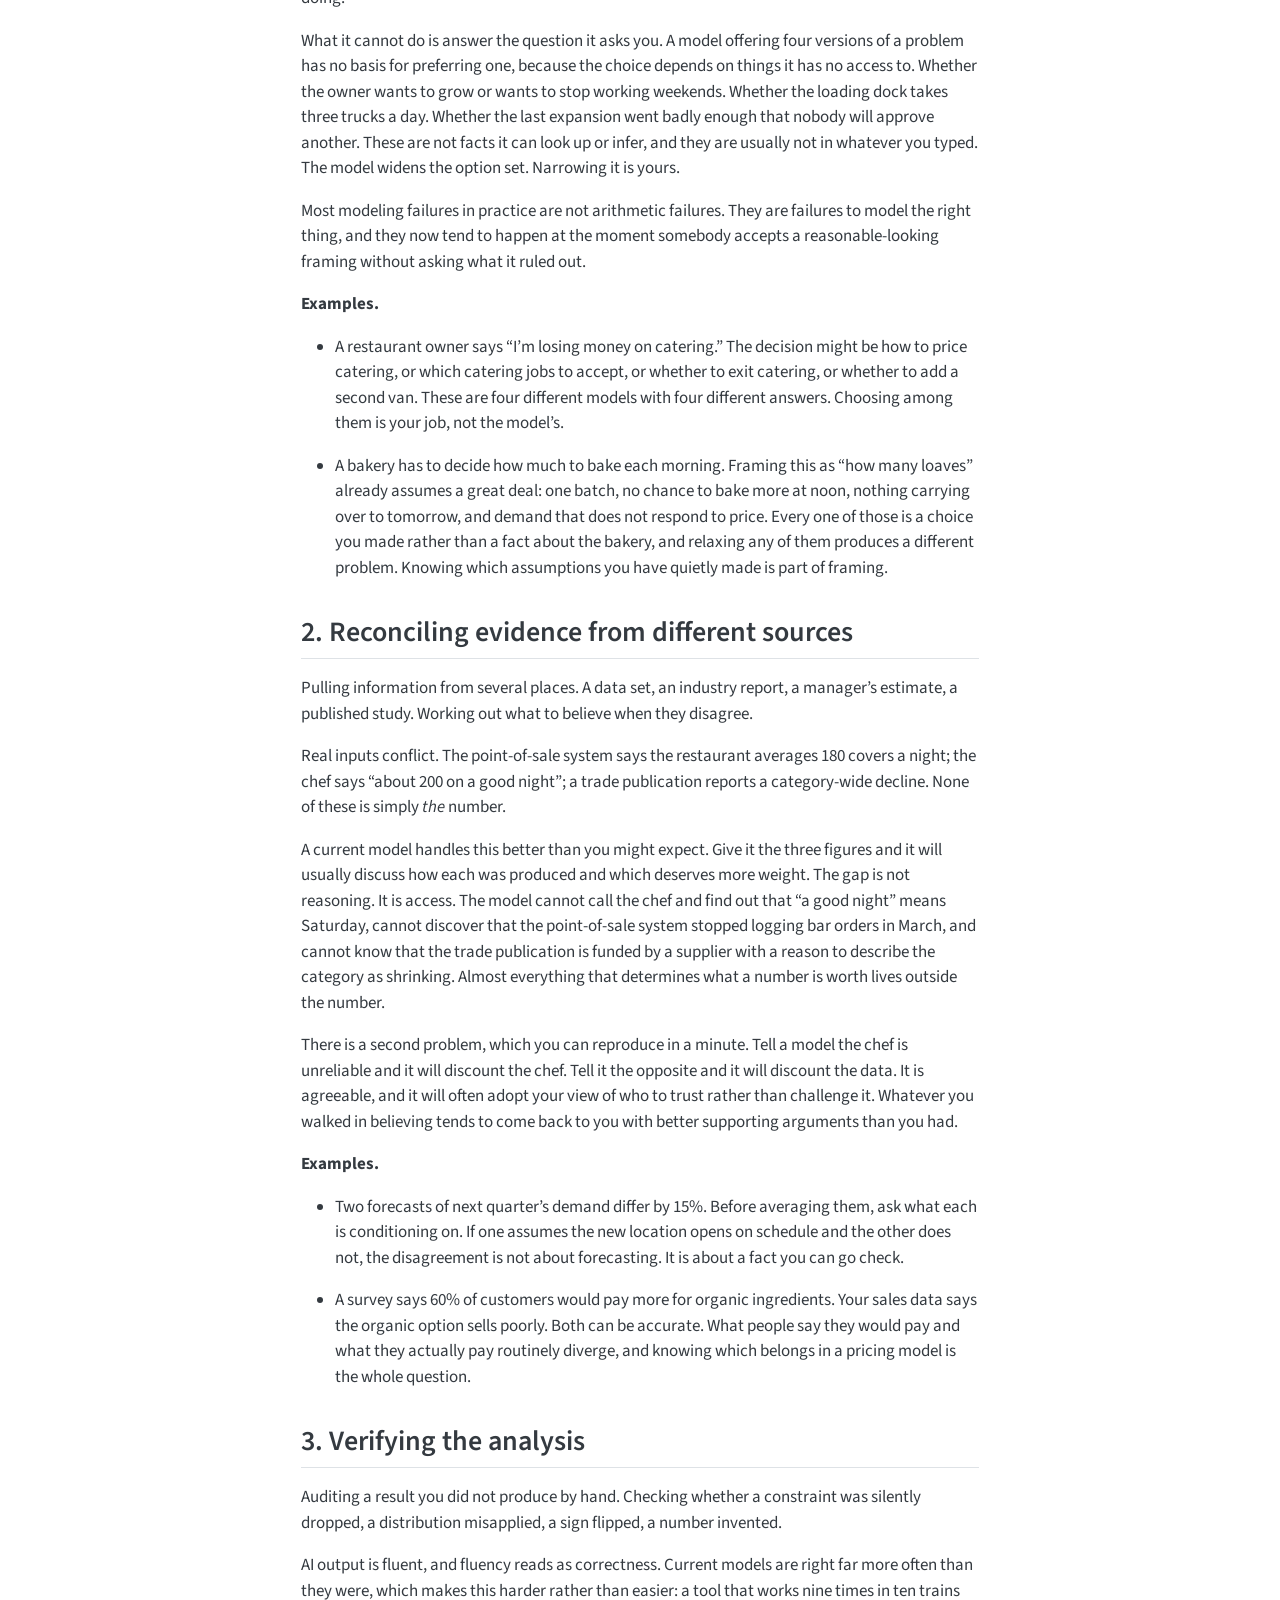
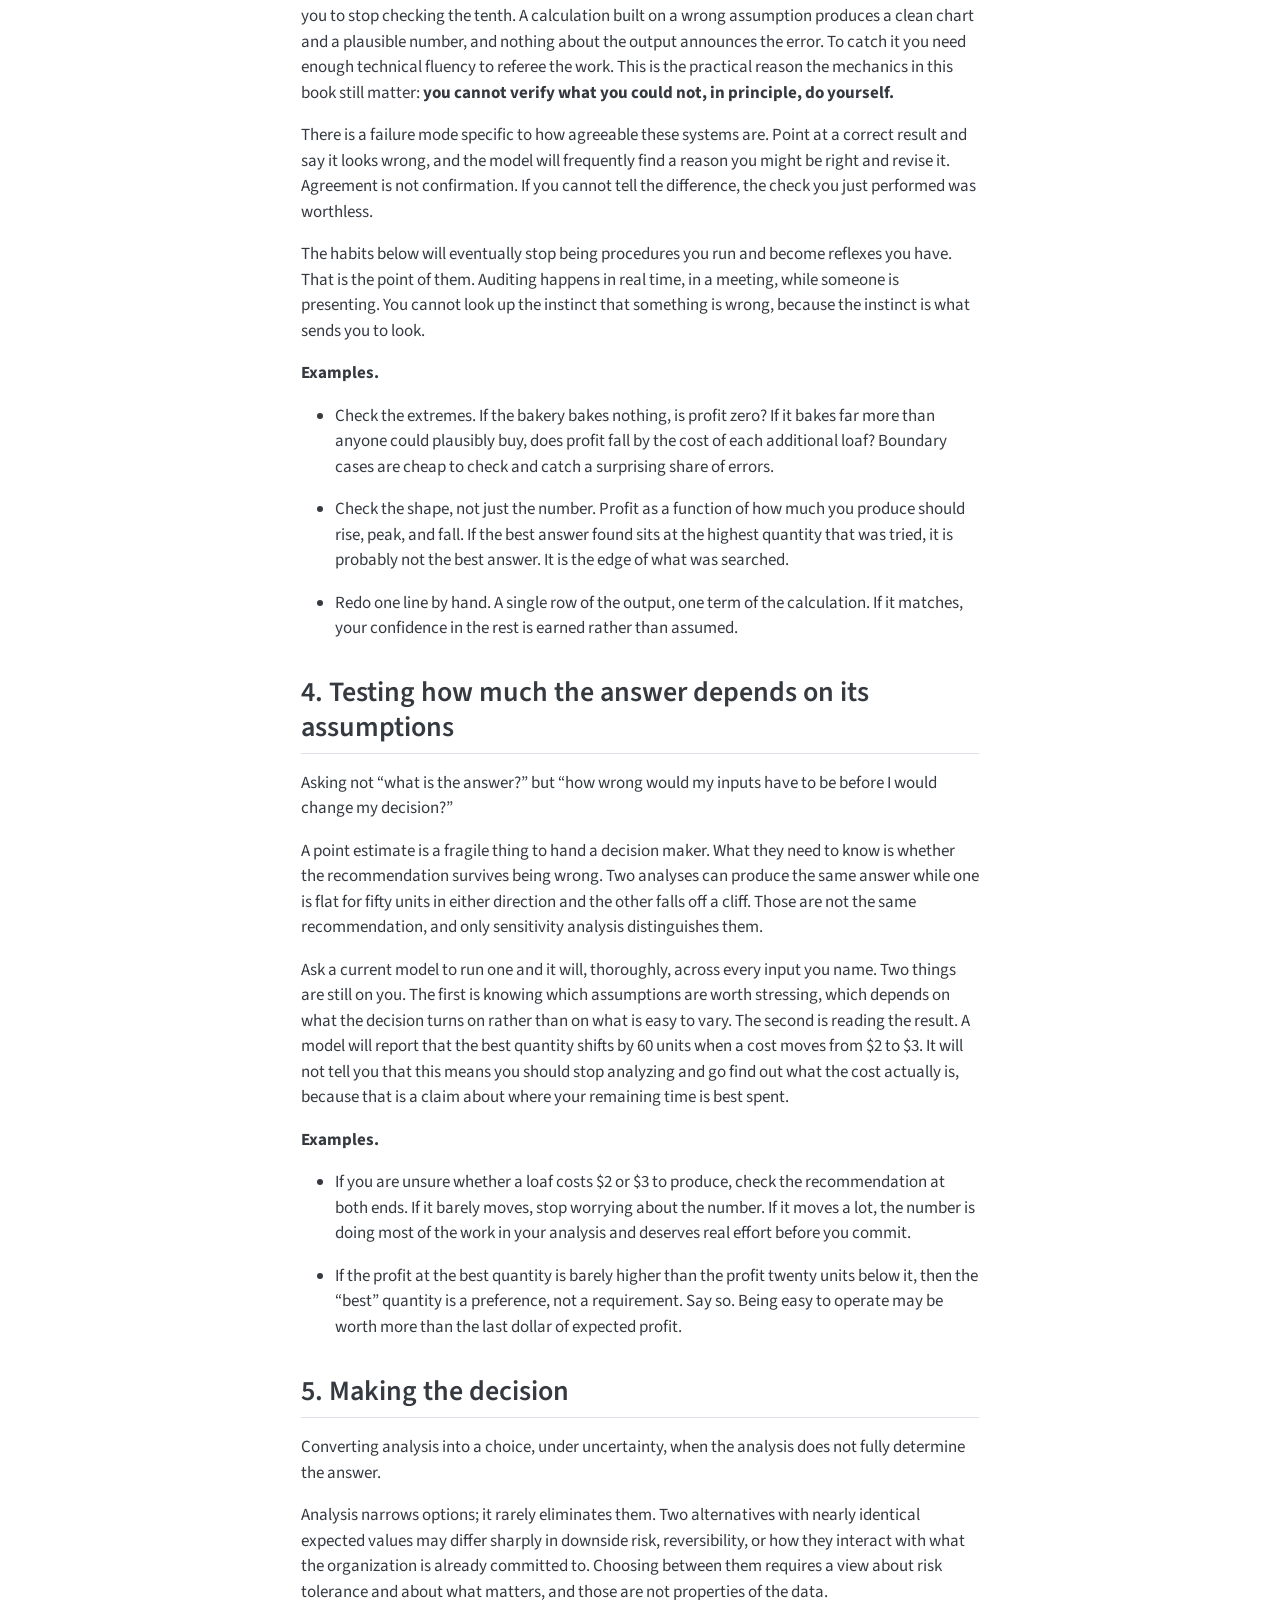
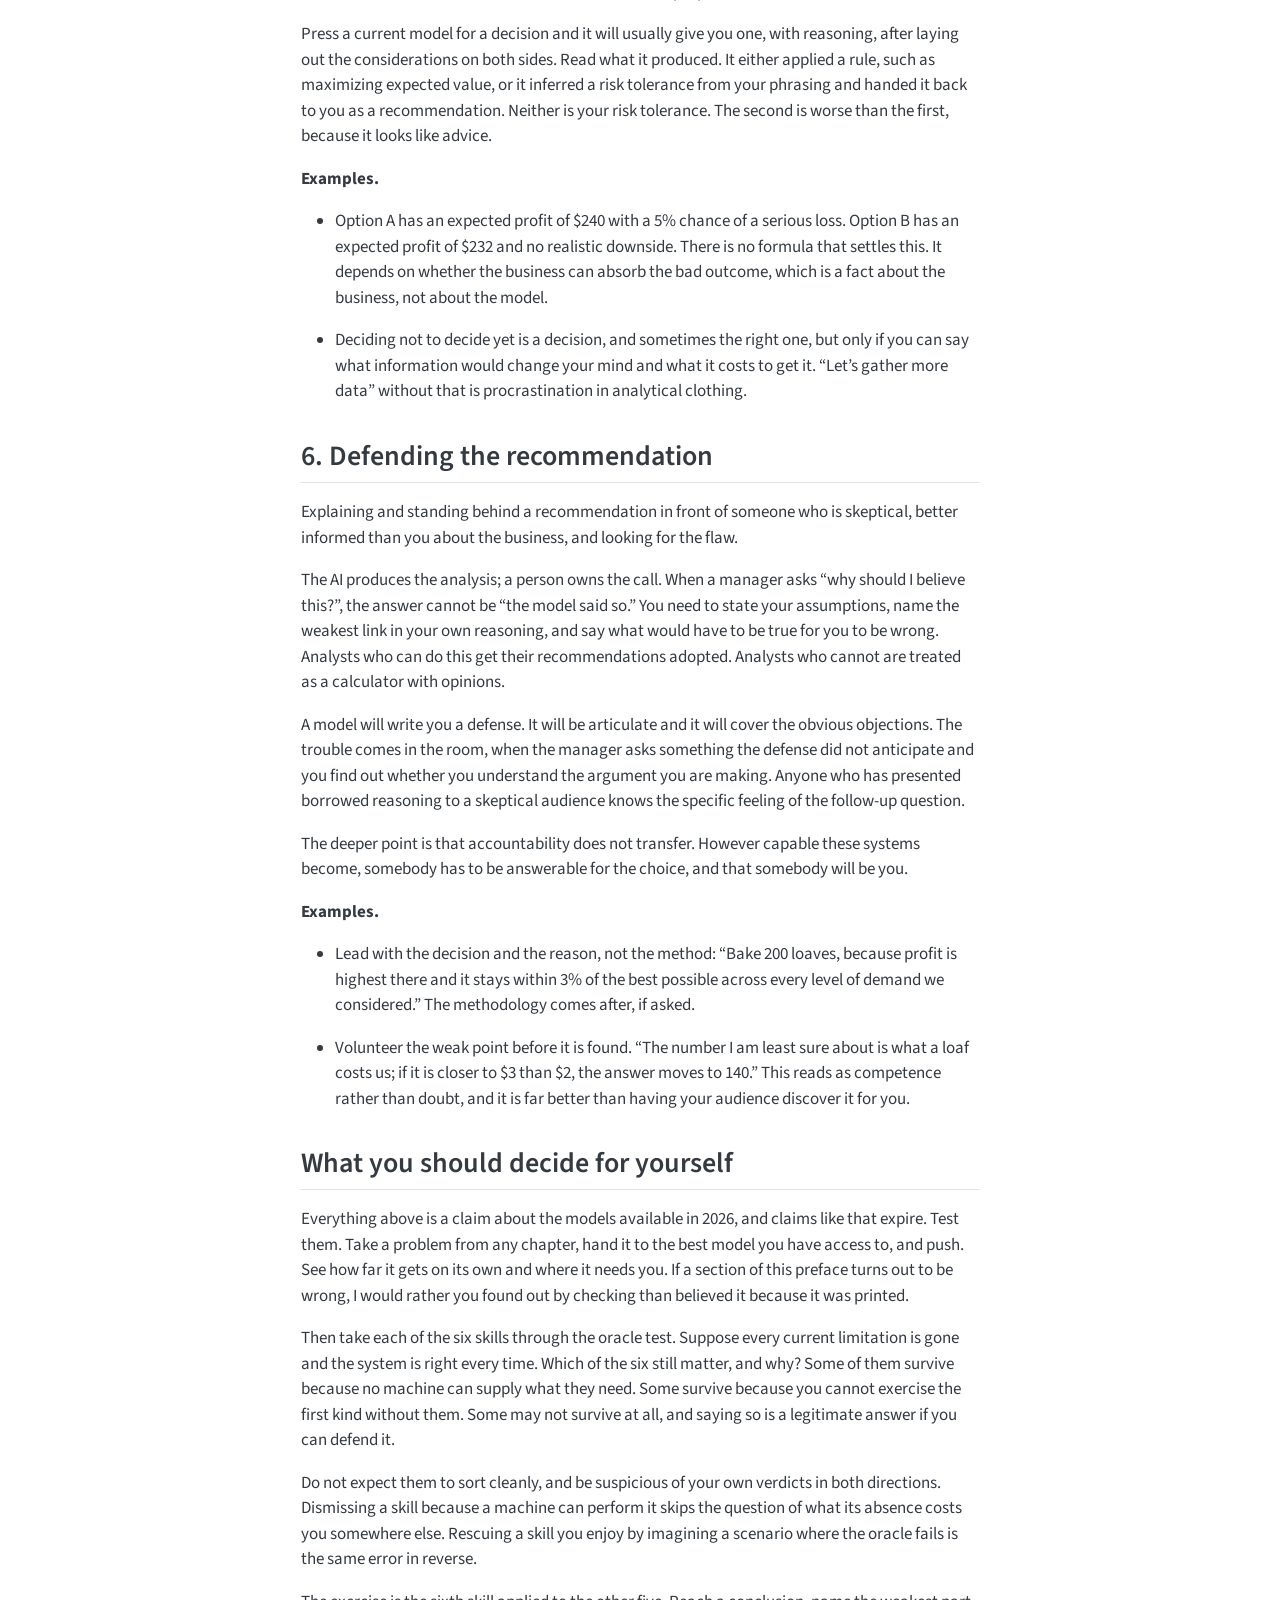
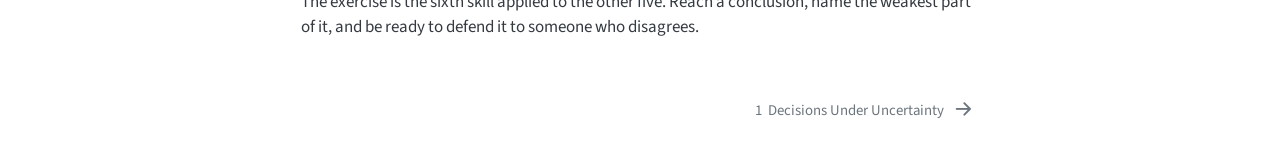
==== commit e03e56cf: "changes" ====
--- a/docs/index.html
+++ b/docs/index.html
@@ -238,7 +238,7 @@
 <h1 class="unnumbered">Preface</h1><p><img src="cover.png" title="Decision Modeling" class="quarto-cover-image img-fluid"></p>
 <p>This book is about making decisions under uncertainty, using R. It is for anyone who has to commit to a course of action without knowing how things will turn out, which is most people with a business problem in front of them.</p>
 <p>It has three parts. The first covers decision analysis: decision trees, risk analysis, and the frameworks for weighing options when the outcome is not yours to control. The second covers simulation, mostly Monte Carlo, where you build a small artificial version of a situation and run it enough times to see the range of things that could happen. The third covers time series, where the question is what a pattern over time can tell you about what comes next, using ARIMA and ETS. Business examples run throughout, and every chapter has problems to work.</p>
-<p>Comments are welcomed at jagelves@wm.edu.</p>
+<p>Comments are welcome at jagelves@wm.edu.</p>
 <section id="sec-working-with-ai" class="level2">
 <h2 class="anchored" data-anchor-id="sec-working-with-ai">Working with AI</h2>
 <p>You can ask an AI to solve almost every technical problem in this book. It will build the simulation, set up the optimization, run the regression, and explain the output. It will usually be right, and when it is wrong it will be wrong confidently and fluently.</p>
@@ -259,7 +259,7 @@
 <h3 class="anchored" data-anchor-id="a-test-worth-applying-yourself">A test worth applying yourself</h3>
 <p>Here is a way to think about whether any skill is worth building. Imagine a system that will perform any analytical task you can specify, correctly, on request. Not the AI you have used, which still fails in ways you can find, but a version with none of the current limitations. Call it the oracle. Then ask of anything you might learn: is it still worth knowing?</p>
 <p>Some things clearly fail the test. Skills whose value comes from doing cognitive work faster or more reliably than a machine do not survive it. Nobody competes with a calculator at arithmetic, and nobody should try to compete with a model at writing code.</p>
-<p>Some things clearly pass, and they pass for two different reasons. A few survive because no system can supply them. Knowing what you actually want is a fact about you. So is your tolerance for a bad outcome. So is being the person who has to answer for the choice. Others survive not as tasks you will perform but as the thing that makes the first kind possible. Go back to the restaurant owner. Pricing catering, screening which jobs to accept, exiting the line, buying a second van: choosing among those four means knowing what each involves, what it would require you to assume, and where each would break. Somebody who has never built a pricing model has no view about whether pricing is the right frame. They are not choosing. They are picking a phrase.</p>
+<p>Some things clearly pass, and they pass for two different reasons. A few survive because no system can supply them. Knowing what you actually want is a fact about you. So is your tolerance for a bad outcome. So is being the person who has to answer for the choice. Others survive not as tasks you will perform but as the thing that makes the first kind possible. Take the restaurant owner described under the first skill below, who is losing money on catering. Pricing catering, screening which jobs to accept, exiting catering, adding a second van: choosing among those four means knowing what each involves, what it would require you to assume, and where each would break. Somebody who has never built a pricing model has no view about whether pricing is the right frame. They are not choosing. They are picking a phrase.</p>
 <p>That second reason is the one people miss. You cannot have preferences about a model you do not understand. The technical chapters are not here so you can beat the machine at producing the model. They are here because judgment about a thing requires having made one.</p>
 <p>I am not going to tell you where each of the six skills below falls. The sections that follow describe what each skill is and why it still matters against the models available right now, in 2026, which is a claim you can check rather than take on faith. Whether each one survives the oracle is a harder question and a better one. Decide it yourself, and be prepared to say why.</p>
 <p>Two warnings about the test. It is easy to conclude that a skill dies because a machine can perform it, and skip the question of what its absence would cost you elsewhere. It is equally easy to protect a skill you are fond of by inventing a scenario where the oracle fails. Watch for both in your own reasoning.</p>
@@ -277,7 +277,7 @@
 <p>Most modeling failures in practice are not arithmetic failures. They are failures to model the right thing, and they now tend to happen at the moment somebody accepts a reasonable-looking framing without asking what it ruled out.</p>
 <p><strong>Examples.</strong></p>
 <ul>
-<li><p>A restaurant owner says “I’m losing money on catering.” The decision might be how to price catering, or which catering jobs to accept, or whether to exit catering, or whether to hire a second van. These are four different models with four different answers. Choosing among them is your job, not the model’s.</p></li>
+<li><p>A restaurant owner says “I’m losing money on catering.” The decision might be how to price catering, or which catering jobs to accept, or whether to exit catering, or whether to add a second van. These are four different models with four different answers. Choosing among them is your job, not the model’s.</p></li>
 <li><p>A bakery has to decide how much to bake each morning. Framing this as “how many loaves” already assumes a great deal: one batch, no chance to bake more at noon, nothing carrying over to tomorrow, and demand that does not respond to price. Every one of those is a choice you made rather than a fact about the bakery, and relaxing any of them produces a different problem. Knowing which assumptions you have quietly made is part of framing.</p></li>
 </ul>
 </section>
@@ -342,7 +342,7 @@
 </section>
 <section id="what-you-should-decide-for-yourself" class="level2">
 <h2 class="anchored" data-anchor-id="what-you-should-decide-for-yourself">What you should decide for yourself</h2>
-<p>Everything above is a claim about the models available in 2026, and claims like that expire. Test them. Take a problem from any chapter, hand it to the best model you have access to, and push. See how far it gets on its own and where it needs you. If a section of this chapter turns out to be wrong, I would rather you found out by checking than believed it because it was printed.</p>
+<p>Everything above is a claim about the models available in 2026, and claims like that expire. Test them. Take a problem from any chapter, hand it to the best model you have access to, and push. See how far it gets on its own and where it needs you. If a section of this preface turns out to be wrong, I would rather you found out by checking than believed it because it was printed.</p>
 <p>Then take each of the six skills through the oracle test. Suppose every current limitation is gone and the system is right every time. Which of the six still matter, and why? Some of them survive because no machine can supply what they need. Some survive because you cannot exercise the first kind without them. Some may not survive at all, and saying so is a legitimate answer if you can defend it.</p>
 <p>Do not expect them to sort cleanly, and be suspicious of your own verdicts in both directions. Dismissing a skill because a machine can perform it skips the question of what its absence costs you somewhere else. Rescuing a skill you enjoy by imagining a scenario where the oracle fails is the same error in reverse.</p>
 <p>The exercise is the sixth skill applied to the other five. Reach a conclusion, name the weakest part of it, and be ready to defend it to someone who disagrees.</p>
